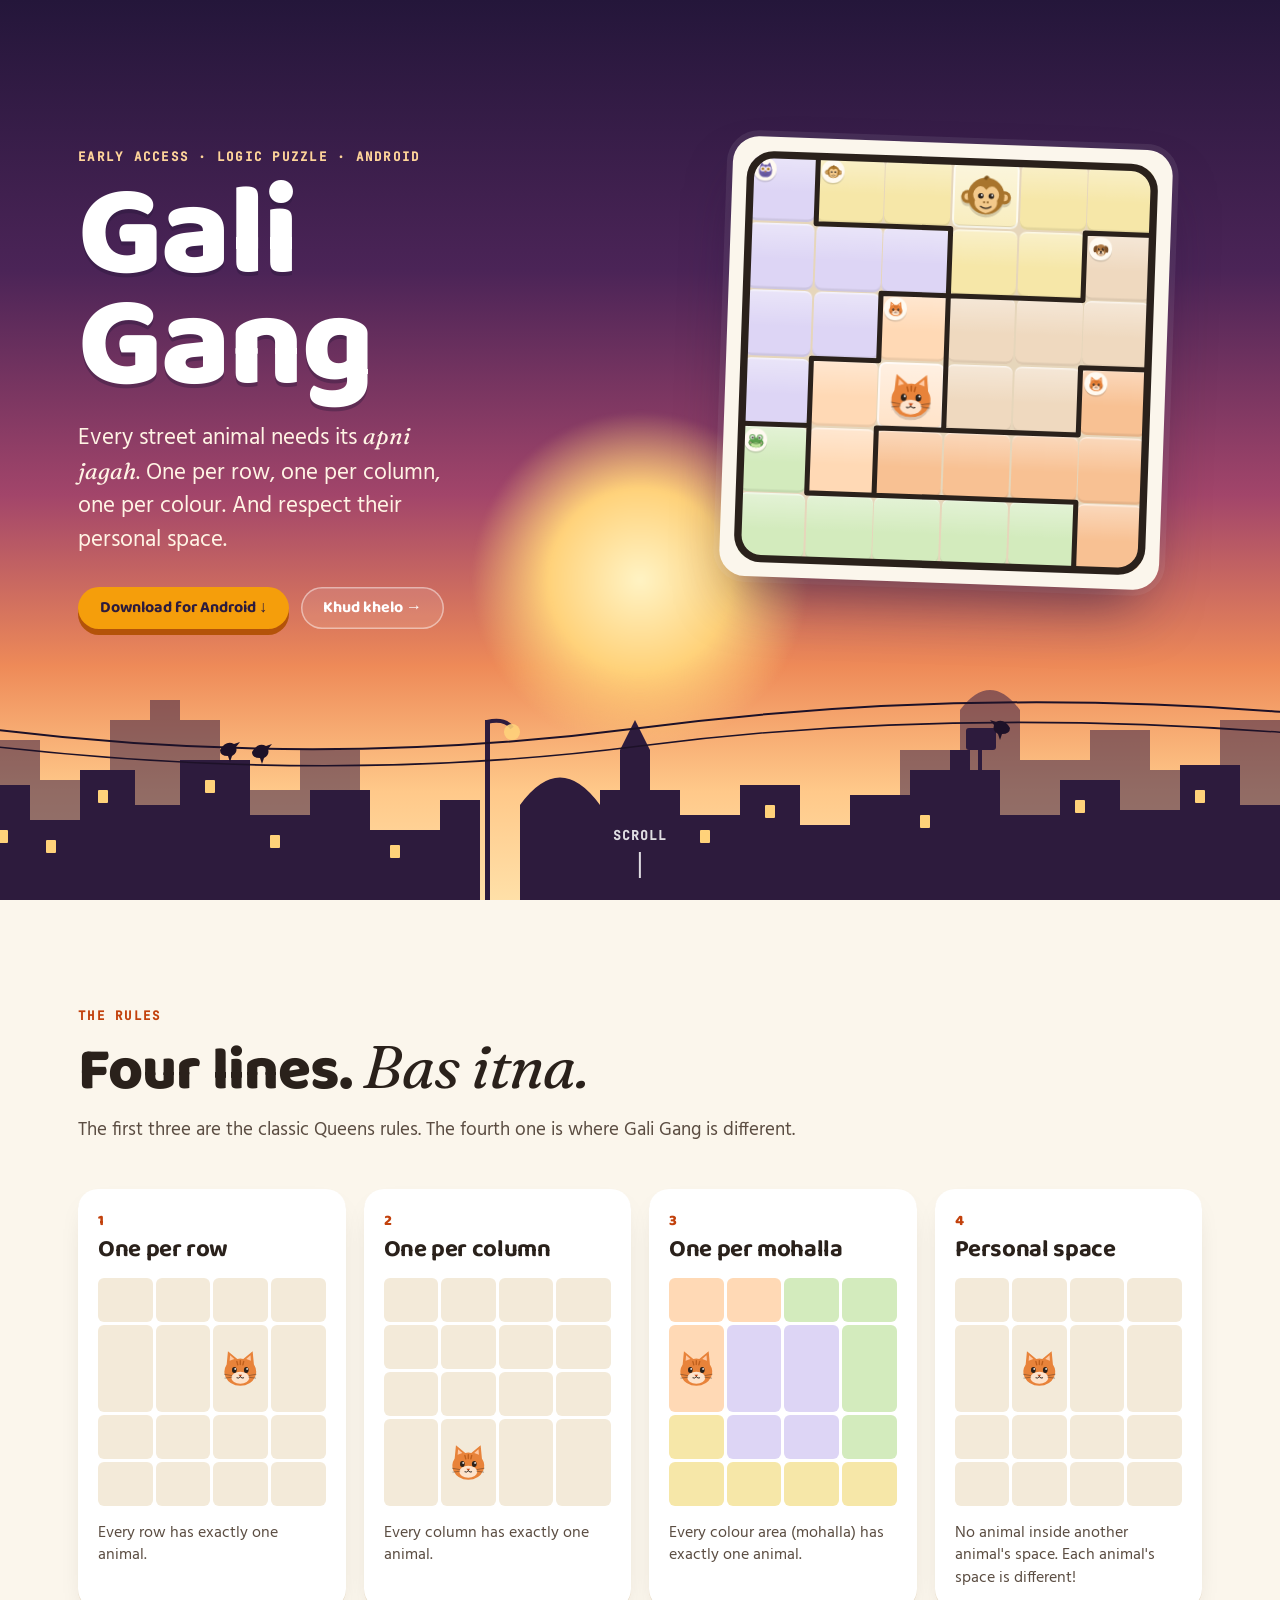
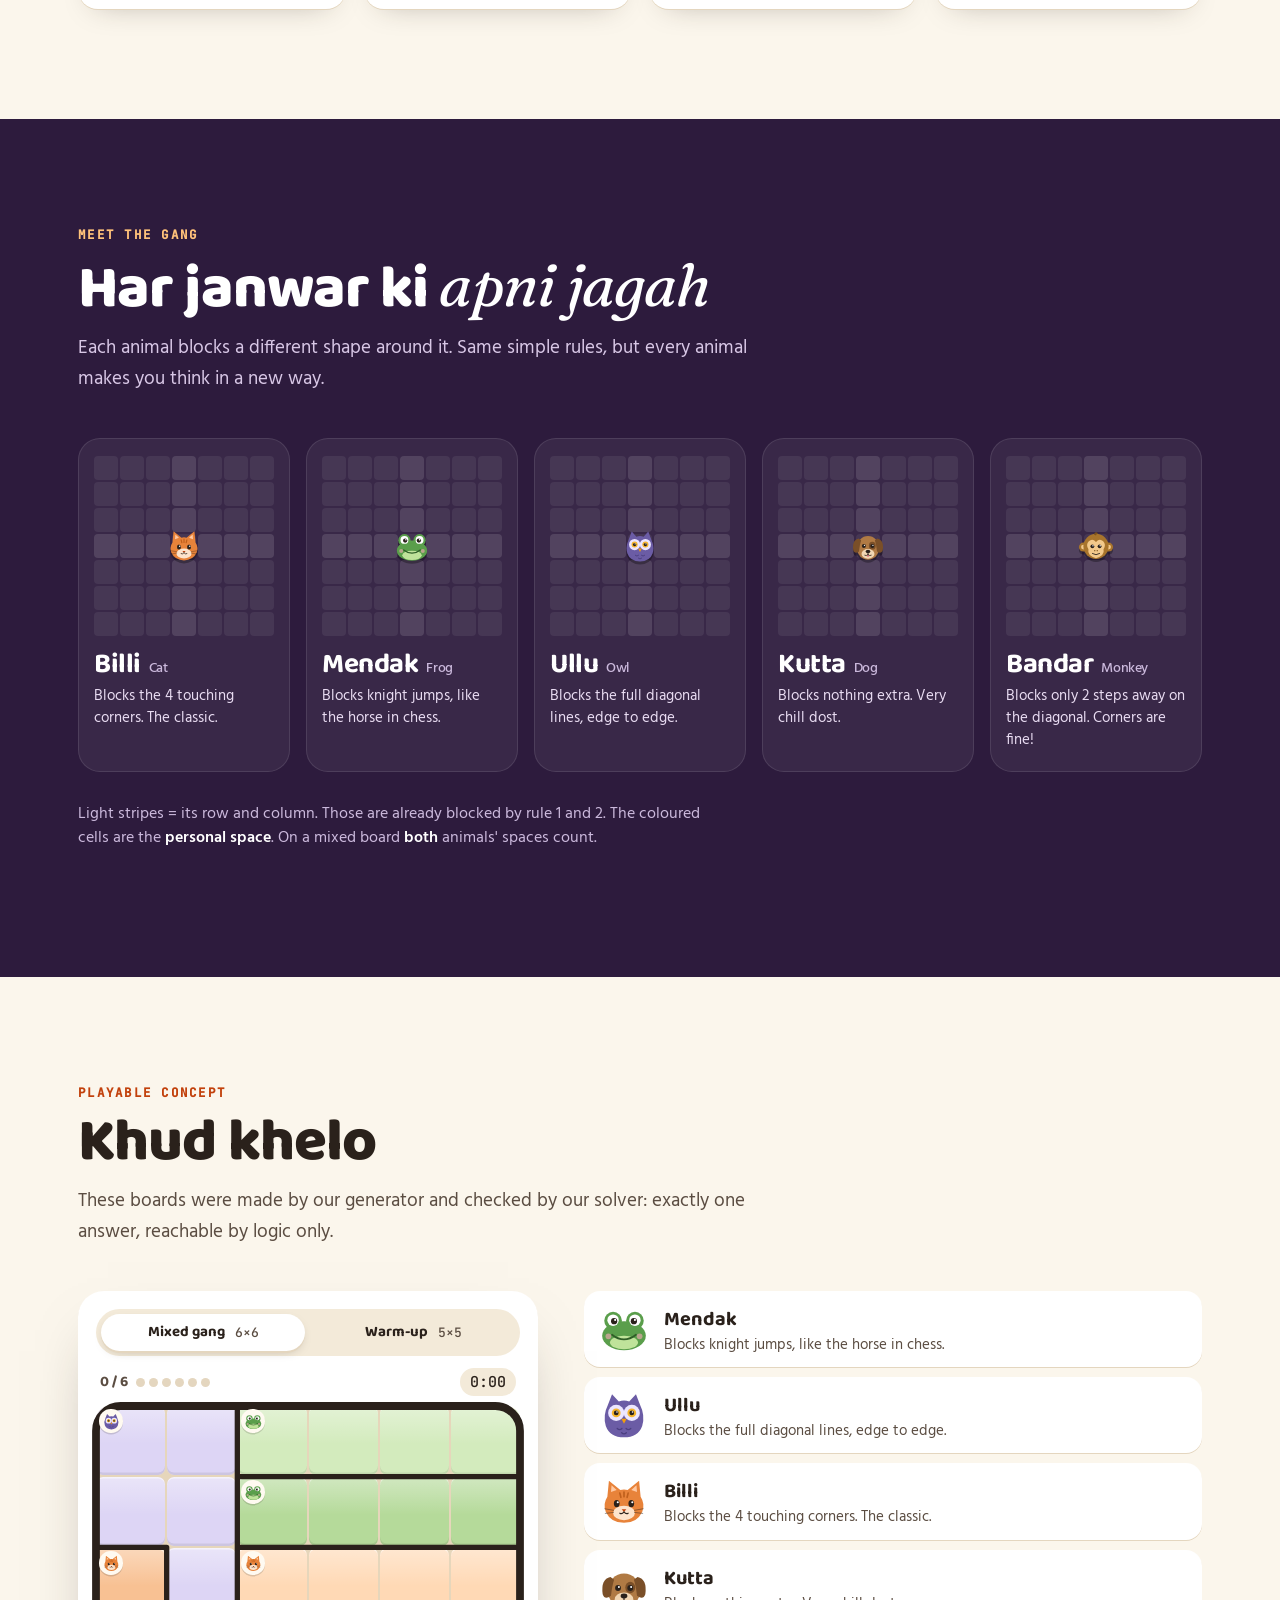
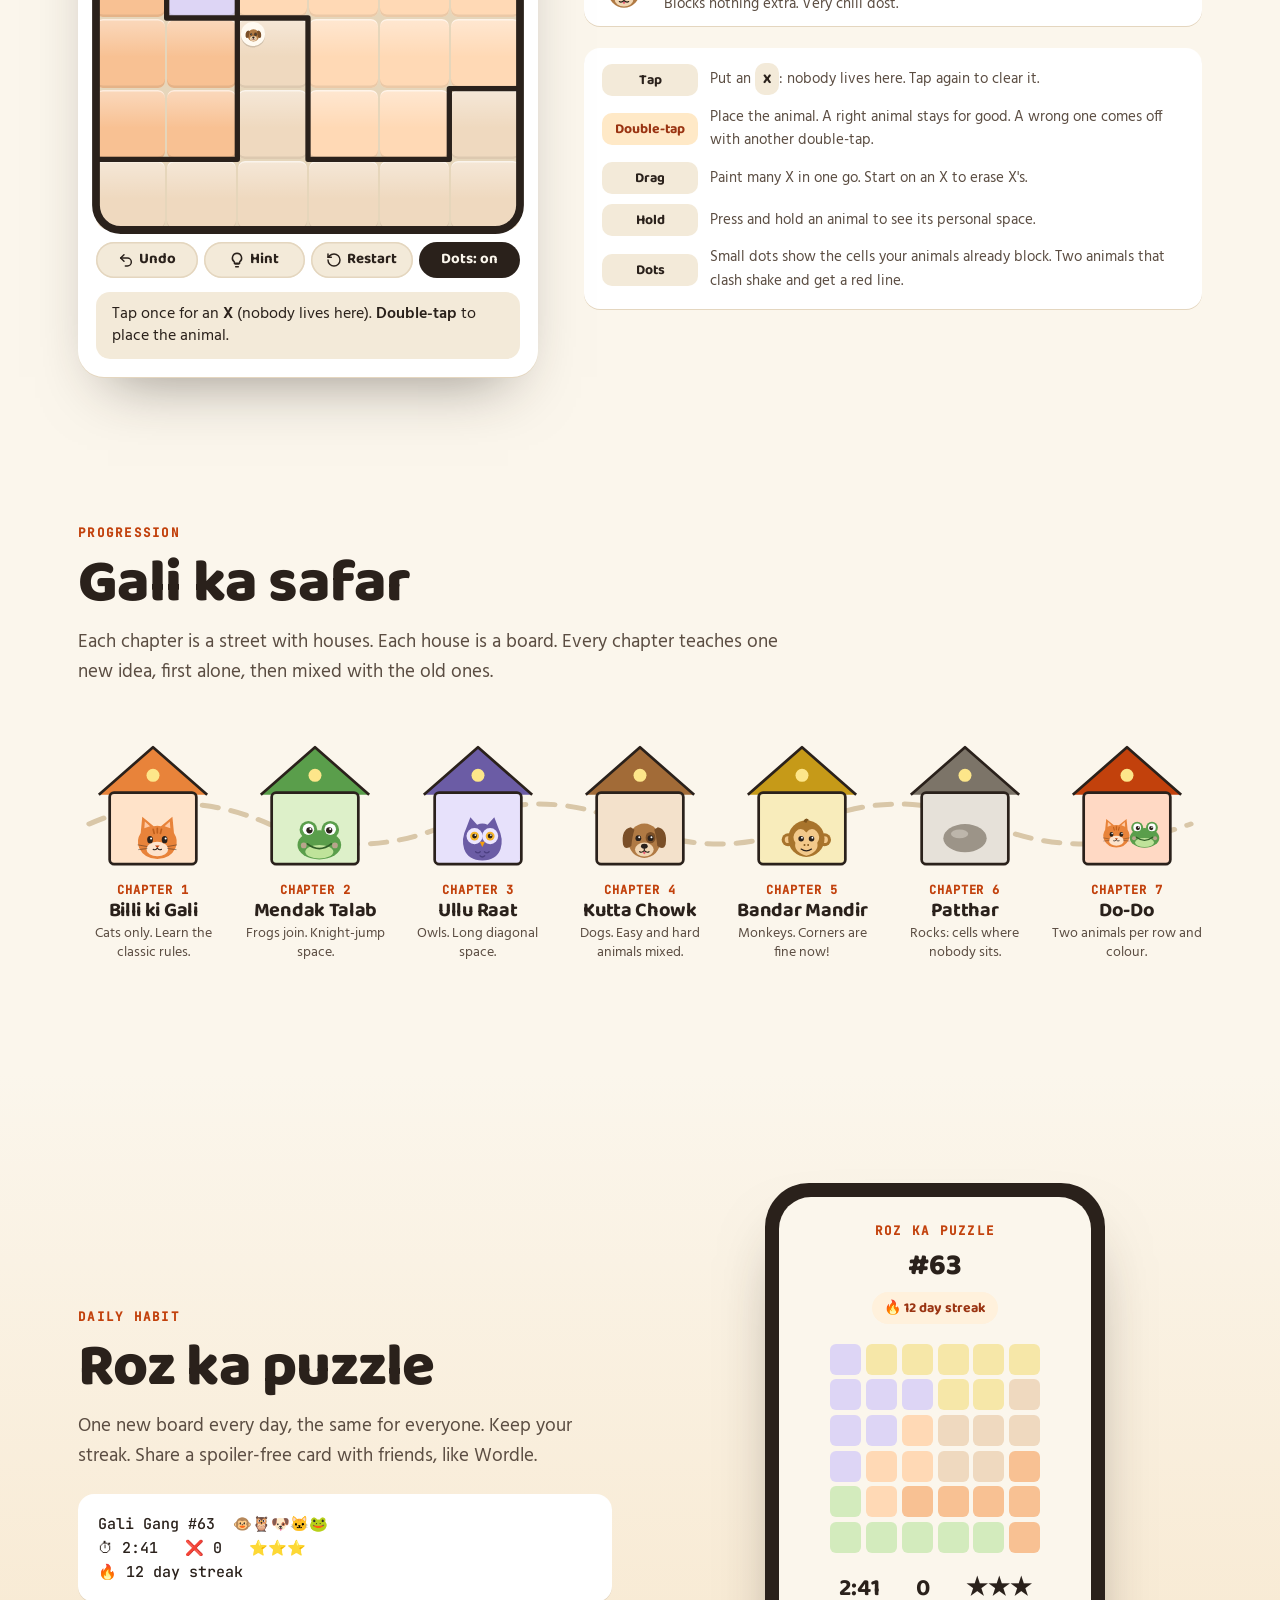
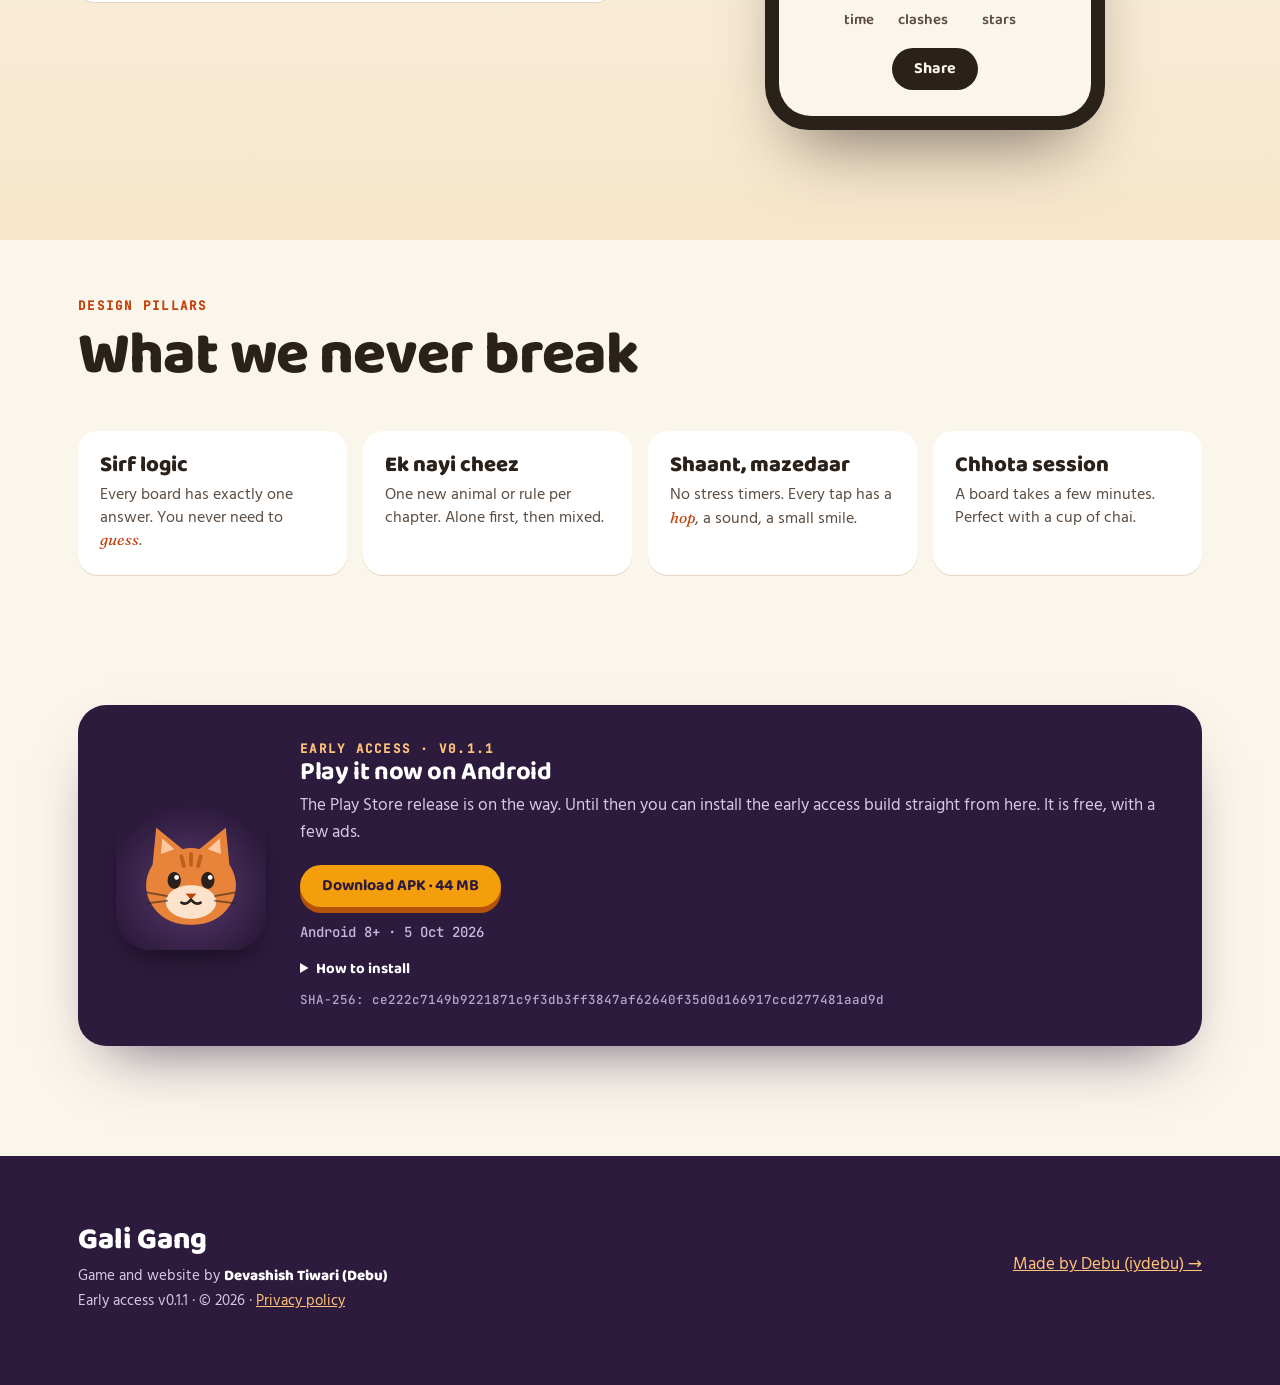
==== index.html @ e857f0fd "Early access 0.1.1: right animals stay, new win card (VT line hidden until scanned)" ====
<!doctype html>
<!-- (c) 2026 Devashish Tiwari (iydebu). All rights reserved. https://iydebu.com -->
<html lang="en">
<head>
<meta charset="utf-8">
<meta name="viewport" content="width=device-width,initial-scale=1,viewport-fit=cover">
<title>Gali Gang - a street animal logic puzzle (early access, Android)</title>
<link rel="canonical" href="https://galigang.iydebu.com/">
<link rel="icon" href="favicon.svg" type="image/svg+xml">
<meta name="theme-color" content="#2d1b3d">
<meta name="author" content="Devashish Tiwari (iydebu)">
<meta property="og:type" content="website">
<meta property="og:site_name" content="Gali Gang">
<meta property="og:title" content="Gali Gang - a street animal logic puzzle">
<meta property="og:description" content="Gali Gang: a calm logic puzzle on an Indian street. One animal per row, column and colour, and every animal needs its personal space. Early access: download it free for Android.">
<meta property="og:url" content="https://galigang.iydebu.com/">
<meta property="og:image" content="https://galigang.iydebu.com/og.png">
<meta property="og:image:width" content="1200"><meta property="og:image:height" content="630">
<meta name="twitter:card" content="summary_large_image">
<meta name="twitter:image" content="https://galigang.iydebu.com/og.png">
<meta name="description" content="Gali Gang: a calm logic puzzle on an Indian street. One animal per row, column and colour, and every animal needs its personal space. Early access: download it free for Android.">
<link rel="stylesheet" href="fonts/fonts.css">
<style>
:root{
  --paper:#fbf6ec; --paper-2:#f3ead9; --ink:#2a211b; --ink-2:#5b4d42; --line:#e4d6bf;
  --sindoor:#c2410c; --genda:#f59e0b; --dusk:#2d1b3d; --plum:#5b2a5e;
  --ease-out:cubic-bezier(.22,1,.36,1); --ease-spring:cubic-bezier(.34,1.56,.64,1);
}
*{box-sizing:border-box}
html{scroll-behavior:smooth}
body{margin:0;background:var(--paper);color:var(--ink);font:17px/1.6 "Hind",system-ui,sans-serif;-webkit-font-smoothing:antialiased;overflow-x:hidden}
h1,h2,h3{font-family:"Baloo 2",sans-serif;margin:0;line-height:1.05;letter-spacing:-.015em}
.wrap{max-width:1180px;margin:0 auto;padding:0 28px}
.kicker{font:600 12.5px/1 "JetBrains Mono",monospace;letter-spacing:.1em;text-transform:uppercase;color:var(--sindoor)}
.hi{font-family:"Fraunces",serif;font-style:italic;font-weight:400}
.btn{display:inline-flex;align-items:center;gap:8px;padding:13px 22px;border-radius:999px;font:700 16px/1 "Baloo 2",sans-serif;
  text-decoration:none;border:0;cursor:pointer;transition:transform .25s var(--ease-spring),background .2s,box-shadow .2s}
.btn:active{transform:scale(.96)}
.btn-main{background:var(--genda);color:var(--dusk);box-shadow:0 6px 0 #b45309}
.btn-main:hover{transform:translateY(-2px)}
.btn-ghost{background:rgba(255,255,255,.1);color:#fff;box-shadow:inset 0 0 0 1.5px rgba(255,255,255,.45)}
.btn-ghost:hover{background:rgba(255,255,255,.18)}
.btn-ink{background:var(--ink);color:var(--paper)}
.btn-soft{background:var(--paper-2);color:var(--ink);box-shadow:inset 0 0 0 1.5px var(--line)}
.btn-soft:hover{background:#ece0c9}
.btn-soft[aria-pressed="true"]{background:var(--ink);color:var(--paper);box-shadow:none}

/* ---------------- hero ---------------- */
.hero{position:relative;min-height:100svh;color:#fff;overflow:hidden;
  background:linear-gradient(180deg,#24163a 0%,#4b2457 30%,#a2456a 55%,#ee8a58 74%,#ffc98a 88%,#ffe0a8 100%)}
.sun{position:absolute;left:50%;bottom:150px;width:340px;height:340px;margin-left:-170px;border-radius:50%;
  background:radial-gradient(circle,#fff3c4 0%,#ffd27a 38%,rgba(255,170,90,.0) 70%);filter:blur(2px);animation:sunpulse 6s ease-in-out infinite}
@keyframes sunpulse{50%{transform:scale(1.06);opacity:.9}}
.stars i{position:absolute;width:2px;height:2px;border-radius:50%;background:#fff;opacity:.0;animation:twinkle 4s ease-in-out infinite}
@keyframes twinkle{50%{opacity:.8}}
.skyline{position:absolute;left:0;right:0;bottom:0;width:100%;height:300px;display:block}
.skyline .win{animation:flick 7s steps(1) infinite}
@keyframes flick{0%,100%{opacity:1}37%{opacity:.35}41%{opacity:1}}
.crow{transform-box:fill-box;transform-origin:50% 100%;animation:bob 2.6s ease-in-out infinite}
@keyframes bob{50%{transform:translateY(-2px) rotate(-4deg)}}
.hero-in{position:relative;z-index:2;display:grid;grid-template-columns:1.05fr .95fr;gap:48px;align-items:center;min-height:100svh;padding-top:40px;padding-bottom:160px}
.hero h1{font-weight:800;font-size:clamp(64px,10vw,132px);line-height:.86;margin:18px 0 18px;text-shadow:0 4px 0 rgba(36,22,58,.35)}
.hero h1 span{display:inline-block;opacity:0;transform:translateY(40px) rotate(-6deg);animation:letter .9s var(--ease-spring) forwards}
@keyframes letter{to{opacity:1;transform:none}}
.hero .kicker{color:#ffd59a}
.hero p.lead{font-size:clamp(19px,2vw,23px);line-height:1.45;max-width:30ch;color:#fff3e4;margin:0 0 30px;opacity:0;animation:fadeup .9s .9s var(--ease-out) forwards}
.hero .ctas{display:flex;gap:12px;flex-wrap:wrap;opacity:0;animation:fadeup .9s 1.1s var(--ease-out) forwards}
@keyframes fadeup{from{opacity:0;transform:translateY(16px)}to{opacity:1;transform:none}}
.hero-board-wrap{position:relative;justify-self:center;width:min(440px,86vw)}
.hero-board-wrap .card{background:var(--paper);border-radius:26px;padding:18px;box-shadow:0 30px 60px -20px rgba(36,22,58,.65),0 0 0 6px rgba(255,255,255,.08);
  transform:rotate(2deg);animation:float 7s ease-in-out infinite}
@keyframes float{50%{transform:rotate(1deg) translateY(-8px)}}
.hero-caption{margin-top:16px;text-align:center;font:600 15px/1.3 "Baloo 2",sans-serif;color:var(--dusk);min-height:1.3em;transition:opacity .3s}
.scroll-hint{position:absolute;left:50%;bottom:22px;z-index:3;transform:translateX(-50%);color:#fff;font:600 13px "JetBrains Mono",monospace;letter-spacing:.08em;opacity:.85;text-decoration:none}
.scroll-hint::after{content:"";display:block;width:2px;height:26px;margin:8px auto 0;background:#fff;animation:drip 1.8s ease-in-out infinite;transform-origin:top}
@keyframes drip{0%{transform:scaleY(0)}50%{transform:scaleY(1)}100%{transform:scaleY(1);opacity:0}}

/* ---------------- board ---------------- */
.board{position:relative;width:100%;aspect-ratio:1;touch-action:none;user-select:none;-webkit-user-select:none}
.grid{position:absolute;inset:0;display:grid;grid-template-columns:repeat(var(--n),1fr);grid-template-rows:repeat(var(--n),1fr);gap:2px;
  border-radius:14px;overflow:hidden;background:#e6d6bb}
.cell{position:relative;border-radius:7px;display:grid;place-items:center;cursor:pointer;transition:filter .2s,background .25s;
  background:linear-gradient(180deg,rgba(255,255,255,.38),rgba(255,255,255,0) 55%),var(--tint);
  box-shadow:inset 0 1.5px 0 rgba(255,255,255,.55),inset 0 -2.5px 0 rgba(42,33,27,.09)}
.board.play .cell:hover{filter:brightness(1.05) saturate(1.1)}
.cell .badge{position:absolute;left:5%;top:5%;width:34%;aspect-ratio:1;border-radius:50%;background:#fffaf1;display:grid;place-items:center;
  box-shadow:0 1.5px 0 rgba(42,33,27,.16);pointer-events:none;transition:opacity .4s,transform .4s var(--ease-spring);z-index:1}
.cell .badge svg{width:80%;height:80%}
.cell.has .badge{opacity:0}
.cell.x .badge{opacity:.55}
.cell.areadone .badge{opacity:.38}
.cell .pc{width:80%;height:80%;pointer-events:none;filter:drop-shadow(0 3px 0 rgba(42,33,27,.18));will-change:transform;position:relative;z-index:2}
.cell.has{background:linear-gradient(180deg,rgba(255,255,255,.62),rgba(255,255,255,.25)),var(--tint);box-shadow:inset 0 0 0 2px rgba(255,255,255,.7),inset 0 -3px 0 rgba(42,33,27,.12)}
.cell.x{background:linear-gradient(180deg,rgba(42,33,27,.0),rgba(42,33,27,.05)),var(--tint)}
.cell.clash,.cell.has.clash{background:color-mix(in srgb,var(--tint) 62%,#fb7185)}
.cell .xm{width:38%;height:38%;pointer-events:none;stroke:#7a6a5c;stroke-width:3;stroke-linecap:round;fill:none;opacity:.8}
.cell .xm path{stroke-dasharray:15;stroke-dashoffset:15;animation:drawx .25s var(--ease-out) forwards}
.cell .xm path+path{animation-delay:.08s}
@keyframes drawx{to{stroke-dashoffset:0}}
.cell.auto::after{content:"";position:absolute;width:12%;height:12%;border-radius:50%;background:rgba(42,33,27,.22);pointer-events:none}
.cell.has::after,.cell.x::after{display:none}
.pc.hop{animation:hop .55s var(--ease-spring)}
@keyframes hop{0%{transform:translateY(-55%) scale(.6,1.2);opacity:0}45%{transform:translateY(4%) scale(1.18,.82);opacity:1}70%{transform:translateY(-6%) scale(.95,1.06)}100%{transform:none}}
.cell.clash .pc{animation:shake .5s ease-in-out infinite;filter:drop-shadow(0 0 0 #fff) drop-shadow(0 0 6px #e11d48)}
@keyframes shake{0%,100%{transform:rotate(0)}25%{transform:rotate(-9deg) translateX(-3%)}75%{transform:rotate(9deg) translateX(3%)}}
.cell.clash{background:color-mix(in srgb,var(--tint) 70%,#fb7185)}
.cell .rip{position:absolute;inset:8%;border-radius:22%;pointer-events:none;background:var(--ac);opacity:0;animation:rip .9s var(--ease-out) forwards;animation-delay:var(--d,0ms)}
.cell .rip.soft{animation-name:ripsoft}
.cell .rip::after{content:"";position:absolute;inset:30%;border-radius:50%;border:2px solid #fff;opacity:.9}
.cell .rip.soft::after{display:none}
@keyframes rip{0%{transform:scale(.3);opacity:0}30%{transform:scale(1.05);opacity:.55}100%{transform:scale(1);opacity:0}}
@keyframes ripsoft{0%{opacity:0}30%{opacity:.18}100%{opacity:0}}
.cell .rip.hold{animation:riphold 1.6s var(--ease-out) forwards;animation-delay:var(--d,0ms)}
@keyframes riphold{0%{transform:scale(.3);opacity:0}18%{transform:scale(1.05);opacity:.5}80%{opacity:.42}100%{opacity:0}}
.cell.glow::before{content:"";position:absolute;inset:0;background:linear-gradient(135deg,rgba(255,255,255,.0),rgba(255,255,255,.85),rgba(255,255,255,0));
  opacity:0;animation:glow .7s ease-out forwards;animation-delay:var(--gd,0ms);pointer-events:none}
@keyframes glow{0%{opacity:0}40%{opacity:1}100%{opacity:0}}
.cell.bloom{animation:bloom .8s var(--ease-spring) both;animation-delay:var(--bd,0ms)}
@keyframes bloom{0%{transform:scale(1)}40%{transform:scale(.86);filter:saturate(1.6) brightness(1.08)}100%{transform:scale(1);filter:saturate(1.25)}}
.cell.bloom .pc{animation:dance 1.2s ease-in-out infinite;animation-delay:var(--bd,0ms)}
@keyframes dance{0%,100%{transform:translateY(0) rotate(0)}25%{transform:translateY(-12%) rotate(-8deg)}50%{transform:translateY(0)}75%{transform:translateY(-12%) rotate(8deg)}}
.cell.hint{outline:4px solid var(--sindoor);outline-offset:-4px;animation:hintp 1s ease-in-out infinite;z-index:2}
@keyframes hintp{50%{outline-color:var(--genda)}}
.cell.pre{opacity:0;transform:scale(.6)}
.cell.in{animation:cellin .55s var(--ease-spring) forwards;animation-delay:var(--id,0ms)}
@keyframes cellin{from{opacity:0;transform:scale(.6) rotate(-6deg)}to{opacity:1;transform:none}}
svg.walls{position:absolute;inset:0;width:100%;height:100%;pointer-events:none;overflow:visible}
svg.walls path{fill:none;stroke:var(--ink);stroke-width:.075;stroke-linecap:round;stroke-linejoin:round}
svg.walls .frame{fill:none;stroke:var(--ink);stroke-width:.11}
svg.walls.draw path,svg.walls.draw .frame{stroke-dasharray:var(--len);stroke-dashoffset:var(--len);animation:wall 1.1s var(--ease-out) forwards}
@keyframes wall{to{stroke-dashoffset:0}}
svg.clashes{position:absolute;inset:0;width:100%;height:100%;pointer-events:none}
svg.clashes line{stroke:#e11d48;stroke-width:.085;stroke-linecap:round;stroke-dasharray:.2 .13;animation:march .6s linear infinite;
  filter:drop-shadow(0 0 .04px #fff)}
.praise{position:absolute;z-index:6;pointer-events:none;transform:translate(-50%,-50%);font:800 clamp(18px,4.6vw,26px)/1 "Baloo 2",sans-serif;
  color:var(--ac);white-space:nowrap;-webkit-text-stroke:5px #fffaf1;paint-order:stroke fill;animation:praise 1.15s var(--ease-out) forwards}
@keyframes praise{0%{opacity:0;transform:translate(-50%,-10%) scale(.5) rotate(-6deg)}22%{opacity:1;transform:translate(-50%,-90%) scale(1.12) rotate(3deg)}
  70%{opacity:1;transform:translate(-50%,-125%) scale(1)}100%{opacity:0;transform:translate(-50%,-160%) scale(.95)}}
.spark{position:absolute;z-index:5;width:9px;height:9px;pointer-events:none;background:var(--ac);clip-path:polygon(50% 0,62% 38%,100% 50%,62% 62%,50% 100%,38% 62%,0 50%,38% 38%);
  animation:spark .7s var(--ease-out) forwards}
@keyframes spark{0%{opacity:1;transform:translate(-50%,-50%) scale(.4)}100%{opacity:0;transform:translate(calc(-50% + var(--dx)),calc(-50% + var(--dy))) scale(1.1) rotate(90deg)}}
@keyframes march{to{stroke-dashoffset:-.6}}

/* ---------------- sections ---------------- */
section{padding:110px 0}
.sec-head{max-width:720px;margin-bottom:44px}
.sec-head h2{font-size:clamp(38px,5vw,60px);font-weight:800;margin:12px 0 12px}
.sec-head p{font-size:19px;color:var(--ink-2);margin:0}
.reveal{opacity:0;transform:translateY(28px);transition:opacity .8s var(--ease-out),transform .8s var(--ease-out);transition-delay:var(--rd,0ms)}
.reveal.on{opacity:1;transform:none}

/* rules */
.rules{display:grid;grid-template-columns:repeat(4,1fr);gap:18px}
.rule{background:#fff;border-radius:20px;padding:20px;box-shadow:0 1px 0 var(--line),0 12px 30px -18px rgba(42,33,27,.35)}
.rule .num{font:800 15px "Baloo 2";color:var(--sindoor)}
.rule h3{font-size:24px;margin:4px 0 6px}
.rule p{margin:0;color:var(--ink-2);font-size:15.5px;line-height:1.45}
.mini{display:grid;grid-template-columns:repeat(4,1fr);gap:3px;width:100%;aspect-ratio:1;margin:16px 0 16px}
.mini i{border-radius:6px;background:var(--paper-2);position:relative;display:grid;place-items:center}
.mini i.u{animation:sweep 2.8s ease-in-out infinite;animation-delay:var(--sd)}
@keyframes sweep{0%,100%{background:var(--paper-2)}20%,60%{background:#ffd9a8}}
.mini i.blk{animation:blk 2.8s ease-in-out infinite;animation-delay:var(--sd)}
@keyframes blk{0%,100%{background:var(--paper-2)}20%,60%{background:#fbc6b6}}
.mini svg{width:78%;height:78%}
.mini i.g0{background:#ffd9b5}.mini i.g1{background:#d3ebbd}.mini i.g2{background:#ddd5f5}.mini i.g3{background:#f6e7a8}
.mini i.g0.u{animation-name:sweep0}@keyframes sweep0{0%,100%{background:#ffd9b5}20%,60%{background:#ffb070}}

/* gang */
.gang{background:var(--dusk);color:#fff;position:relative;overflow:hidden}
.gang .sec-head p{color:#d8c7e6}
.gang .kicker{color:#ffc27a}
.gang-row{display:grid;grid-template-columns:repeat(5,1fr);gap:16px}
.pal{background:rgba(255,255,255,.06);border-radius:22px;padding:18px 16px 20px;box-shadow:inset 0 0 0 1px rgba(255,255,255,.1);
  transition:transform .35s var(--ease-spring),background .3s}
.pal:hover{transform:translateY(-6px);background:rgba(255,255,255,.1)}
.pal .ps{display:grid;grid-template-columns:repeat(7,1fr);grid-template-rows:repeat(7,1fr);gap:2px;aspect-ratio:1;margin-bottom:14px}
.pal .ps i{border-radius:4px;background:rgba(255,255,255,.07);position:relative;display:grid;place-items:center}
.pal .ps i.line{background:rgba(255,255,255,.13)}
.pal .ps i.b{animation:psb 3.4s infinite;animation-delay:var(--d)}
@keyframes psb{0%,6%{background:rgba(255,255,255,.07);transform:scale(1)}14%{background:var(--ac);transform:scale(1.18)}22%,70%{background:var(--ac);transform:scale(1)}85%,100%{background:rgba(255,255,255,.07)}}
.pal .ps i.b::after{content:"";width:40%;height:40%;border-radius:50%;background:#fff;opacity:0;animation:psdot 3.4s infinite;animation-delay:var(--d)}
@keyframes psdot{0%,12%{opacity:0}22%,70%{opacity:.55}85%{opacity:0}}
.pal .ps i.me svg{width:150%;height:150%;position:absolute;left:-25%;top:-25%;z-index:2;animation:me 3.4s var(--ease-spring) infinite;filter:drop-shadow(0 3px 0 rgba(0,0,0,.3))}
@keyframes me{0%{transform:translateY(0)}6%{transform:translateY(-30%) scale(1.1,.9)}12%{transform:translateY(0) scale(.9,1.1)}18%,100%{transform:none}}
.pal h3{font-size:28px;display:flex;align-items:baseline;gap:8px}
.pal h3 small{font:500 14px "Hind";color:#cbb9dc}
.pal p{margin:6px 0 0;color:#e9dcf2;font-size:15px;line-height:1.45}
.gang-note{margin-top:30px;color:#cbb9dc;font-size:15.5px;max-width:70ch}
.gang-note b{color:#fff}

/* play */
.play-grid{display:grid;grid-template-columns:minmax(0,460px) minmax(0,1fr);gap:46px;align-items:start}
.playcard{background:#fff;border-radius:26px;padding:18px;box-shadow:0 1px 0 var(--line),0 30px 60px -30px rgba(42,33,27,.5);position:relative}
.tabs{display:grid;grid-template-columns:1fr 1fr;gap:6px;margin-bottom:12px;padding:5px;border-radius:999px;background:var(--paper-2)}
.tabs .btn{justify-content:center;padding:10px 8px;font-size:15px;white-space:nowrap;background:transparent;box-shadow:none}
.tabs .btn[aria-pressed="true"]{background:#fff;color:var(--ink);box-shadow:0 2px 0 var(--line),0 4px 12px -6px rgba(42,33,27,.4)}
.tabs .btn small{font:500 13px "JetBrains Mono",monospace;color:var(--ink-2);margin-left:2px}
.hud{display:flex;justify-content:space-between;align-items:center;margin:0 4px 10px;font:700 15px "Baloo 2";color:var(--ink-2)}
.hud .dots{display:inline-flex;gap:4px;margin-left:8px;vertical-align:middle}
.hud .dots i{width:9px;height:9px;border-radius:50%;background:var(--line);transition:background .3s,transform .3s var(--ease-spring)}
.hud .dots i.on{background:var(--genda);transform:scale(1.15)}
.hud .t{font:500 15px "JetBrains Mono",monospace;color:var(--ink);background:var(--paper-2);padding:4px 10px;border-radius:999px}
.tools{display:grid;grid-template-columns:repeat(4,1fr);gap:6px;margin-top:12px}
.tools .btn{justify-content:center;padding:10px 4px;font-size:15px;white-space:nowrap;gap:5px}
.tools .btn svg{width:16px;height:16px;flex:none;stroke:currentColor;fill:none;stroke-width:2.2;stroke-linecap:round;stroke-linejoin:round}
.msg{margin-top:14px;min-height:56px;padding:12px 16px;border-radius:14px;background:var(--paper-2);font-size:15.5px;line-height:1.4;color:var(--ink);
  transition:background .3s}
.msg.bad{background:#ffe4e6}.msg.good{background:#dcfce7}
.legend{display:grid;gap:10px}
.leg{display:grid;grid-template-columns:52px 1fr;gap:14px;align-items:center;padding:12px 14px;border-radius:16px;background:#fff;
  box-shadow:0 1px 0 var(--line);cursor:default;transition:transform .25s var(--ease-spring)}
.leg:hover{transform:translateX(4px)}
.leg svg{width:52px;height:52px}
.leg b{font:700 20px "Baloo 2"}
.leg span{display:block;color:var(--ink-2);font-size:15px;line-height:1.35}
.how{margin-top:22px;padding:16px 18px;border-radius:16px;background:#fff;box-shadow:0 1px 0 var(--line);color:var(--ink-2);font-size:15px;line-height:1.55;
  display:grid;gap:10px}
.how .k{display:grid;grid-template-columns:96px 1fr;gap:12px;align-items:center}
.how .k b{color:var(--ink);font:700 14px "Baloo 2";background:var(--paper-2);border-radius:10px;padding:5px 8px;text-align:center}
.how .k b.x2{background:#ffe9c7;color:#9a3412}
.wincard{position:absolute;inset:0;border-radius:26px;background:rgba(251,246,236,.94);display:grid;place-items:center;text-align:center;
  opacity:0;pointer-events:none;transition:opacity .5s;z-index:10;backdrop-filter:blur(2px)}
.wincard.show{opacity:1;pointer-events:auto}
.wincard h3{font-size:56px;font-weight:800;color:var(--sindoor);transform:scale(.6);transition:transform .7s var(--ease-spring)}
.wincard.show h3{transform:none}
.wincard p{margin:6px 0 18px;color:var(--ink-2)}
.wincard .row{display:flex;gap:10px;justify-content:center;flex-wrap:wrap}
.wincard .gangline{display:flex;gap:6px;justify-content:center;margin:12px 0 4px}
.wincard .gangline svg{width:44px;height:44px;animation:dance 1.2s ease-in-out infinite}

/* chapters */
.road{position:relative}
.road svg.path{position:absolute;left:0;right:0;top:62px;width:100%;height:60px;overflow:visible}
.road svg.path path{fill:none;stroke:#d9c7a8;stroke-width:5;stroke-dasharray:14 12;stroke-linecap:round}
.houses{position:relative;display:grid;grid-template-columns:repeat(7,1fr);gap:12px}
.house{text-align:center}
.house .hs{width:100%;max-width:130px;margin:0 auto;display:block;transition:transform .4s var(--ease-spring)}
.house:hover .hs{transform:translateY(-8px) rotate(-2deg)}
.house .ch{font:600 12px "JetBrains Mono",monospace;color:var(--sindoor);letter-spacing:.08em;margin-top:10px}
.house h3{font-size:20px;margin:2px 0 4px}
.house p{margin:0;font-size:14px;color:var(--ink-2);line-height:1.35}
.house.reveal{transform:translateY(40px) scale(.9)}
.house.reveal.on{transform:none}
.house .lamp{animation:lamp 3s ease-in-out infinite}
@keyframes lamp{50%{opacity:.55}}

/* daily */
.daily{background:linear-gradient(180deg,var(--paper) 0%,#f7e6cb 100%)}
.daily-grid{display:grid;grid-template-columns:1fr 1fr;gap:56px;align-items:center}
.phone{width:min(340px,86vw);margin:0 auto;background:var(--ink);border-radius:44px;padding:14px;box-shadow:0 40px 70px -30px rgba(42,33,27,.6)}
.screen{background:var(--paper);border-radius:32px;padding:28px 22px 26px;text-align:center;position:relative;overflow:hidden}
.screen .dno{font:800 30px "Baloo 2";margin:4px 0 2px}
.screen .streak{display:inline-flex;gap:6px;align-items:center;background:#fff1dc;color:#9a3412;font:700 14px "Baloo 2";padding:5px 12px;border-radius:999px}
.share-grid{display:grid;grid-template-columns:repeat(6,1fr);gap:5px;margin:20px auto 16px;width:78%}
.share-grid i{aspect-ratio:1;border-radius:6px;background:#e9dfcd;transform:rotateX(90deg);opacity:0}
.share-grid.go i{animation:flip .5s var(--ease-spring) forwards;animation-delay:var(--fd)}
@keyframes flip{to{transform:none;opacity:1}}
.share-grid i.a{position:relative}
.share-grid i.a::after{content:"";position:absolute;inset:28%;border-radius:50%;background:var(--ink);opacity:.75}
.screen .stats{display:flex;justify-content:center;gap:18px;font:600 15px "Baloo 2";color:var(--ink-2);margin-bottom:16px}
.screen .stats b{display:block;font-size:24px;color:var(--ink)}
.toast{position:absolute;left:50%;bottom:18px;transform:translate(-50%,30px);opacity:0;background:var(--ink);color:#fff;padding:8px 14px;border-radius:999px;font:600 14px "Baloo 2";transition:all .4s var(--ease-spring)}
.toast.show{transform:translate(-50%,0);opacity:1}
.sharetext{font:500 15px/1.6 "JetBrains Mono",monospace;background:#fff;border-radius:16px;padding:18px 20px;box-shadow:0 1px 0 var(--line);white-space:pre-wrap;margin:22px 0 0}

/* pillars + footer */
.pillars{display:grid;grid-template-columns:repeat(4,1fr);gap:16px}
.pill{padding:22px;border-radius:20px;background:#fff;box-shadow:0 1px 0 var(--line)}
.pill b{display:block;font:800 22px/1.15 "Baloo 2";margin-bottom:6px}
.pill span{color:var(--ink-2);font-size:15.5px;line-height:1.45;display:block}
.pill em{font-family:"Fraunces",serif;color:var(--sindoor)}
footer{background:var(--dusk);color:#d8c7e6;padding:60px 0 70px}
footer .wrap{display:flex;justify-content:space-between;gap:24px;flex-wrap:wrap;align-items:center}
footer b{font:800 30px "Baloo 2";color:#fff}
footer a{color:#ffc27a}
footer .credit{font-size:15px;line-height:1.7}
/* download (early access APK) */
.get{background:var(--dusk);color:#efe4f7;border-radius:28px;padding:38px;display:grid;grid-template-columns:auto 1fr;gap:34px;align-items:center;
  box-shadow:0 30px 60px -30px rgba(45,27,61,.7)}
.get .appicon{width:150px;height:150px;border-radius:34px;box-shadow:0 14px 30px -12px rgba(0,0,0,.6)}
.get h2{color:#fff;margin:4px 0 6px}
.get .kicker{color:#ffc27a}
.get p{margin:0 0 18px;color:#d8c7e6}
.get .meta{display:flex;flex-wrap:wrap;gap:8px 18px;margin:16px 0 0;font:500 14px "JetBrains Mono",monospace;color:#cbb7dd}
.get .meta a{color:#ffc27a}
.get .safe{display:inline-flex;align-items:center;gap:8px;background:rgba(74,222,128,.14);color:#86efac;border-radius:999px;padding:6px 12px;font:700 14px "Baloo 2"}
.get details{margin-top:16px;color:#d8c7e6;font-size:15px}
.get summary{cursor:pointer;color:#fff;font:700 15px "Baloo 2"}
.get ol{margin:8px 0 0;padding-left:20px;line-height:1.6}
.get .sha{word-break:break-all;font:500 12.5px "JetBrains Mono",monospace;color:#b9a5cc;margin-top:10px}
@media (max-width:700px){.get{grid-template-columns:1fr;text-align:center;padding:28px 22px}.get .appicon{margin:0 auto;width:120px;height:120px}.get .meta{justify-content:center}.get ol{text-align:left}}

canvas#petals{position:fixed;inset:0;width:100vw;height:100vh;pointer-events:none;z-index:50}

@media (max-width:980px){
  .hero-in{grid-template-columns:1fr;text-align:center;gap:34px;padding-top:70px;padding-bottom:230px}
  .scroll-hint{display:none}
  .hero-caption{color:#fff;text-shadow:0 1px 3px rgba(36,22,58,.7)}
  .hero p.lead{margin-left:auto;margin-right:auto}.hero .ctas{justify-content:center}
  .rules{grid-template-columns:repeat(2,1fr)}
  .gang-row{grid-template-columns:repeat(2,1fr)}.gang-row .pal:last-child{grid-column:span 2;max-width:50%;justify-self:center;width:100%}
  .play-grid,.daily-grid{grid-template-columns:1fr}
  .houses{grid-template-columns:repeat(4,1fr);row-gap:28px}.road svg.path{display:none}
  .pillars{grid-template-columns:repeat(2,1fr)}
  section{padding:80px 0}
}
@media (max-width:560px){
  .wrap{padding:0 18px}
  .rules{grid-template-columns:1fr 1fr;gap:12px}.rule{padding:14px}.rule h3{font-size:20px}.rule p{font-size:14px}
  .gang-row{gap:10px}.pal{padding:12px}.pal h3{font-size:22px}.pal p{font-size:13.5px}
  .gang-row .pal:last-child{max-width:none}
  .houses{grid-template-columns:repeat(2,1fr)}
  .pillars{grid-template-columns:1fr}
  .hero h1{font-size:72px}
  .playcard{padding:10px;border-radius:22px}
  .tabs .btn{font-size:14px}
  .tools .btn{font-size:14px}.tools .btn svg{display:none}
  .how .k{grid-template-columns:84px 1fr}
}
@media (prefers-reduced-motion:reduce){
  *,*::before,*::after{animation-duration:1ms!important;animation-iteration-count:1!important;transition-duration:1ms!important;scroll-behavior:auto!important}
  .hero h1 span,.hero p.lead,.hero .ctas{opacity:1;transform:none}
}
</style>
</head>
<body>

<!-- ============ animal art (original, drawn for this page) ============ -->
<svg width="0" height="0" style="position:absolute" aria-hidden="true">
 <defs>
  <symbol id="a-billi" viewBox="0 0 100 100">
   <path d="M18 40 L21 9 L43 27 Q50 25 57 27 L79 9 L82 40 Q91 54 85 69 Q75 90 50 90 Q25 90 15 69 Q9 54 18 40Z" fill="#e8833a"/>
   <path d="M25 31 L26 18 L36 27Z M75 31 L74 18 L64 27Z" fill="#ffc9a3"/>
   <path d="M50 31 V40 M42 33 L44 41 M58 33 L56 41" stroke="#bf5f1c" stroke-width="3.2" stroke-linecap="round"/>
   <ellipse cx="50" cy="71" rx="21" ry="14" fill="#fde3cc"/>
   <ellipse cx="36" cy="53" rx="5.5" ry="7" fill="#2a211b"/><ellipse cx="64" cy="53" rx="5.5" ry="7" fill="#2a211b"/>
   <circle cx="38" cy="50.5" r="2" fill="#fff"/><circle cx="66" cy="50.5" r="2" fill="#fff"/>
   <path d="M45.5 64 H54.5 L50 69Z" fill="#c2410c"/>
   <path d="M50 69 Q46 74 42 71.5 M50 69 Q54 74 58 71.5" stroke="#2a211b" stroke-width="2.2" fill="none" stroke-linecap="round"/>
   <path d="M30 66 L13 63 M30 70 L14 72 M70 66 L87 63 M70 70 L86 72" stroke="#2a211b" stroke-width="1.6" stroke-linecap="round" opacity=".55"/>
  </symbol>
  <symbol id="a-mendak" viewBox="0 0 100 100">
   <circle cx="29" cy="34" r="17" fill="#5a9e4b"/><circle cx="71" cy="34" r="17" fill="#5a9e4b"/>
   <ellipse cx="50" cy="63" rx="42" ry="28" fill="#5a9e4b"/>
   <ellipse cx="50" cy="76" rx="27" ry="13" fill="#bfe39a"/>
   <circle cx="29" cy="33" r="11" fill="#fff"/><circle cx="71" cy="33" r="11" fill="#fff"/>
   <circle cx="31" cy="35" r="6" fill="#2a211b"/><circle cx="69" cy="35" r="6" fill="#2a211b"/>
   <circle cx="33" cy="32.5" r="2" fill="#fff"/><circle cx="71" cy="32.5" r="2" fill="#fff"/>
   <path d="M27 61 Q50 79 73 61" stroke="#2f5e27" stroke-width="3.4" fill="none" stroke-linecap="round"/>
   <circle cx="20" cy="64" r="5.5" fill="#f9a8b8" opacity=".6"/><circle cx="80" cy="64" r="5.5" fill="#f9a8b8" opacity=".6"/>
  </symbol>
  <symbol id="a-ullu" viewBox="0 0 100 100">
   <path d="M19 31 L27 10 L40 24 Q50 20 60 24 L73 10 L81 31 Q91 51 85 71 Q77 93 50 93 Q23 93 15 71 Q9 51 19 31Z" fill="#6b5ca5"/>
   <circle cx="35" cy="46" r="15.5" fill="#ece6ff"/><circle cx="65" cy="46" r="15.5" fill="#ece6ff"/>
   <circle cx="35" cy="46" r="8.5" fill="#f5b52e"/><circle cx="65" cy="46" r="8.5" fill="#f5b52e"/>
   <circle cx="35" cy="46" r="4.6" fill="#2a211b"/><circle cx="65" cy="46" r="4.6" fill="#2a211b"/>
   <circle cx="36.5" cy="44.3" r="1.6" fill="#fff"/><circle cx="66.5" cy="44.3" r="1.6" fill="#fff"/>
   <path d="M45 57 H55 L50 67Z" fill="#f59e0b"/>
   <path d="M37 76 q4.5 4.5 9 0 M54 76 q4.5 4.5 9 0 M45.5 84 q4.5 4.5 9 0" stroke="#4b3f80" stroke-width="2.6" fill="none" stroke-linecap="round"/>
  </symbol>
  <symbol id="a-kutta" viewBox="0 0 100 100">
   <ellipse cx="50" cy="55" rx="31" ry="33" fill="#b07a44"/>
   <path d="M24 29 Q5 33 9 62 Q13 74 25 65 Q27 46 31 34Z M76 29 Q95 33 91 62 Q87 74 75 65 Q73 46 69 34Z" fill="#7a4f28"/>
   <ellipse cx="62" cy="49" rx="9.5" ry="11" fill="#7a4f28"/>
   <ellipse cx="50" cy="72" rx="18" ry="13.5" fill="#f1d6b3"/>
   <circle cx="38.5" cy="50" r="5.6" fill="#2a211b"/><circle cx="62" cy="50" r="5.6" fill="#2a211b"/>
   <circle cx="40.2" cy="48.2" r="1.9" fill="#fff"/><circle cx="63.7" cy="48.2" r="1.9" fill="#fff"/>
   <ellipse cx="50" cy="65.5" rx="6.5" ry="4.8" fill="#2a211b"/>
   <path d="M47 76 Q50 86 53 76Z" fill="#e85d75"/>
   <path d="M50 70 V74 M50 74 Q45 79 41 76 M50 74 Q55 79 59 76" stroke="#2a211b" stroke-width="2.2" fill="none" stroke-linecap="round"/>
  </symbol>
  <symbol id="a-bandar" viewBox="0 0 100 100">
   <circle cx="15" cy="53" r="12.5" fill="#a8742c"/><circle cx="85" cy="53" r="12.5" fill="#a8742c"/>
   <circle cx="15" cy="53" r="6.5" fill="#f3c98b"/><circle cx="85" cy="53" r="6.5" fill="#f3c98b"/>
   <circle cx="50" cy="51" r="35" fill="#a8742c"/>
   <path d="M44 18 Q50 6 57 18 Q52 13 50 21Z" fill="#7d531b"/>
   <path d="M50 39 Q40 27 30 37 Q21 47 29 59 Q25 76 50 84 Q75 76 71 59 Q79 47 70 37 Q60 27 50 39Z" fill="#f3c98b"/>
   <circle cx="40" cy="51" r="5.3" fill="#2a211b"/><circle cx="60" cy="51" r="5.3" fill="#2a211b"/>
   <circle cx="41.6" cy="49.3" r="1.8" fill="#fff"/><circle cx="61.6" cy="49.3" r="1.8" fill="#fff"/>
   <circle cx="46.5" cy="63" r="1.9" fill="#7d531b"/><circle cx="53.5" cy="63" r="1.9" fill="#7d531b"/>
   <path d="M40 71 Q50 78 60 71" stroke="#2a211b" stroke-width="2.4" fill="none" stroke-linecap="round"/>
  </symbol>
 </defs>
</svg>

<canvas id="petals"></canvas>

<!-- ================= HERO ================= -->
<header class="hero" id="top">
 <div class="stars" id="stars"></div>
 <div class="sun"></div>
 <svg class="skyline" viewBox="0 0 1440 300" preserveAspectRatio="xMidYMax slice" aria-hidden="true">
  <g fill="#3a1f45" opacity=".55">
   <path d="M0 300 V170 H70 V140 H120 V180 H190 V120 H230 V100 H260 V120 H300 V190 H380 V150 H440 V300Z"/>
   <path d="M980 300 V150 H1040 V110 Q1070 70 1100 110 V160 H1170 V130 H1230 V170 H1300 V120 H1360 V160 H1440 V300Z"/>
  </g>
  <g fill="#2d1b3d">
   <path d="M0 300 V210 H60 V185 H110 V220 H160 V170 H215 V205 H260 V160 H330 V215 H390 V190 H450 V230 H520 V200 H560 V300Z"/>
   <path d="M600 300 V205 Q640 150 680 205 V190 H700 V150 L715 120 L730 150 V190 H760 V215 H820 V185 H880 V225 H930 V300Z"/>
   <path d="M930 300 V195 H990 V170 H1030 V150 H1050 V170 H1080 V215 H1140 V180 H1200 V210 H1260 V165 H1320 V205 H1380 V185 H1440 V300Z"/>
   <rect x="1046" y="128" width="30" height="22" rx="3"/><rect x="1058" y="150" width="4" height="22"/>
   <rect x="565" y="120" width="5" height="180"/><path d="M567 122 Q585 118 592 128" stroke="#2d1b3d" stroke-width="4" fill="none"/>
  </g>
  <circle cx="592" cy="132" r="8" fill="#ffd27a"><animate attributeName="opacity" values="1;.6;1" dur="3s" repeatCount="indefinite"/></circle>
  <g fill="#ffd27a">
   <rect class="win" x="78" y="230" width="10" height="13" rx="1"/><rect x="126" y="240" width="10" height="13" rx="1"/>
   <rect x="178" y="190" width="10" height="13" rx="1"/><rect class="win" x="285" y="180" width="10" height="13" rx="1" style="animation-delay:2s"/>
   <rect x="350" y="235" width="10" height="13" rx="1"/><rect x="470" y="245" width="10" height="13" rx="1"/>
   <rect x="780" y="230" width="10" height="13" rx="1"/><rect class="win" x="845" y="205" width="10" height="13" rx="1" style="animation-delay:3.5s"/>
   <rect x="1000" y="215" width="10" height="13" rx="1"/><rect x="1155" y="200" width="10" height="13" rx="1"/>
   <rect class="win" x="1275" y="190" width="10" height="13" rx="1" style="animation-delay:1s"/><rect x="1400" y="205" width="10" height="13" rx="1"/>
  </g>
  <path d="M-10 118 Q360 175 720 128 T1450 120" stroke="#1d1128" stroke-width="2" fill="none"/>
  <path d="M-10 136 Q380 190 720 146 T1450 140" stroke="#1d1128" stroke-width="1.6" fill="none"/>
  <g fill="#1d1128">
   <path class="crow" d="M300 150 q6 -10 14 -6 l6 -2 -4 5 q2 6 -4 9 l-2 6 -2 -6 q-8 0 -8 -6z"/>
   <path class="crow" style="animation-delay:.7s" d="M332 152 q6 -10 14 -6 l6 -2 -4 5 q2 6 -4 9 l-2 6 -2 -6 q-8 0 -8 -6z"/>
   <path class="crow" style="animation-delay:1.3s" d="M1090 128 q-6 -10 -14 -6 l-6 -2 4 5 q-2 6 4 9 l2 6 2 -6 q8 0 8 -6z"/>
  </g>
 </svg>

 <div class="wrap hero-in">
  <div>
   <div class="kicker">Early access &middot; logic puzzle &middot; Android</div>
   <h1 id="title" aria-label="Gali Gang"></h1>
   <p class="lead">Every street animal needs its <span class="hi">apni jagah</span>. One per row, one per column, one per colour. And respect their personal space.</p>
   <div class="ctas">
    <a class="btn btn-main" href="#download">Download for Android &darr;</a>
    <a class="btn btn-ghost" href="#play">Khud khelo &rarr;</a>
   </div>
  </div>
  <div class="hero-board-wrap">
   <div class="card"><div class="board" id="heroBoard"></div></div>
   <div class="hero-caption" id="heroCap">&nbsp;</div>
  </div>
 </div>
 <a class="scroll-hint" href="#rules">SCROLL</a>
</header>

<!-- ================= RULES ================= -->
<section id="rules">
 <div class="wrap">
  <div class="sec-head reveal">
   <div class="kicker">The rules</div>
   <h2>Four lines. <span class="hi">Bas itna.</span></h2>
   <p>The first three are the classic Queens rules. The fourth one is where Gali Gang is different.</p>
  </div>
  <div class="rules" id="rulesRow"></div>
 </div>
</section>

<!-- ================= GANG ================= -->
<section class="gang" id="gang">
 <div class="wrap">
  <div class="sec-head reveal">
   <div class="kicker">Meet the gang</div>
   <h2>Har janwar ki <span class="hi">apni jagah</span></h2>
   <p>Each animal blocks a different shape around it. Same simple rules, but every animal makes you think in a new way.</p>
  </div>
  <div class="gang-row" id="gangRow"></div>
  <p class="gang-note reveal">Light stripes = its row and column. Those are already blocked by rule 1 and 2. The coloured cells are the <b>personal space</b>. On a mixed board <b>both</b> animals' spaces count.</p>
 </div>
</section>

<!-- ================= PLAY ================= -->
<section id="play">
 <div class="wrap">
  <div class="sec-head reveal">
   <div class="kicker">Playable concept</div>
   <h2>Khud khelo</h2>
   <p>These boards were made by our generator and checked by our solver: exactly one answer, reachable by logic only.</p>
  </div>
  <div class="play-grid">
   <div class="playcard reveal">
    <div class="tabs" role="tablist">
     <button class="btn btn-soft" data-board="mixed" aria-pressed="true">Mixed gang <small>6&times;6</small></button>
     <button class="btn btn-soft" data-board="warmup" aria-pressed="false">Warm-up <small>5&times;5</small></button>
    </div>
    <div class="hud"><span><span id="placedTxt">0 / 6</span><span class="dots" id="placedDots"></span></span><span class="t" id="timer">0:00</span></div>
    <div class="board play" id="playBoard"></div>
    <div class="tools">
     <button class="btn btn-soft" id="undoBtn"><svg viewBox="0 0 24 24"><path d="M9 14L4 9l5-5"/><path d="M4 9h10a6 6 0 010 12h-3"/></svg>Undo</button>
     <button class="btn btn-soft" id="hintBtn"><svg viewBox="0 0 24 24"><path d="M9 18h6M10 22h4"/><path d="M12 2a7 7 0 00-4 12.7V17h8v-2.3A7 7 0 0012 2z"/></svg>Hint</button>
     <button class="btn btn-soft" id="resetBtn"><svg viewBox="0 0 24 24"><path d="M3 12a9 9 0 109-9 9.7 9.7 0 00-6.7 2.8L3 8"/><path d="M3 3v5h5"/></svg>Restart</button>
     <button class="btn btn-soft" id="autoBtn" aria-pressed="true" title="Show the cells your animals already block">Dots: on</button>
    </div>
    <div class="msg" id="msg">Tap once for an <b>X</b> (nobody lives here). <b>Double-tap</b> to place the animal.</div>
    <div class="wincard" id="win">
     <div>
      <h3>Shabaash!</h3>
      <div class="gangline" id="winGang"></div>
      <p id="winTxt">Solved.</p>
      <div class="row"><button class="btn btn-main" id="shareBtn">Copy share text</button><button class="btn btn-soft" id="againBtn">Play again</button></div>
     </div>
    </div>
   </div>
   <div>
    <div class="legend reveal" id="legend"></div>
    <div class="how reveal">
     <div class="k"><b>Tap</b><span>Put an <b>X</b>: nobody lives here. Tap again to clear it.</span></div>
     <div class="k"><b class="x2">Double-tap</b><span>Place the animal. A right animal stays for good. A wrong one comes off with another double-tap.</span></div>
     <div class="k"><b>Drag</b><span>Paint many X in one go. Start on an X to erase X's.</span></div>
     <div class="k"><b>Hold</b><span>Press and hold an animal to see its personal space.</span></div>
     <div class="k"><b>Dots</b><span>Small dots show the cells your animals already block. Two animals that clash shake and get a red line.</span></div>
    </div>
   </div>
  </div>
 </div>
</section>

<!-- ================= CHAPTERS ================= -->
<section id="chapters" style="padding-top:40px">
 <div class="wrap">
  <div class="sec-head reveal">
   <div class="kicker">Progression</div>
   <h2>Gali ka safar</h2>
   <p>Each chapter is a street with houses. Each house is a board. Every chapter teaches one new idea, first alone, then mixed with the old ones.</p>
  </div>
  <div class="road">
   <svg class="path" viewBox="0 0 1000 60" preserveAspectRatio="none"><path id="roadPath" d="M10 30 Q 90 -10 170 30 T 330 30 T 490 30 T 650 30 T 810 30 T 990 30"/></svg>
   <div class="houses" id="houses"></div>
  </div>
 </div>
</section>

<!-- ================= DAILY ================= -->
<section class="daily" id="daily">
 <div class="wrap daily-grid">
  <div class="reveal">
   <div class="kicker">Daily habit</div>
   <div class="sec-head" style="margin:0">
    <h2>Roz ka puzzle</h2>
    <p>One new board every day, the same for everyone. Keep your streak. Share a spoiler-free card with friends, like Wordle.</p>
   </div>
   <div class="sharetext" id="shareText"></div>
  </div>
  <div class="phone reveal" style="--rd:150ms">
   <div class="screen">
    <div class="kicker">Roz ka puzzle</div>
    <div class="dno" id="dailyNo">#1</div>
    <span class="streak">&#128293; 12 day streak</span>
    <div class="share-grid" id="shareGrid"></div>
    <div class="stats"><div><b>2:41</b>time</div><div><b>0</b>clashes</div><div><b>&#9733;&#9733;&#9733;</b>stars</div></div>
    <button class="btn btn-ink" id="dailyShare">Share</button>
    <div class="toast" id="toast">Copied!</div>
   </div>
  </div>
 </div>
</section>

<!-- ================= PILLARS ================= -->
<section id="pillars" style="padding-top:60px">
 <div class="wrap">
  <div class="sec-head reveal"><div class="kicker">Design pillars</div><h2>What we never break</h2></div>
  <div class="pillars">
   <div class="pill reveal"><b>Sirf logic</b><span>Every board has exactly one answer. You never need to <em>guess</em>.</span></div>
   <div class="pill reveal" style="--rd:80ms"><b>Ek nayi cheez</b><span>One new animal or rule per chapter. Alone first, then mixed.</span></div>
   <div class="pill reveal" style="--rd:160ms"><b>Shaant, mazedaar</b><span>No stress timers. Every tap has a <em>hop</em>, a sound, a small smile.</span></div>
   <div class="pill reveal" style="--rd:240ms"><b>Chhota session</b><span>A board takes a few minutes. Perfect with a cup of chai.</span></div>
  </div>
 </div>
</section>

<!-- ================= DOWNLOAD ================= -->
<section id="download" style="padding-top:20px">
 <div class="wrap">
  <div class="get reveal">
   <img class="appicon" src="appicon.png" alt="Gali Gang app icon" width="150" height="150">
   <div>
    <div class="kicker">Early access &middot; v0.1.1</div>
    <h2>Play it now on Android</h2>
    <p>The Play Store release is on the way. Until then you can install the early access build straight from here. It is free, with a few ads.</p>
    <a class="btn btn-main" href="https://github.com/iydebu/galigang-site/releases/download/v0.1.1/GaliGang-0.1.1.apk" download>Download APK &middot; 44 MB</a>
    <div class="meta">
     <span>Android 8+ &middot; 5 Oct 2026</span>
    </div>
    <details>
     <summary>How to install</summary>
     <ol>
      <li>Tap <b>Download APK</b> and open the file when it finishes.</li>
      <li>If Android asks, allow <b>Install unknown apps</b> for your browser.</li>
      <li>Tap <b>Install</b>, then open Gali Gang. Later you can switch to the Play Store version.</li>
     </ol>
    </details>
    <div class="sha">SHA-256: ce222c7149b9221871c9f3db3ff3847af62640f35d0d166917ccd277481aad9d</div>
   </div>
  </div>
 </div>
</section>

<footer>
 <div class="wrap">
  <div class="credit"><b>Gali Gang</b><br>Game and website by <b style="font-size:inherit">Devashish Tiwari (Debu)</b><br>Early access v0.1.1 &middot; &copy; 2026 &middot; <a href="privacy.html">Privacy policy</a></div>
  <div><a href="https://iydebu.com" target="_blank" rel="noopener">Made by Debu (iydebu) &rarr;</a></div>
 </div>
</footer>

<script src="boards.js"></script>
<script>
"use strict";
const RM = matchMedia("(prefers-reduced-motion: reduce)").matches;
const sleep = ms => new Promise(r => setTimeout(r, RM ? 0 : ms));
const $ = s => document.querySelector(s);

/* ---------------- rules  ---------------- */
const diag = ks => ks.flatMap(k => [[k,k],[k,-k],[-k,k],[-k,-k]]);
const PAT = {
  billi: diag([1]),
  mendak: [[1,2],[2,1],[-1,2],[-2,1],[1,-2],[2,-1],[-1,-2],[-2,-1]],
  ullu: diag([1,2,3,4,5,6,7,8,9]),
  kutta: [],
  bandar: diag([2]),
};
const PATSET = Object.fromEntries(Object.entries(PAT).map(([k,v]) => [k, new Set(v.map(d => d.join(",")))]));
const ANIM = {
  billi:  {hi:"Billi",  en:"Cat",    emoji:"\u{1F431}", color:"#e8833a", rule:"Blocks the 4 touching corners. The classic."},
  mendak: {hi:"Mendak", en:"Frog",   emoji:"\u{1F438}", color:"#4f9a3f", rule:"Blocks knight jumps, like the horse in chess."},
  ullu:   {hi:"Ullu",   en:"Owl",    emoji:"\u{1F989}", color:"#6b5ca5", rule:"Blocks the full diagonal lines, edge to edge."},
  kutta:  {hi:"Kutta",  en:"Dog",    emoji:"\u{1F436}", color:"#a26b37", rule:"Blocks nothing extra. Very chill dost."},
  bandar: {hi:"Bandar", en:"Monkey", emoji:"\u{1F435}", color:"#c69a18", rule:"Blocks only 2 steps away on the diagonal. Corners are fine!"},
};
const TINTS = {billi:["#ffd9b5","#f8c193"], mendak:["#d3ebbd","#b5da9a"], ullu:["#ddd5f5","#c7bcee"], kutta:["#efd9bf","#e0c3a0"], bandar:["#f6e7a8","#eed780"]};
const icon = (a, cls="") => `<svg class="${cls}" viewBox="0 0 100 100"><use href="#a-${a}"/></svg>`;

function makeModel(data){
  const n = data.size, reg = data.regions, ra = data.animals;
  const animalAt = (r,c) => ra[reg[r][c]];
  const conflict = (a,b) => {
    if (a[0]===b[0] && a[1]===b[1]) return true;
    if (a[0]===b[0] || a[1]===b[1]) return true;
    if (reg[a[0]][a[1]] === reg[b[0]][b[1]]) return true;
    const d = (b[0]-a[0])+","+(b[1]-a[1]);
    return PATSET[animalAt(...a)].has(d) || PATSET[animalAt(...b)].has(d);
  };
  const units = [];
  for (let i=0;i<n;i++){
    units.push({kind:"row", i, cells:[...Array(n)].map((_,c)=>[i,c])});
    units.push({kind:"column", i, cells:[...Array(n)].map((_,r)=>[r,i])});
  }
  for (let g=0; g<n; g++){
    const cells=[]; for (let r=0;r<n;r++) for (let c=0;c<n;c++) if (reg[r][c]===g) cells.push([r,c]);
    units.push({kind:"mohalla", i:g, cells});
  }
  const shade = [], seen = {};
  ra.forEach((a,g) => { seen[a] = (seen[a]||0); shade[g] = seen[a]++ % 2; });
  const tint = (r,c) => { const g = reg[r][c]; return TINTS[ra[g]][shade[g]]; };
  return {n, reg, ra, animalAt, conflict, units, tint, sol:data.solution};
}

/* ---------------- board view ---------------- */
function buildBoard(host, data, {pre=false}={}){
  const M = makeModel(data), n = M.n;
  host.innerHTML = "";
  host.style.setProperty("--n", n);
  const grid = document.createElement("div"); grid.className = "grid";
  const cells = [];
  const firstCell = {};
  for (let r=0;r<n;r++) for (let c=0;c<n;c++){ const g=M.reg[r][c]; if(!(g in firstCell)) firstCell[g]=[r,c]; }
  for (let r=0;r<n;r++){ cells.push([]); for (let c=0;c<n;c++){
    const el = document.createElement("div");
    el.className = "cell" + (pre ? " pre" : "");
    el.dataset.r = r; el.dataset.c = c;
    el.style.setProperty("--tint", M.tint(r,c));
    el.style.setProperty("--id", ((r+c)*55)+"ms");
    const g = M.reg[r][c];
    if (firstCell[g][0]===r && firstCell[g][1]===c){ el.insertAdjacentHTML("beforeend", `<span class="badge">${icon(M.ra[g])}</span>`); el.dataset.g = g; }
    el.insertAdjacentHTML("beforeend", '<span class="slot"></span>');
    grid.appendChild(el); cells[r].push(el);
  }}
  host.appendChild(grid);
  // region walls as one SVG path (edges between different regions)
  let d = "";
  for (let r=0;r<n;r++) for (let c=0;c<n;c++){
    if (c<n-1 && M.reg[r][c]!==M.reg[r][c+1]) d += `M${c+1} ${r}V${r+1}`;
    if (r<n-1 && M.reg[r][c]!==M.reg[r+1][c]) d += `M${c} ${r+1}H${c+1}`;
  }
  const walls = document.createElementNS("http://www.w3.org/2000/svg","svg");
  walls.setAttribute("class","walls"); walls.setAttribute("viewBox",`0 0 ${n} ${n}`);
  walls.innerHTML = `<path d="${d}" style="--len:${n*n*2}"/><rect class="frame" x="0" y="0" width="${n}" height="${n}" rx=".35" style="--len:${n*4+1}"/>`;
  host.appendChild(walls);
  const clash = document.createElementNS("http://www.w3.org/2000/svg","svg");
  clash.setAttribute("class","clashes"); clash.setAttribute("viewBox",`0 0 ${n} ${n}`);
  host.appendChild(clash);
  return {M, cells, walls, clash, host};
}
function setSlot(el, html){ const s = el.querySelector(".slot"); s.outerHTML = `<span class="slot" style="display:contents">${html}</span>`; }
function putAnimal(V, r, c, hop=true){
  const el = V.cells[r][c];
  setSlot(el, icon(V.M.animalAt(r,c), "pc" + (hop && !RM ? " hop" : "")));
  el.classList.add("has"); el.classList.remove("x");
}
function putX(V, r, c){ const el=V.cells[r][c]; setSlot(el, '<svg class="xm" viewBox="0 0 20 20"><path d="M5 5L15 15"/><path d="M15 5L5 15"/></svg>'); el.classList.add("x"); el.classList.remove("has"); }
function clearCell(V, r, c){ const el=V.cells[r][c]; setSlot(el, ""); el.classList.remove("x","has","clash"); }

function ripple(V, r, c, {hold=false}={}){
  const a = V.M.animalAt(r,c), color = ANIM[a].color, n = V.M.n;
  const add = (rr, cc, cls, delay) => {
    if (rr<0||cc<0||rr>=n||cc>=n) return;
    const s = document.createElement("span");
    s.className = "rip " + cls; s.style.setProperty("--ac", color); s.style.setProperty("--d", delay+"ms");
    s.addEventListener("animationend", () => s.remove());
    V.cells[rr][cc].appendChild(s);
  };
  if (hold){ for (let i=0;i<n;i++){ if(i!==c) add(r,i,"soft",Math.abs(i-c)*40); if(i!==r) add(i,c,"soft",Math.abs(i-r)*40);} }
  for (const [dr,dc] of PAT[a]) add(r+dr, c+dc, hold ? "hold" : "", (Math.max(Math.abs(dr),Math.abs(dc)))*90);
}
function glowUnit(V, cells){
  cells.forEach(([r,c],i) => { const el=V.cells[r][c]; el.classList.remove("glow"); void el.offsetWidth; el.style.setProperty("--gd", (i*45)+"ms"); el.classList.add("glow");
    setTimeout(()=>el.classList.remove("glow"), 900+i*45); });
}
function bloom(V){
  const n=V.M.n, m=(n-1)/2;
  V.cells.flat().forEach(el => { const r=+el.dataset.r, c=+el.dataset.c; el.style.setProperty("--bd", (Math.hypot(r-m,c-m)*110)+"ms"); el.classList.add("bloom"); });
}

/* ---------------- petals (genda phool) ---------------- */
const petals = (() => {
  const cv = $("#petals"), ctx = cv.getContext("2d"); let parts = [], raf = 0;
  const fit = () => { cv.width = innerWidth*devicePixelRatio; cv.height = innerHeight*devicePixelRatio; };
  addEventListener("resize", fit); fit();
  const cols = ["#f59e0b","#fb923c","#fbbf24","#ea580c","#fde68a","#e11d48"];
  function tick(){
    ctx.clearRect(0,0,cv.width,cv.height);
    parts = parts.filter(p => p.y < cv.height + 40);
    for (const p of parts){
      p.vy += 0.035*devicePixelRatio; p.vx *= .992; p.x += p.vx + Math.sin(p.t+=.05)*.6*devicePixelRatio; p.y += p.vy; p.rot += p.vr;
      ctx.save(); ctx.translate(p.x,p.y); ctx.rotate(p.rot); ctx.scale(1, Math.abs(Math.sin(p.t*1.7))*.7+.3);
      ctx.fillStyle = p.c; ctx.beginPath(); ctx.ellipse(0,0,p.s,p.s*.55,0,0,Math.PI*2); ctx.fill(); ctx.restore();
    }
    raf = parts.length ? requestAnimationFrame(tick) : 0;
  }
  return (x, y, count=140) => {
    if (RM) return;
    const dpr = devicePixelRatio;
    for (let i=0;i<count;i++){
      const a = -Math.PI/2 + (Math.random()-.5)*2.2, sp = (4+Math.random()*9)*dpr;
      parts.push({x:x*dpr, y:y*dpr, vx:Math.cos(a)*sp, vy:Math.sin(a)*sp, s:(4+Math.random()*6)*dpr, c:cols[i%cols.length], rot:Math.random()*6, vr:(Math.random()-.5)*.3, t:Math.random()*6});
    }
    if (!raf) raf = requestAnimationFrame(tick);
  };
})();

/* ---------------- hero ---------------- */
(function hero(){
  const t = $("#title"); const word = "Gali Gang";
  t.innerHTML = [...word].map((ch,i) => ch===" " ? "<br>" : `<span style="animation-delay:${120+i*70}ms">${ch}</span>`).join("");
  const st = $("#stars");
  for (let i=0;i<40;i++){ const s=document.createElement("i"); s.style.left=Math.random()*100+"%"; s.style.top=Math.random()*45+"%"; s.style.animationDelay=(Math.random()*4)+"s"; st.appendChild(s); }

  const host = $("#heroBoard"), cap = $("#heroCap");
  const say = txt => { cap.style.opacity = 0; setTimeout(()=>{ cap.innerHTML = txt; cap.style.opacity = 1; }, RM?0:200); };
  async function loop(){
    for(;;){
      const V = buildBoard(host, BOARDS.hero, {pre: !RM});
      say("&nbsp;");
      await sleep(100);
      V.cells.flat().forEach(el => el.classList.replace("pre","in"));
      if (!RM) V.walls.classList.add("draw");
      await sleep(1100);
      const order = [...BOARDS.hero.solution].sort(() => Math.random()-.5);
      for (const [r,c] of order){
        const a = V.M.animalAt(r,c);
        say(`<b>${ANIM[a].hi}</b> &middot; ${ANIM[a].rule}`);
        putAnimal(V, r, c); ripple(V, r, c);
        await sleep(1350);
        if (RM) continue;
      }
      say("Sab ko apni jagah mil gayi. <b>Solved!</b>");
      bloom(V);
      const b = host.getBoundingClientRect();
      if (b.bottom > 0 && b.top < innerHeight && !RM) petals(b.left+b.width/2, b.top+b.height/2, 70);
      if (RM) return;
      await sleep(3600);
      host.style.transition = "opacity .5s"; host.style.opacity = 0; await sleep(550); host.style.opacity = 1;
    }
  }
  loop();
})();

/* ---------------- rules cards ---------------- */
(function rules(){
  const B = "billi";
  const mk = (title, text, build) => {
    const cells = [...Array(16)].map((_,i) => build(Math.floor(i/4), i%4)).join("");
    return `<div class="rule reveal"><div class="num">${title[0]}</div><h3>${title[1]}</h3><div class="mini">${cells}</div><p>${text}</p></div>`;
  };
  const cat = icon(B);
  const html = [
    mk(["1","One per row"], "Every row has exactly one animal.", (r,c) => r===1 ? `<i class="u" style="--sd:${c*90}ms">${c===2?cat:""}</i>` : "<i></i>"),
    mk(["2","One per column"], "Every column has exactly one animal.", (r,c) => c===1 ? `<i class="u" style="--sd:${r*90}ms">${r===3?cat:""}</i>` : "<i></i>"),
    mk(["3","One per mohalla"], "Every colour area (mohalla) has exactly one animal.", (r,c) => {
      const g = [[0,0,1,1],[0,2,2,1],[3,2,2,1],[3,3,3,3]][r][c];
      return `<i class="g${g}${g===0?" u":""}" style="--sd:${(r+c)*90}ms">${r===1&&c===0?cat:""}</i>`; }),
    mk(["4","Personal space"], "No animal inside another animal's space. Each animal's space is different!", (r,c) => {
      if (r===1&&c===1) return `<i>${cat}</i>`;
      return Math.abs(r-1)===1 && Math.abs(c-1)===1 ? `<i class="blk" style="--sd:200ms"></i>` : "<i></i>"; }),
  ].join("");
  $("#rulesRow").innerHTML = html;
})();

/* ---------------- gang cards ---------------- */
(function gang(){
  const order = ["billi","mendak","ullu","kutta","bandar"];
  $("#gangRow").innerHTML = order.map((a,i) => {
    let g = "";
    for (let r=0;r<7;r++) for (let c=0;c<7;c++){
      const dr=r-3, dc=c-3;
      if (!dr && !dc){ g += `<i class="me">${icon(a)}</i>`; continue; }
      const blk = PATSET[a].has(dr+","+dc);
      g += blk ? `<i class="b" style="--d:${Math.max(Math.abs(dr),Math.abs(dc))*110+150}ms"></i>` : `<i class="${(!dr||!dc)?"line":""}"></i>`;
    }
    return `<div class="pal reveal" style="--ac:${ANIM[a].color};--rd:${i*90}ms"><div class="ps">${g}</div>
      <h3>${ANIM[a].hi} <small>${ANIM[a].en}</small></h3><p>${ANIM[a].rule}</p></div>`;
  }).join("");
})();

/* ---------------- playable board ---------------- */
const Game = (() => {
  let V, S, clockIv = 0, lastShare = "";
  const host = $("#playBoard"), msg = $("#msg");
  const tell = (html, kind="") => { msg.innerHTML = html; msg.className = "msg " + kind; };
  const key = (r,c) => r+","+c;
  const HELP = "Tap once for an <b>X</b> (nobody lives here). <b>Double-tap</b> to place the animal.";
  const WORDS = ["Badhiya!", "Wah!", "Kamaal!", "Zabardast!", "Ekdum mast!", "Superstar!"];
  let tap = null; // pending first tap: {r, c, t, stamp, S}

  function start(name){
    const data = BOARDS[name];
    V = buildBoard(host, data);
    S = {name, data, n:data.size, st:[...Array(data.size)].map(()=>Array(data.size).fill(0)), hist:[], t0:0, tick:0, done:false, complete:new Set(), kept:new Set(), auto:S?S.auto:true, streak:0};
    tap = null;
    $("#placedDots").innerHTML = "<i></i>".repeat(data.size);
    clearInterval(clockIv); $("#timer").textContent = "0:00";
    $("#win").classList.remove("show");
    legend(V.M);
    tell(HELP);
    refresh([]);
  }
  function legend(M){
    const kinds = [...new Set(M.ra)];
    $("#legend").innerHTML = kinds.map(a => `<div class="leg" data-a="${a}">${icon(a)}<div><b>${ANIM[a].hi}</b> <span>${ANIM[a].rule}</span></div></div>`).join("");
    document.querySelectorAll(".leg").forEach(el => {
      el.addEventListener("mouseenter", () => { const a = el.dataset.a;
        V.cells.flat().forEach(c => { if (V.M.animalAt(+c.dataset.r, +c.dataset.c) === a){ c.style.filter = "brightness(1.08) saturate(1.5)"; } else c.style.filter = "grayscale(.6) opacity(.65)"; }); });
      el.addEventListener("mouseleave", () => V.cells.flat().forEach(c => c.style.filter = ""));
    });
  }
  const placed = () => { const out=[]; S.st.forEach((row,r)=>row.forEach((v,c)=>{ if(v===2) out.push([r,c]); })); return out; };

  function refresh(changed){
    const P = placed(), n = S.n;
    // clashes
    const bad = new Set(); const lines = [];
    for (let i=0;i<P.length;i++) for (let j=i+1;j<P.length;j++) if (V.M.conflict(P[i],P[j])){ bad.add(key(...P[i])); bad.add(key(...P[j])); lines.push([P[i],P[j]]); }
    V.clash.innerHTML = lines.map(([a,b]) => `<line x1="${a[1]+.5}" y1="${a[0]+.5}" x2="${b[1]+.5}" y2="${b[0]+.5}"/>`).join("");
    for (let r=0;r<n;r++) for (let c=0;c<n;c++){
      const el = V.cells[r][c];
      el.classList.toggle("clash", bad.has(key(r,c)));
      const blocked = S.auto && S.st[r][c]===0 && P.some(p => V.M.conflict(p,[r,c]));
      el.classList.toggle("auto", blocked);
    }
    // finished units
    const nowDone = new Set();
    V.M.units.forEach((u,ui) => {
      const inU = P.filter(p => u.cells.some(q => q[0]===p[0] && q[1]===p[1]));
      if (inU.length===1 && !bad.has(key(...inU[0]))) nowDone.add(ui);
    });
    for (const ui of nowDone) if (!S.complete.has(ui)) glowUnit(V, V.M.units[ui].cells);
    S.complete = nowDone;
    V.cells.flat().forEach(el => { if (el.dataset.g !== undefined){
      const ui = V.M.units.findIndex(u => u.kind==="mohalla" && u.i === +el.dataset.g); el.classList.toggle("areadone", nowDone.has(ui)); } });
    $("#placedTxt").textContent = `${P.length} / ${n}`;
    document.querySelectorAll("#placedDots i").forEach((d,i) => d.classList.toggle("on", i < P.length));
    // praise a fresh animal that clashes with nobody (the word climbs with each good one in a row)
    const ch = changed[0];
    if (ch && S.st[ch[0]][ch[1]]===2){
      if (!bad.has(key(...ch)) && P.length < n){ praise(ch, WORDS[Math.min(S.streak, WORDS.length-1)]); S.streak++; }
      else if (bad.has(key(...ch))) S.streak = 0;
    }
    if (lines.length){
      const [a,b] = lines[0];
      tell(`<b>Takraav!</b> ${ANIM[V.M.animalAt(...a)].hi} and ${ANIM[V.M.animalAt(...b)].hi} clash. ${why(a,b)}`, "bad");
    } else if (P.length===n && !S.done) win();
  }
  function why(a,b){
    if (a[0]===b[0]) return "They are in the same row.";
    if (a[1]===b[1]) return "They are in the same column.";
    if (V.M.reg[a[0]][a[1]]===V.M.reg[b[0]][b[1]]) return "They are in the same mohalla.";
    const d=(b[0]-a[0])+","+(b[1]-a[1]);
    const who = PATSET[V.M.animalAt(...a)].has(d) ? V.M.animalAt(...a) : V.M.animalAt(...b);
    return `This is inside the ${ANIM[who].hi}'s personal space.`;
  }
  function praise([r,c], word){
    if (RM) return;
    const hb = host.getBoundingClientRect(), cb = V.cells[r][c].getBoundingClientRect();
    const x = cb.left - hb.left + cb.width/2, y = cb.top - hb.top + cb.height/2, ac = ANIM[V.M.animalAt(r,c)].color;
    const w = document.createElement("div"); w.className = "praise"; w.textContent = word;
    w.style.left = Math.min(Math.max(x, 70), hb.width-70)+"px"; w.style.top = (y - cb.height*.25)+"px"; w.style.setProperty("--ac", ac);
    w.addEventListener("animationend", () => w.remove()); host.appendChild(w);
    for (let i=0;i<7;i++){
      const a = i/7*Math.PI*2 + Math.random()*.5, d = cb.width*(.55+Math.random()*.25), s = document.createElement("i");
      s.className = "spark"; s.style.left = x+"px"; s.style.top = y+"px"; s.style.setProperty("--ac", i%2 ? "#f59e0b" : ac);
      s.style.setProperty("--dx", Math.cos(a)*d+"px"); s.style.setProperty("--dy", Math.sin(a)*d+"px");
      s.addEventListener("animationend", () => s.remove()); host.appendChild(s);
    }
  }
  function startClock(){
    if (S.t0) return; S.t0 = Date.now();
    clearInterval(clockIv);
    clockIv = setInterval(() => { const s = Math.floor((Date.now()-S.t0)/1000); $("#timer").textContent = `${Math.floor(s/60)}:${String(s%60).padStart(2,"0")}`; }, 250);
  }
  // Same rule as the real game: a right animal (in the answer) stays for good once placed.
  // Tap, drag and undo cannot take it off; Restart clears it. A wrong animal still comes off.
  const isKept = (r,c) => S.kept.has(key(r,c));
  function setCell(r,c,v,{record=true, fx=true}={}){
    if (S.done || S.st[r][c]===v) return;
    if (isKept(r,c)) return;
    if (record) S.hist.push(S.st.map(row=>row.slice()));
    S.st[r][c] = v; startClock();
    if (v===2 && S.data.solution.some(([a,b]) => a===r && b===c)) S.kept.add(key(r,c));
    document.querySelectorAll(".cell.hint").forEach(e=>e.classList.remove("hint"));
    if (v===0) clearCell(V,r,c); else if (v===1) putX(V,r,c); else { putAnimal(V,r,c); if (fx) ripple(V,r,c); if (navigator.vibrate && navigator.userActivation && navigator.userActivation.hasBeenActive) navigator.vibrate(8); }
    if (v===2 || S.st[r][c]===0) tell(HELP);
    refresh([[r,c]]);
  }
  // Same input as the real game: one tap toggles the X at once (no waiting).
  // A second tap on the same cell within DOUBLE ms takes that first tap back and toggles the animal
  // instead, as one move / one undo step.
  const DOUBLE = 300;
  function tapCell(r,c){
    if (S.done) return;
    if (isKept(r,c)){ tap = null; ripple(V,r,c); return tell(`This <b>${ANIM[V.M.animalAt(r,c)].hi}</b> is in its right place. It stays.`, "good"); }
    const now = performance.now();
    const dbl = tap && tap.S===S && tap.r===r && tap.c===c && now - tap.t <= DOUBLE && S.hist.length===tap.stamp;
    if (dbl){
      tap = null;
      if (tap0.changed){ const prev = S.hist.pop(); S.st[r][c] = prev[r][c]; paint(r,c); }
      setCell(r, c, S.st[r][c]===2 ? 0 : 2);
    } else {
      const before = S.hist.length;
      setCell(r, c, S.st[r][c]===0 ? 1 : 0);
      tap0 = {changed: S.hist.length > before};
      tap = {r, c, t:now, stamp:S.hist.length, S};
    }
  }
  let tap0 = {changed:false};
  function paint(r,c){ const v = S.st[r][c]; if (v===0) clearCell(V,r,c); else if (v===1) putX(V,r,c); else putAnimal(V,r,c,false); }
  function win(){
    S.done = true; clearInterval(clockIv);
    tell("<b>Shabaash!</b> Every animal found its own place.", "good");
    bloom(V);
    const b = host.getBoundingClientRect(); petals(b.left+b.width/2, b.top+b.height/2);
    const t = $("#timer").textContent;
    $("#winTxt").textContent = `Solved in ${t}. No guessing needed.`;
    $("#winGang").innerHTML = [...new Set(V.M.ra)].map(a => icon(a)).join("");
    setTimeout(() => $("#win").classList.add("show"), RM ? 0 : 1600);
    lastShare = `Gali Gang concept \u2014 ${S.name==="mixed"?"Mixed gang":"Billi warm-up"}\n${[...new Set(V.M.ra)].map(a=>ANIM[a].emoji).join("")}  ${t}  \u2B50\u2B50\u2B50`;
  }

  // input: tap = X, double tap = animal, drag paints X (or erases X's when it starts on an X), long-press shows personal space
  let down = null;
  const cellAt = (x,y) => { const el = document.elementFromPoint(x,y); return el && el.closest && el.closest("#playBoard .cell"); };
  host.addEventListener("pointerdown", e => {
    const el = e.target.closest(".cell"); if (!el || S.done) return;
    host.setPointerCapture(e.pointerId);
    const r=+el.dataset.r, c=+el.dataset.c;
    down = {r, c, v:S.st[r][c], paint:false, long:false, last:key(r,c)};
    down.timer = setTimeout(() => { if (down && S.st[r][c]===2){ down.long = true; ripple(V,r,c,{hold:true});
      tell(`<b>${ANIM[V.M.animalAt(r,c)].hi}</b>'s personal space: ${ANIM[V.M.animalAt(r,c)].rule}`); } }, 420);
  });
  host.addEventListener("pointermove", e => {
    if (!down) return;
    const el = cellAt(e.clientX, e.clientY); if (!el) return;
    const k = key(+el.dataset.r, +el.dataset.c); if (k===down.last) return;
    clearTimeout(down.timer);
    if (down.v===2) return;
    const erase = down.v===1, from = erase ? 1 : 0, to = erase ? 0 : 1;
    if (!down.paint){ down.paint = true; tap = null; S.hist.push(S.st.map(row=>row.slice())); setCell(down.r, down.c, to, {record:false}); }
    down.last = k;
    if (S.st[+el.dataset.r][+el.dataset.c]===from) setCell(+el.dataset.r, +el.dataset.c, to, {record:false});
  });
  const up = () => {
    if (!down) return; clearTimeout(down.timer);
    if (!down.paint && !down.long) tapCell(down.r, down.c);
    down = null;
  };
  host.addEventListener("pointerup", up); host.addEventListener("pointercancel", () => { if(down) clearTimeout(down.timer); down=null; });
  host.addEventListener("contextmenu", e => e.preventDefault());

  function undo(){
    if (S.done || !S.hist.length) return;
    const prev = S.hist.pop();
    tap = null; S.streak = 0;
    for (let r=0;r<S.n;r++) for (let c=0;c<S.n;c++) if (prev[r][c]!==S.st[r][c] && !isKept(r,c)){ S.st[r][c] = prev[r][c]; paint(r,c); }
    tell("Undone."); refresh([]);
  }
  function hint(){
    if (S.done) return;
    document.querySelectorAll(".cell.hint").forEach(e=>e.classList.remove("hint"));
    const P = placed(), sol = new Set(S.data.solution.map(x=>key(...x)));
    const mark = (r,c) => V.cells[r][c].classList.add("hint");
    for (let i=0;i<P.length;i++) for (let j=i+1;j<P.length;j++) if (V.M.conflict(P[i],P[j])){ mark(...P[i]); mark(...P[j]); return tell("First fix the clash. These two cannot both stay.", "bad"); }
    const wrong = P.find(p => !sol.has(key(...p)));
    if (wrong){ mark(...wrong); return tell(`Hmm. This ${ANIM[V.M.animalAt(...wrong)].hi} is not in the right place. Look again.`, "bad"); }
    const wrongX = []; S.st.forEach((row,r)=>row.forEach((v,c)=>{ if (v===1 && sol.has(key(r,c))) wrongX.push([r,c]); }));
    if (wrongX.length){ mark(...wrongX[0]); return tell("Careful: you put an X here, but somebody does live here.", "bad"); }
    const cand = (r,c) => S.st[r][c]!==1 && S.st[r][c]!==2 && !P.some(p => V.M.conflict(p,[r,c]));
    for (const u of V.M.units){
      if (P.some(p => u.cells.some(q=>q[0]===p[0]&&q[1]===p[1]))) continue;
      const left = u.cells.filter(([r,c]) => cand(r,c));
      if (left.length===1){ mark(...left[0]); const nm = u.kind==="mohalla" ? `this ${ANIM[V.M.ra[u.i]].hi} mohalla` : `this ${u.kind}`;
        return tell(`Look here. In ${nm}, this is the <b>only</b> place left.`); }
    }
    const next = S.data.solution.find(([r,c]) => S.st[r][c]!==2);
    mark(...next);
    tell(`Try thinking about this cell. A <b>${ANIM[V.M.animalAt(...next)].hi}</b> lives here.`);
  }
  $("#undoBtn").onclick = undo; $("#hintBtn").onclick = hint; $("#resetBtn").onclick = () => start(S.name);
  $("#againBtn").onclick = () => start(S.name);
  $("#autoBtn").onclick = e => { S.auto = !S.auto; e.currentTarget.setAttribute("aria-pressed", S.auto); e.currentTarget.textContent = "Dots: " + (S.auto?"on":"off"); refresh([]); };
  $("#shareBtn").onclick = async () => { try { await navigator.clipboard.writeText(lastShare); $("#shareBtn").textContent = "Copied!"; } catch { $("#shareBtn").textContent = "Copy blocked"; } };
  document.querySelectorAll(".tabs .btn").forEach(b => b.onclick = () => {
    document.querySelectorAll(".tabs .btn").forEach(x => x.setAttribute("aria-pressed", x===b));
    start(b.dataset.board);
  });
  start("mixed");
  return {get state(){ return S; }, setCell, tap:tapCell, start, hint, undo, get view(){ return V; }};
})();
window.Game = Game;

/* ---------------- chapters ---------------- */
(function chapters(){
  const CH = [
    ["billi","Billi ki Gali","Cats only. Learn the classic rules."],
    ["mendak","Mendak Talab","Frogs join. Knight-jump space."],
    ["ullu","Ullu Raat","Owls. Long diagonal space."],
    ["kutta","Kutta Chowk","Dogs. Easy and hard animals mixed."],
    ["bandar","Bandar Mandir","Monkeys. Corners are fine now!"],
    ["rock","Patthar","Rocks: cells where nobody sits."],
    ["two","Do-Do","Two animals per row and colour."],
  ];
  const roof = ["#e8833a","#5a9e4b","#6b5ca5","#a26b37","#c69a18","#7c7468","#c2410c"];
  const wall = ["#ffe3c9","#ddf0c9","#e7e1fb","#f3e1cb","#f8ecbb","#e6e1d9","#ffd9c4"];
  $("#houses").innerHTML = CH.map(([a,name,txt],i) => {
    const win = (a==="rock") ? `<ellipse cx="60" cy="98" rx="20" ry="13" fill="#9c9488"/><ellipse cx="55" cy="94" rx="8" ry="4" fill="#bdb6ab"/>`
      : (a==="two") ? `<g transform="translate(34 76) scale(.27)"><use href="#a-billi"/></g><g transform="translate(60 76) scale(.27)"><use href="#a-mendak"/></g>`
      : `<g transform="translate(40 72) scale(.4)"><use href="#a-${a}"/></g>`;
    return `<div class="house reveal" style="--rd:${i*110}ms">
      <svg class="hs" viewBox="0 0 120 130"><path d="M10 58 L60 14 L110 58Z" fill="${roof[i]}"/><rect x="20" y="56" width="80" height="66" rx="4" fill="${wall[i]}"/>
      <rect x="20" y="56" width="80" height="66" rx="4" fill="none" stroke="#2a211b" stroke-width="2.5"/><path d="M10 58 L60 14 L110 58" fill="none" stroke="#2a211b" stroke-width="2.5" stroke-linejoin="round"/>
      <circle class="lamp" cx="60" cy="40" r="6" fill="#fde68a" style="animation-delay:${i*.4}s"/>${win}</svg>
      <div class="ch">CHAPTER ${i+1}</div><h3>${name}</h3><p>${txt}</p></div>`;
  }).join("");
})();

/* ---------------- daily ---------------- */
(function daily(){
  const day0 = Date.UTC(2026,9,4), no = Math.max(1, Math.floor((Date.now()-day0)/864e5)+1);
  $("#dailyNo").textContent = "#" + no;
  const B = BOARDS.hero, M = makeModel(B), sol = new Set(B.solution.map(x=>x.join(",")));
  const g = $("#shareGrid");
  g.innerHTML = B.regions.flatMap((row,r)=>row.map((_,c)=>`<i class="${sol.has(r+","+c)?"":""}" style="background:${M.tint(r,c)};--fd:${(r*6+c)*45}ms"></i>`)).join("");
  const kinds = [...new Set(B.animals)].map(a=>ANIM[a].emoji).join("");
  const text = `Gali Gang #${no}  ${kinds}\n\u23F1 2:41   \u274C 0   \u2B50\u2B50\u2B50\n\u{1F525} 12 day streak`;
  $("#shareText").textContent = text;
  $("#dailyShare").onclick = async () => { try { await navigator.clipboard.writeText(text); } catch {} const t=$("#toast"); t.classList.add("show"); setTimeout(()=>t.classList.remove("show"),1600); };
  new IntersectionObserver((es,o) => es.forEach(e => { if (e.isIntersecting){ g.classList.add("go"); o.disconnect(); } }), {threshold:.4}).observe(g);
})();

/* ---------------- scroll reveal ---------------- */
(function(){
  const io = new IntersectionObserver(es => es.forEach(e => { if (e.isIntersecting){ e.target.classList.add("on"); io.unobserve(e.target); } }), {threshold:.12, rootMargin:"0px 0px -6% 0px"});
  document.querySelectorAll(".reveal").forEach(el => io.observe(el));
})();
</script>
</body>
</html>
---- fonts/fonts.css ----
/* Gali Gang shared fonts (all SIL OFL, files in this folder) */
@font-face{font-family:"Baloo 2";font-weight:600;font-display:swap;src:url(baloo-2-latin-600-normal.woff2) format("woff2");unicode-range:U+0000-00FF,U+2000-206F,U+20B9}
@font-face{font-family:"Baloo 2";font-weight:700;font-display:swap;src:url(baloo-2-latin-700-normal.woff2) format("woff2");unicode-range:U+0000-00FF,U+2000-206F,U+20B9}
@font-face{font-family:"Baloo 2";font-weight:800;font-display:swap;src:url(baloo-2-latin-800-normal.woff2) format("woff2");unicode-range:U+0000-00FF,U+2000-206F,U+20B9}
@font-face{font-family:"Baloo 2";font-weight:600;font-display:swap;src:url(baloo-2-devanagari-600-normal.woff2) format("woff2");unicode-range:U+0900-097F,U+1CD0-1CF9,U+200C-200D,U+25CC,U+A830-A839,U+A8E0-A8FF}
@font-face{font-family:"Baloo 2";font-weight:700;font-display:swap;src:url(baloo-2-devanagari-700-normal.woff2) format("woff2");unicode-range:U+0900-097F,U+1CD0-1CF9,U+200C-200D,U+25CC,U+A830-A839,U+A8E0-A8FF}
@font-face{font-family:"Baloo 2";font-weight:800;font-display:swap;src:url(baloo-2-devanagari-800-normal.woff2) format("woff2");unicode-range:U+0900-097F,U+1CD0-1CF9,U+200C-200D,U+25CC,U+A830-A839,U+A8E0-A8FF}
@font-face{font-family:"Hind";font-weight:400;font-display:swap;src:url(hind-latin-400-normal.woff2) format("woff2");unicode-range:U+0000-00FF,U+2000-206F,U+2190-21FF,U+20B9}
@font-face{font-family:"Hind";font-weight:500;font-display:swap;src:url(hind-latin-500-normal.woff2) format("woff2");unicode-range:U+0000-00FF,U+2000-206F,U+2190-21FF,U+20B9}
@font-face{font-family:"Hind";font-weight:600;font-display:swap;src:url(hind-latin-600-normal.woff2) format("woff2");unicode-range:U+0000-00FF,U+2000-206F,U+2190-21FF,U+20B9}
@font-face{font-family:"Hind";font-weight:400;font-display:swap;src:url(hind-devanagari-400-normal.woff2) format("woff2");unicode-range:U+0900-097F,U+1CD0-1CF9,U+200C-200D,U+25CC,U+A830-A839,U+A8E0-A8FF}
@font-face{font-family:"Hind";font-weight:500;font-display:swap;src:url(hind-devanagari-500-normal.woff2) format("woff2");unicode-range:U+0900-097F,U+1CD0-1CF9,U+200C-200D,U+25CC,U+A830-A839,U+A8E0-A8FF}
@font-face{font-family:"Hind";font-weight:600;font-display:swap;src:url(hind-devanagari-600-normal.woff2) format("woff2");unicode-range:U+0900-097F,U+1CD0-1CF9,U+200C-200D,U+25CC,U+A830-A839,U+A8E0-A8FF}
@font-face{font-family:"Fraunces";font-weight:400;font-display:swap;src:url(fraunces-latin-400-normal.woff2) format("woff2")}
@font-face{font-family:"Fraunces";font-weight:400;font-style:italic;font-display:swap;src:url(fraunces-latin-400-italic.woff2) format("woff2")}
@font-face{font-family:"Fraunces";font-weight:600;font-display:swap;src:url(fraunces-latin-600-normal.woff2) format("woff2")}
@font-face{font-family:"Fraunces";font-weight:700;font-display:swap;src:url(fraunces-latin-700-normal.woff2) format("woff2")}
@font-face{font-family:"JetBrains Mono";font-weight:400;font-display:swap;src:url(jetbrains-mono-latin-400-normal.woff2) format("woff2")}
@font-face{font-family:"JetBrains Mono";font-weight:500;font-display:swap;src:url(jetbrains-mono-latin-500-normal.woff2) format("woff2")}
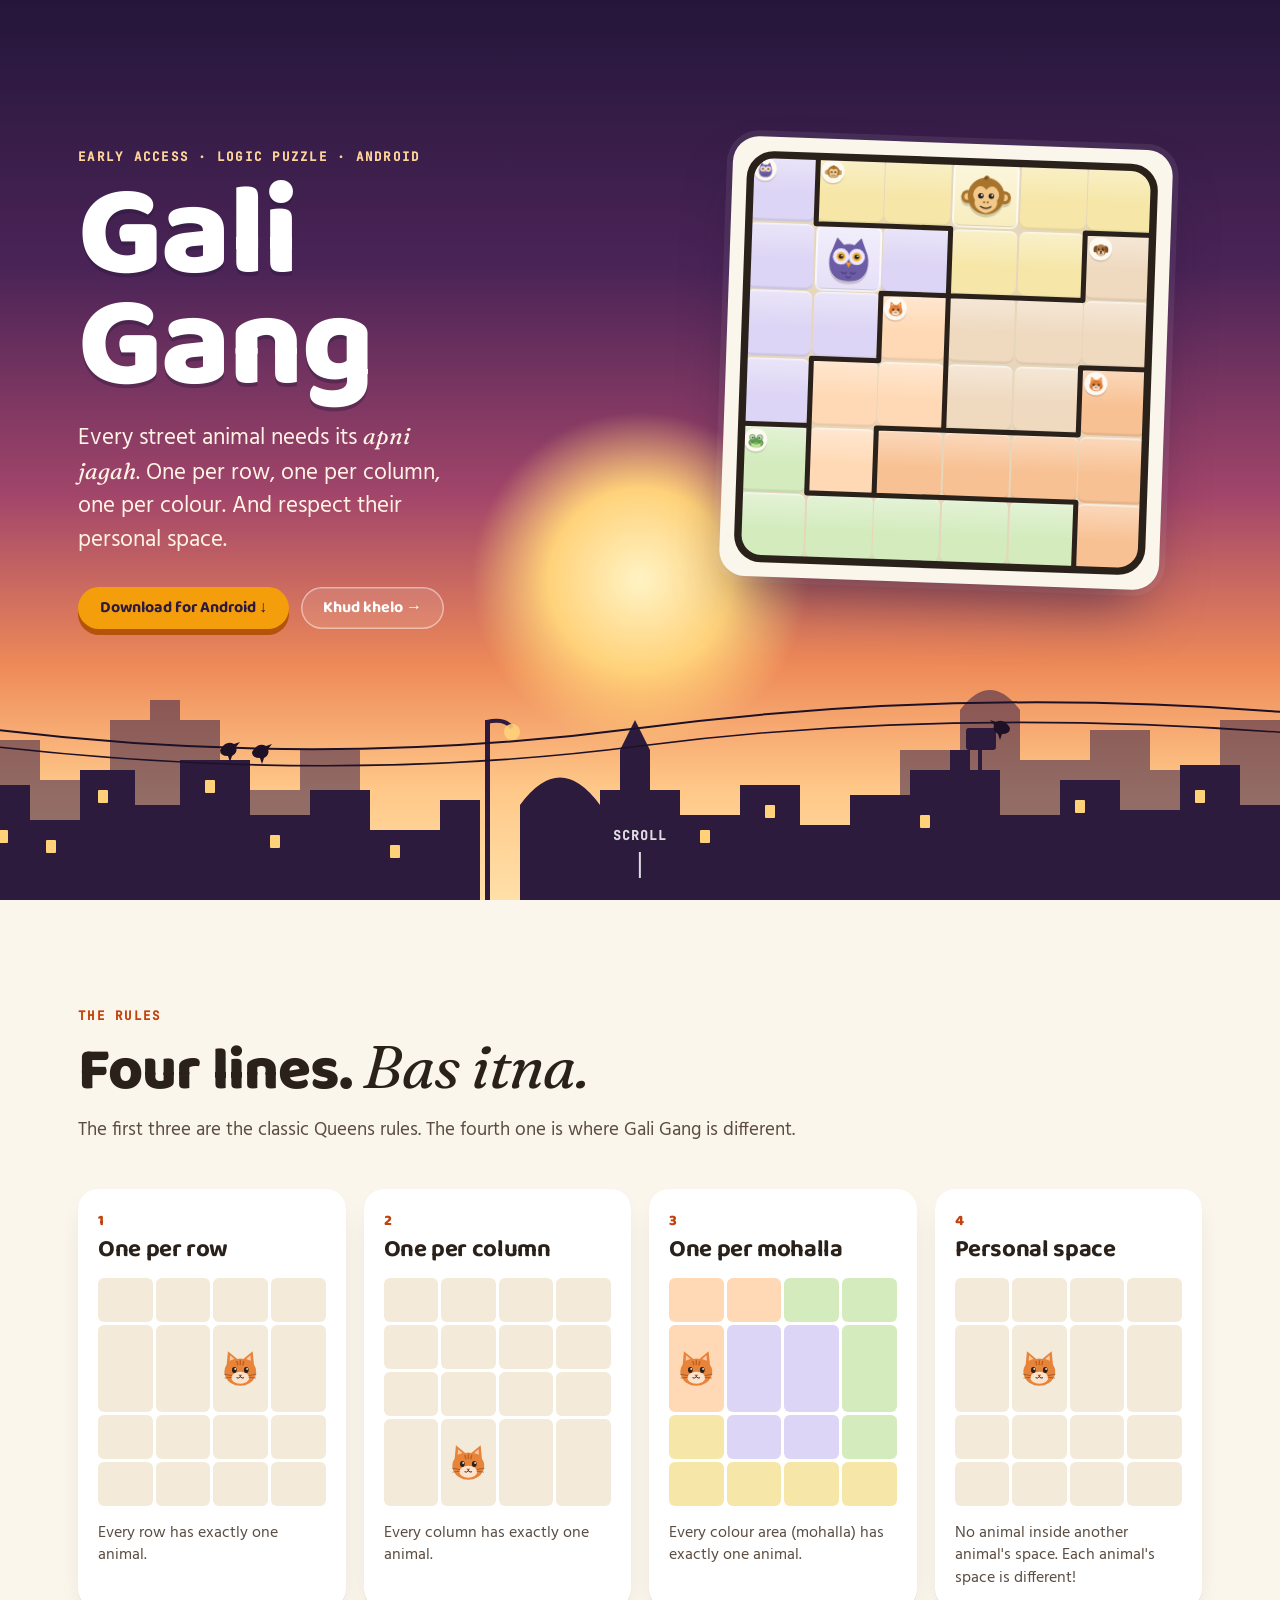
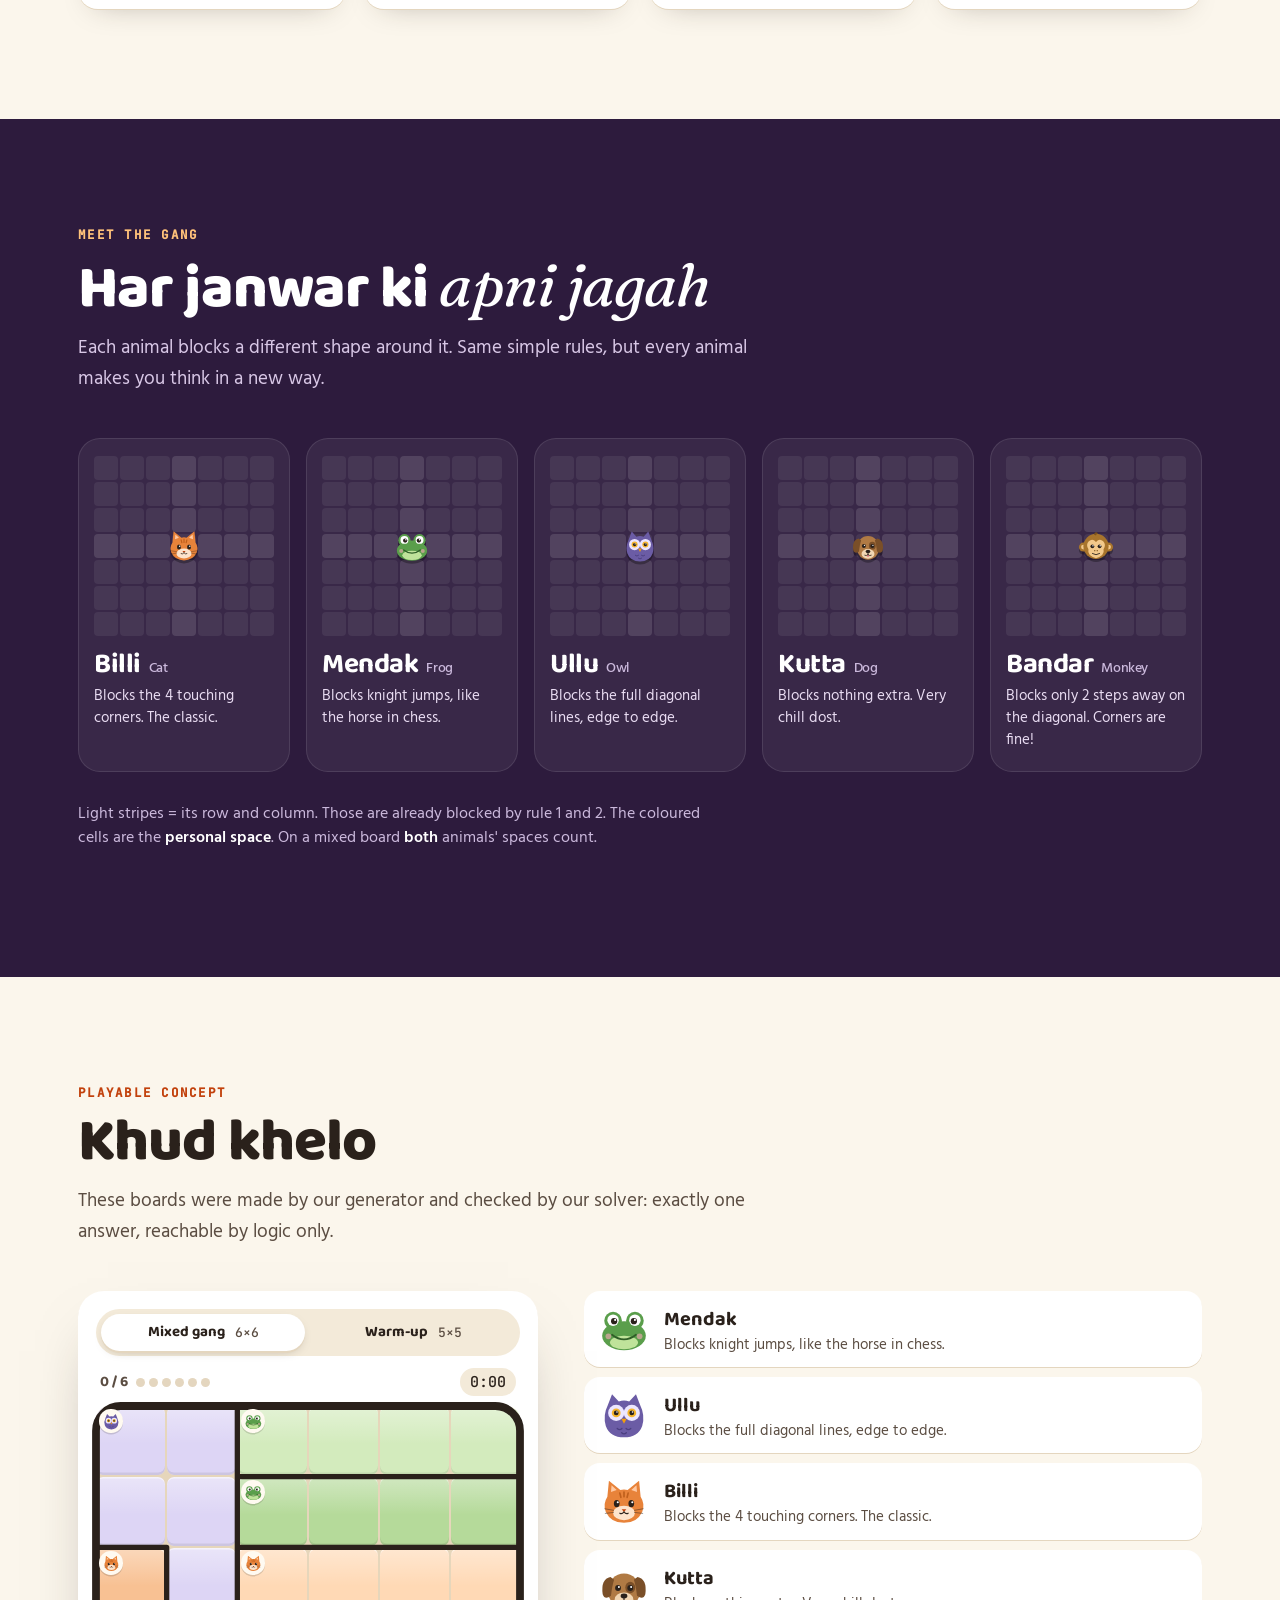
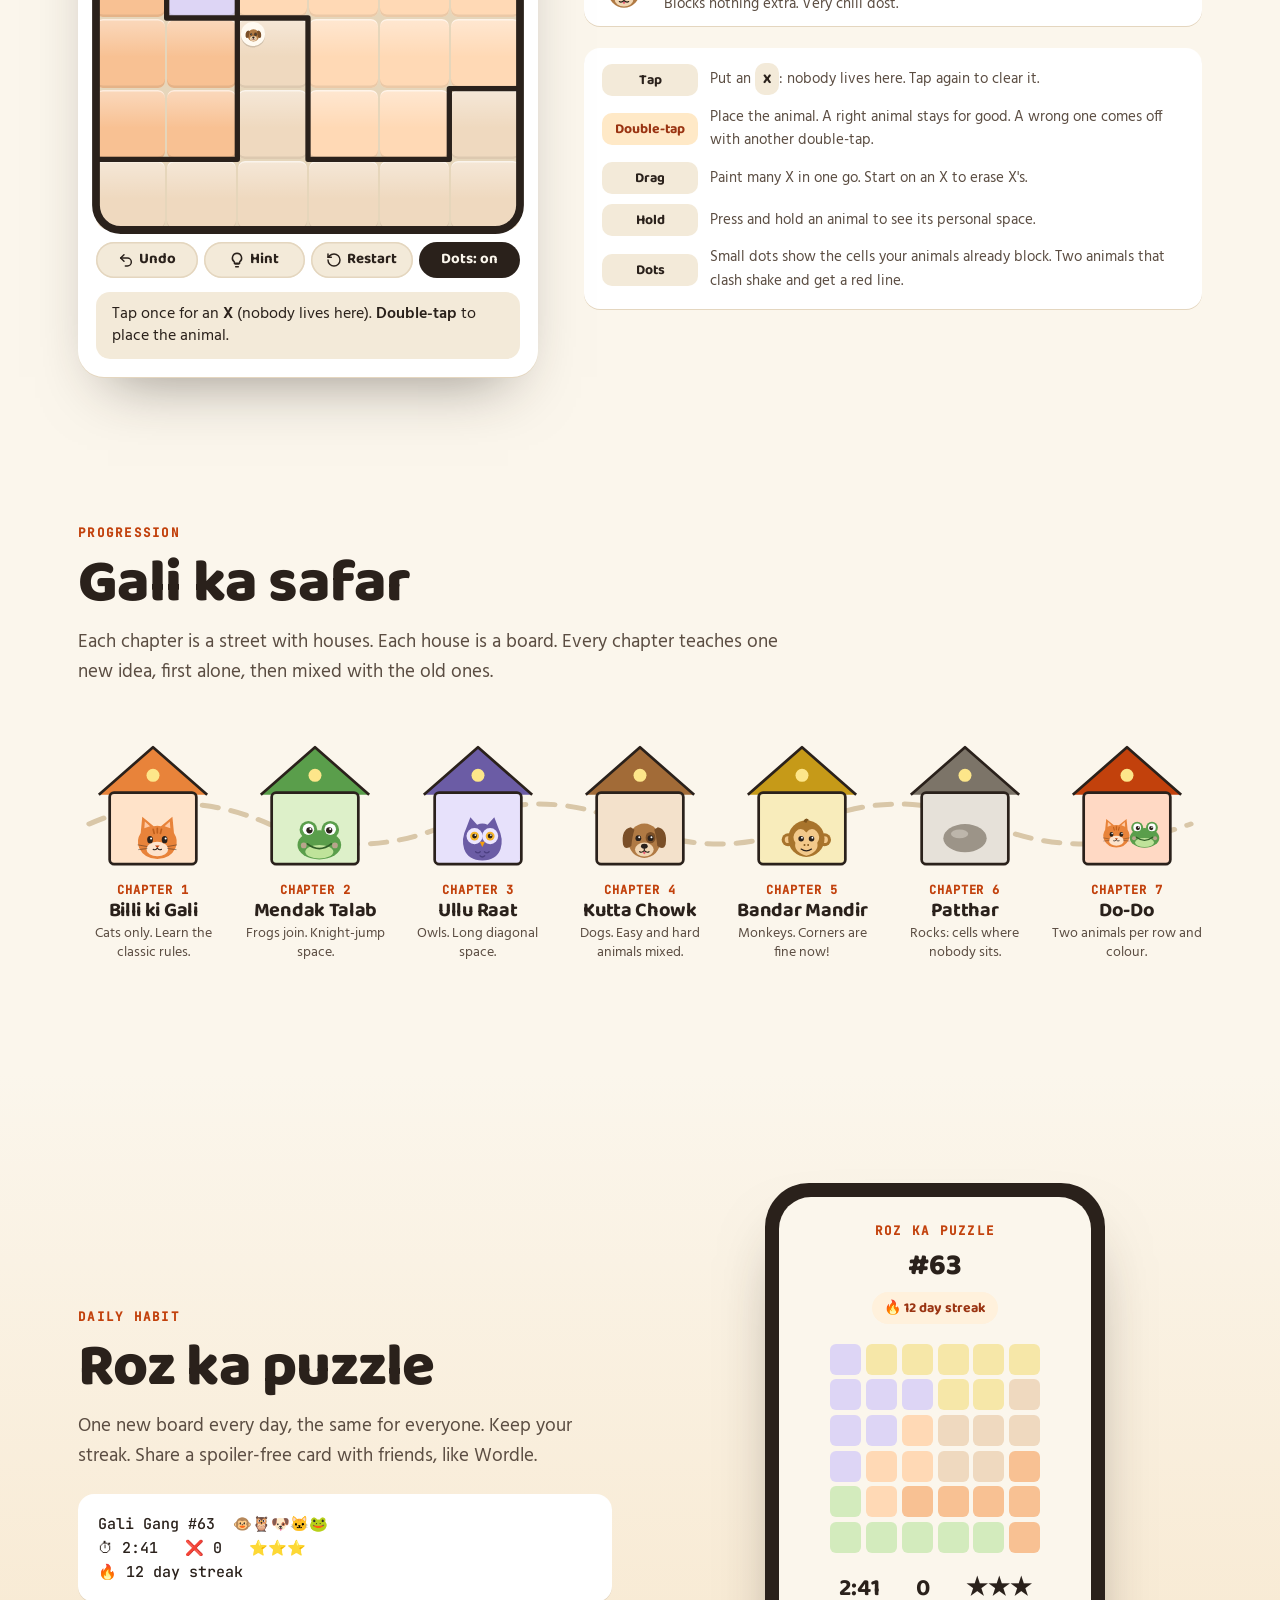
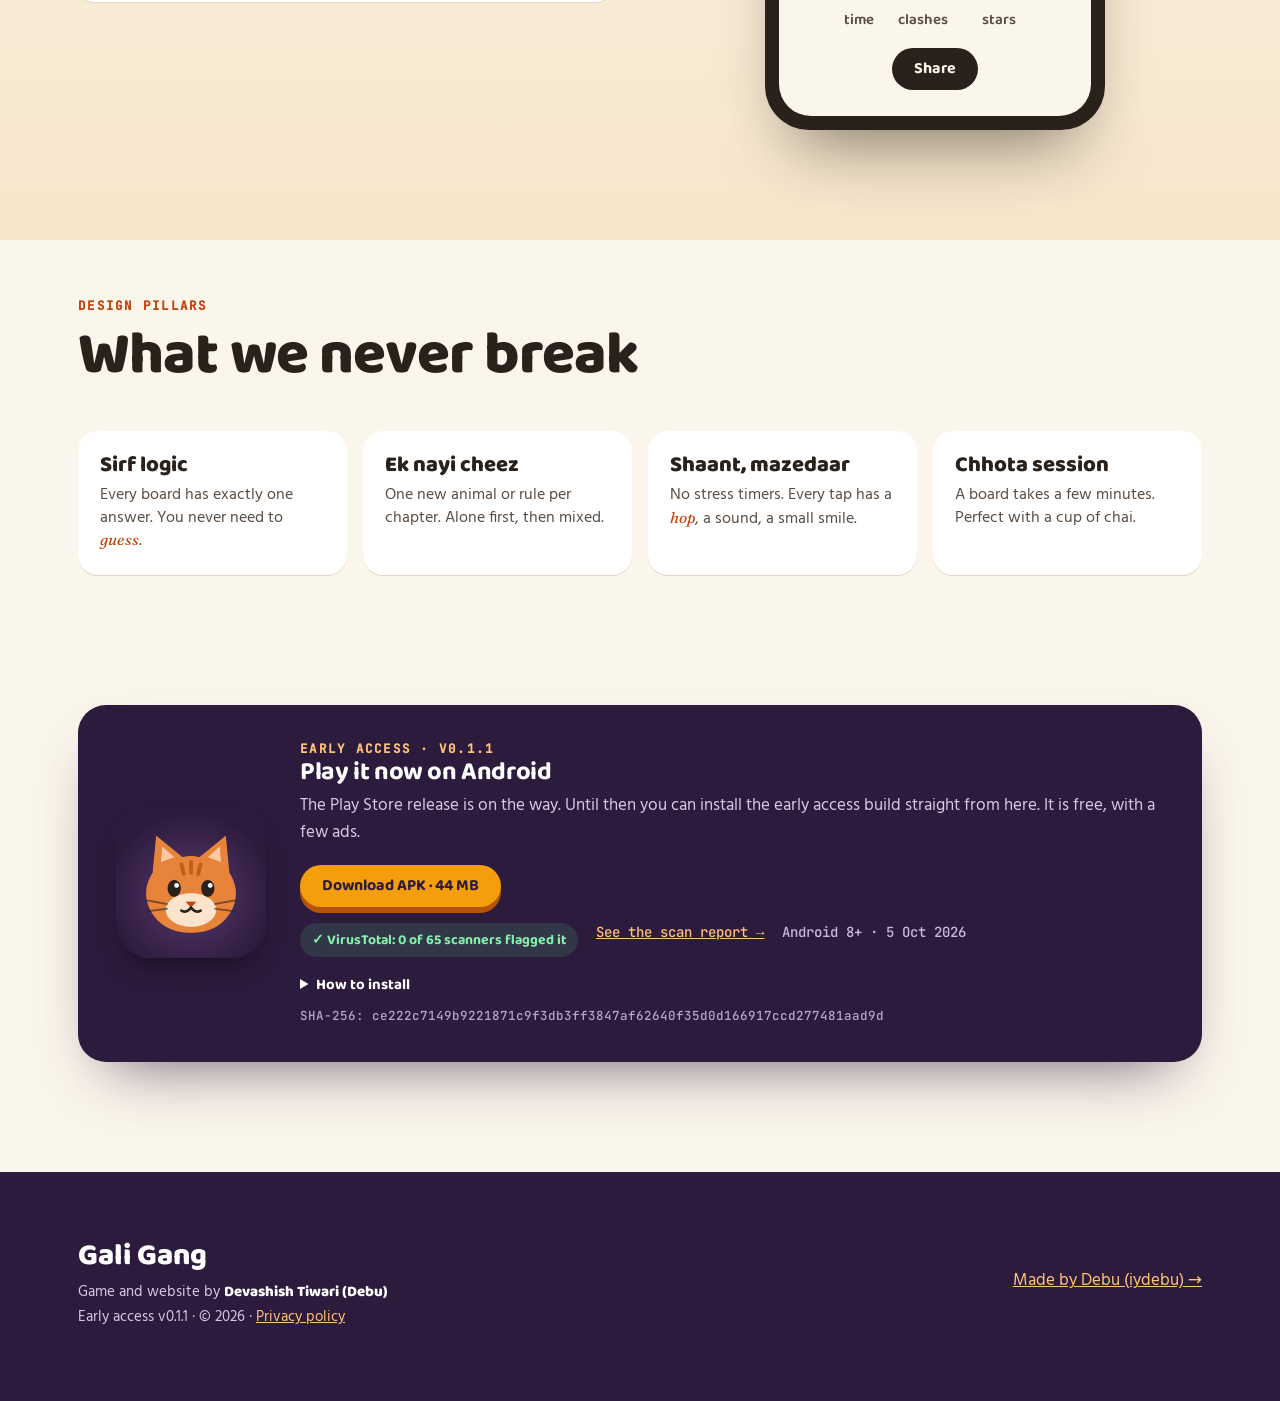
==== commit d01e6db4: "Download box: VirusTotal result for 0.1.1 (0 of 65 scanners)" ====
--- a/index.html
+++ b/index.html
@@ -572,6 +572,10 @@
     <p>The Play Store release is on the way. Until then you can install the early access build straight from here. It is free, with a few ads.</p>
     <a class="btn btn-main" href="https://github.com/iydebu/galigang-site/releases/download/v0.1.1/GaliGang-0.1.1.apk" download>Download APK &middot; 44 MB</a>
     <div class="meta">
+     
+     <span class="safe">&#10003; VirusTotal: 0 of 65 scanners flagged it</span>
+     <a href="https://www.virustotal.com/gui/file/ce222c7149b9221871c9f3db3ff3847af62640f35d0d166917ccd277481aad9d" target="_blank" rel="noopener">See the scan report &rarr;</a>
+     
      <span>Android 8+ &middot; 5 Oct 2026</span>
     </div>
     <details>
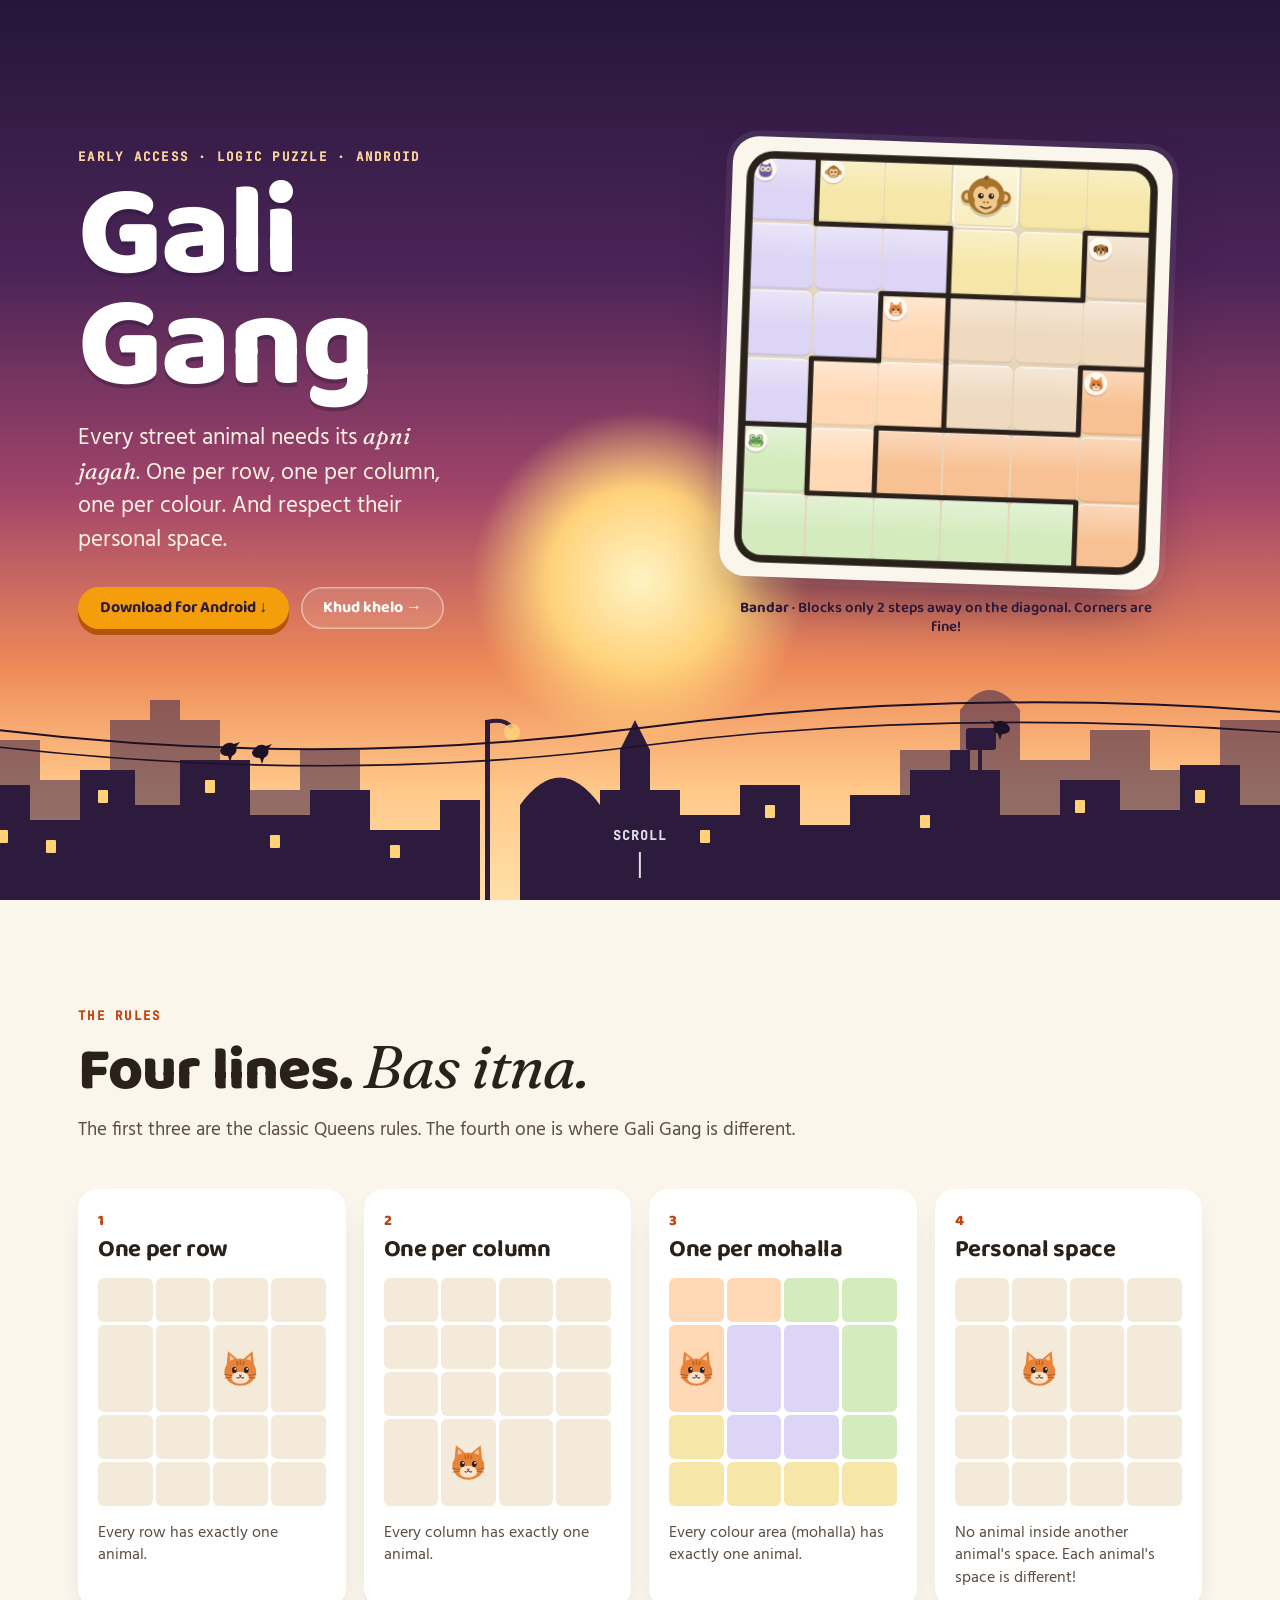
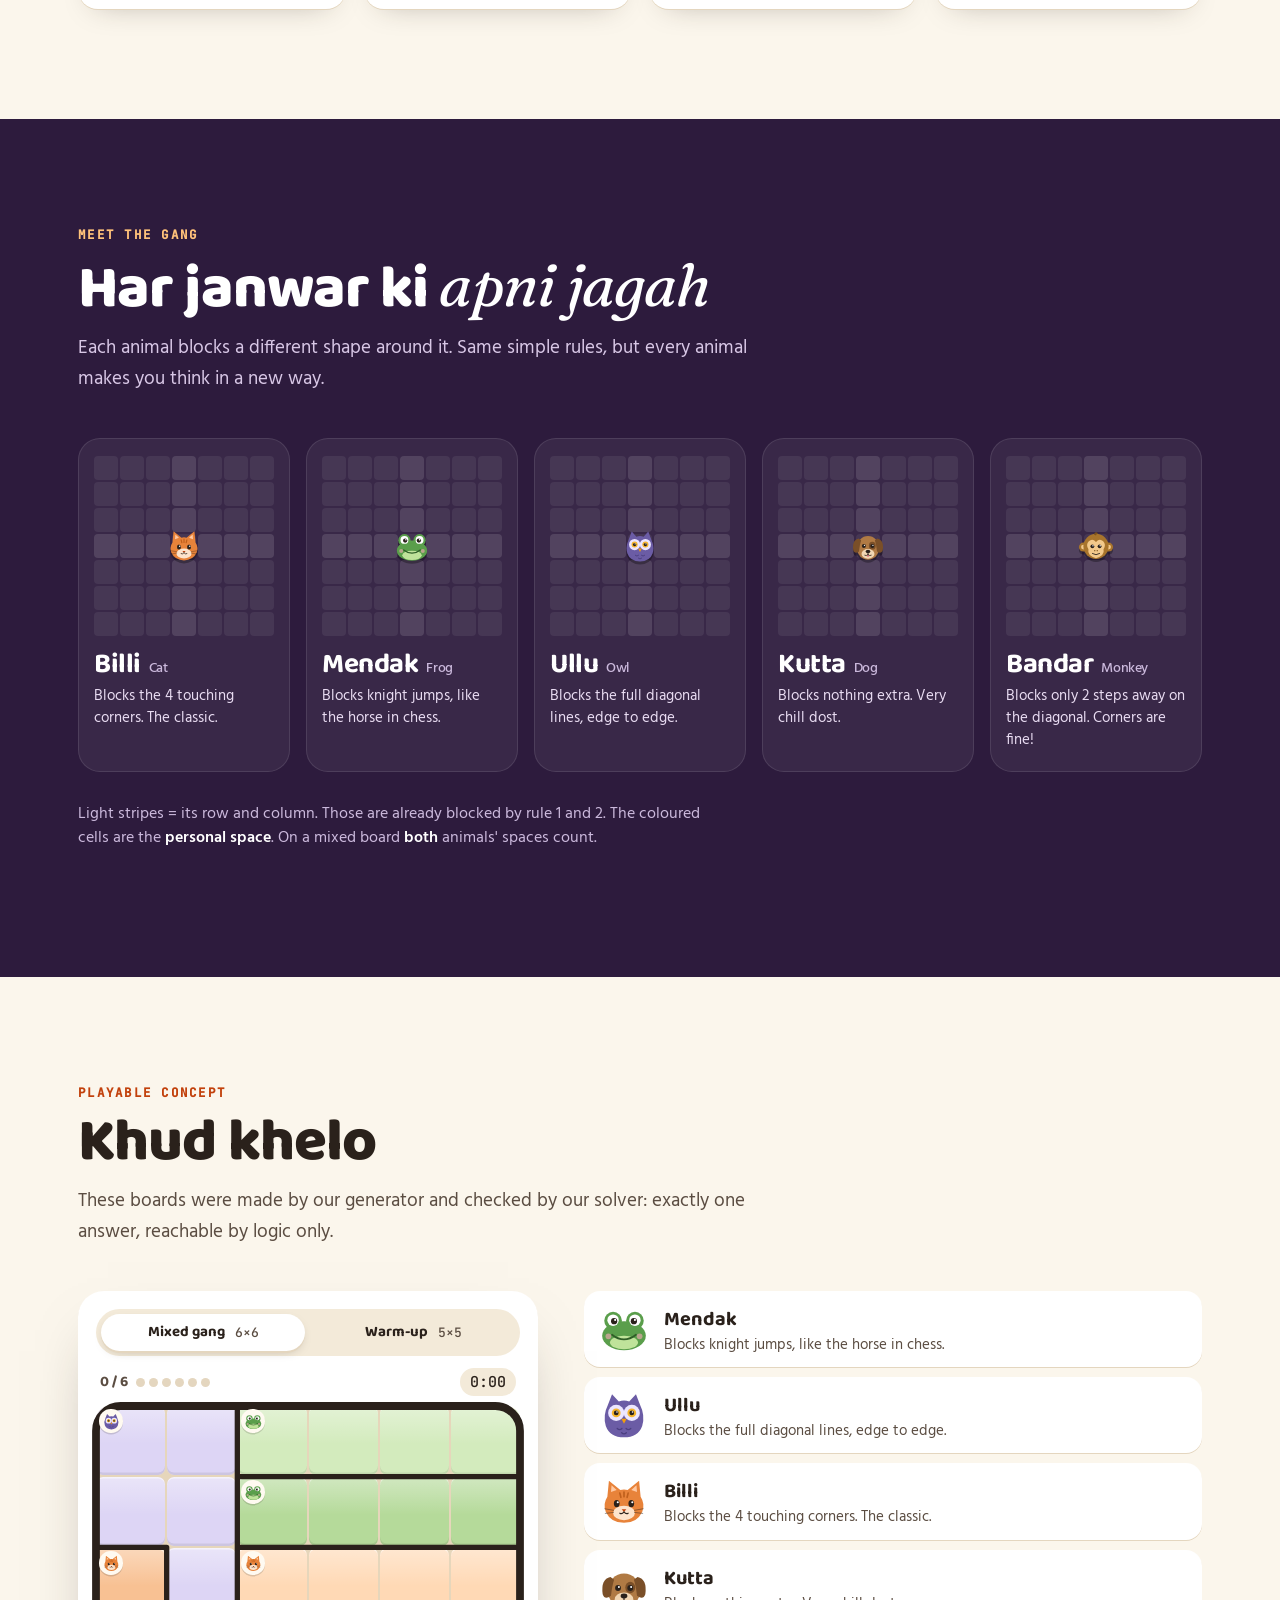
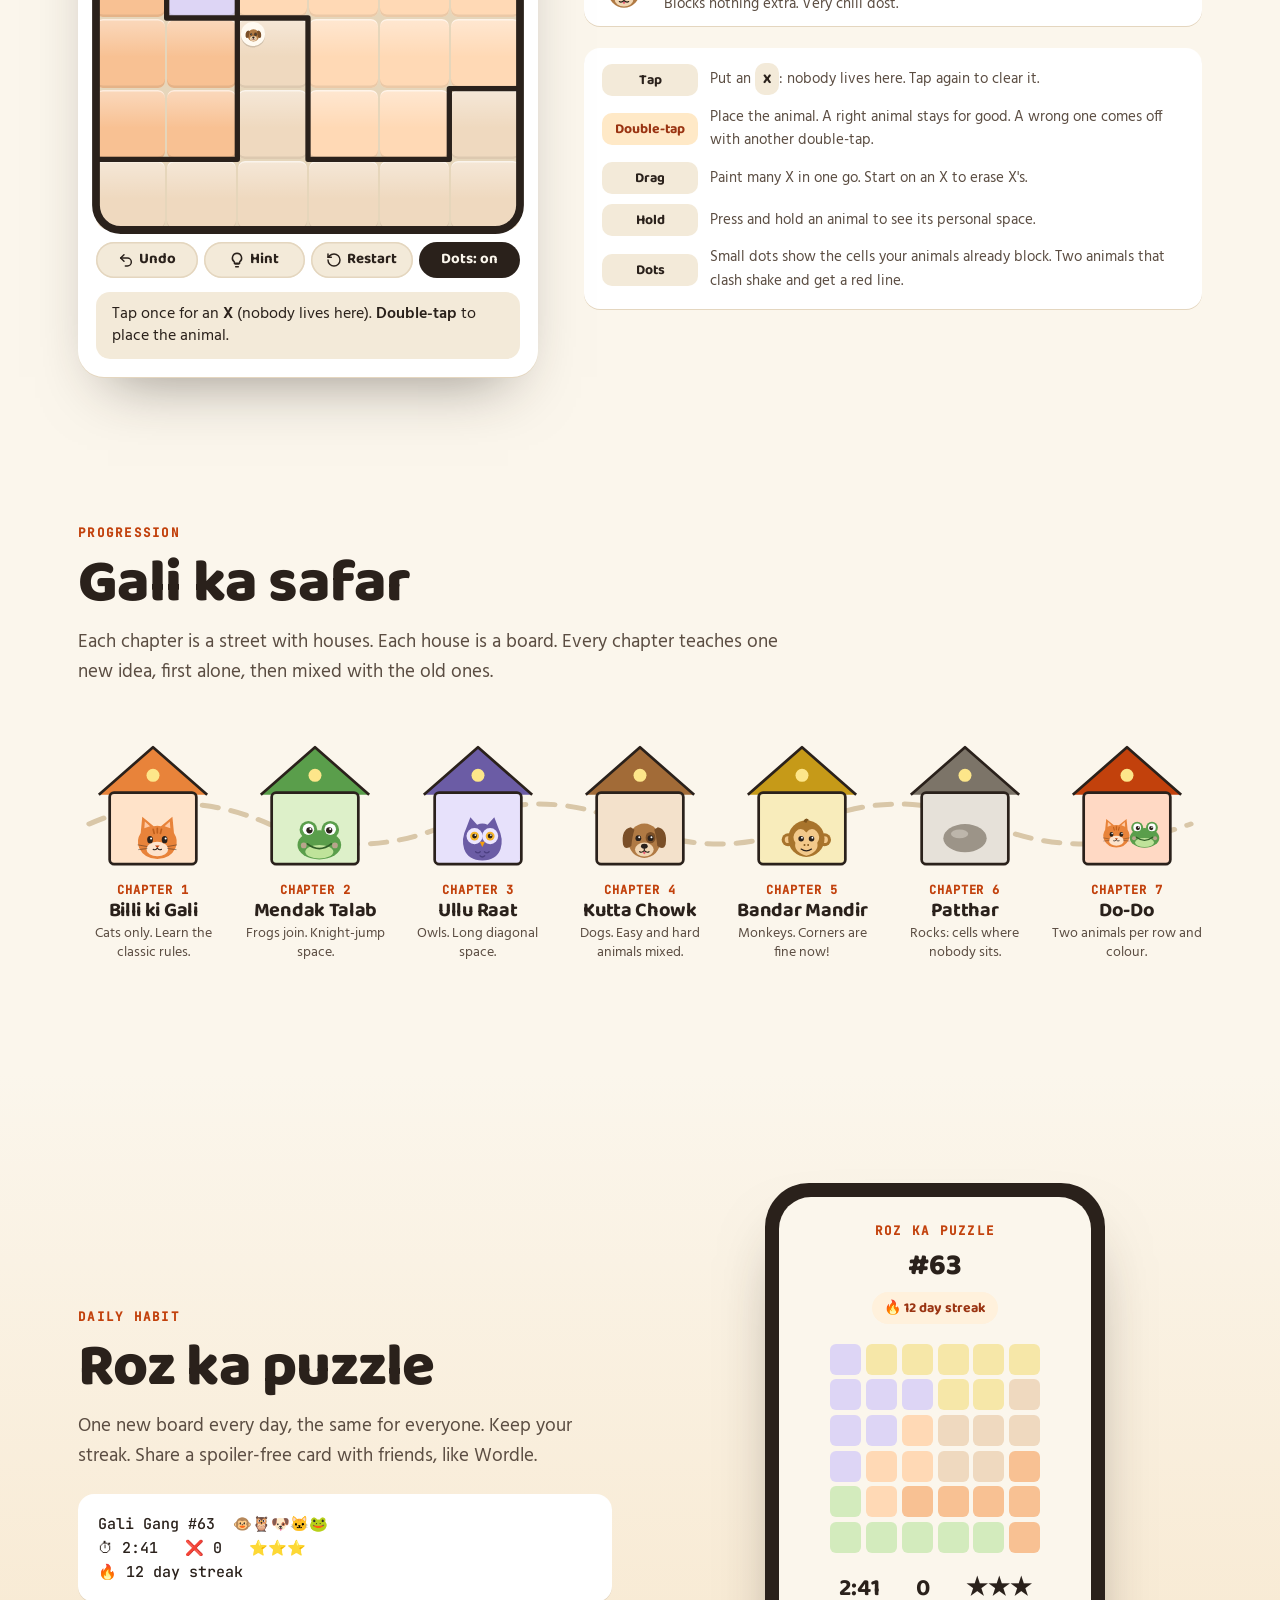
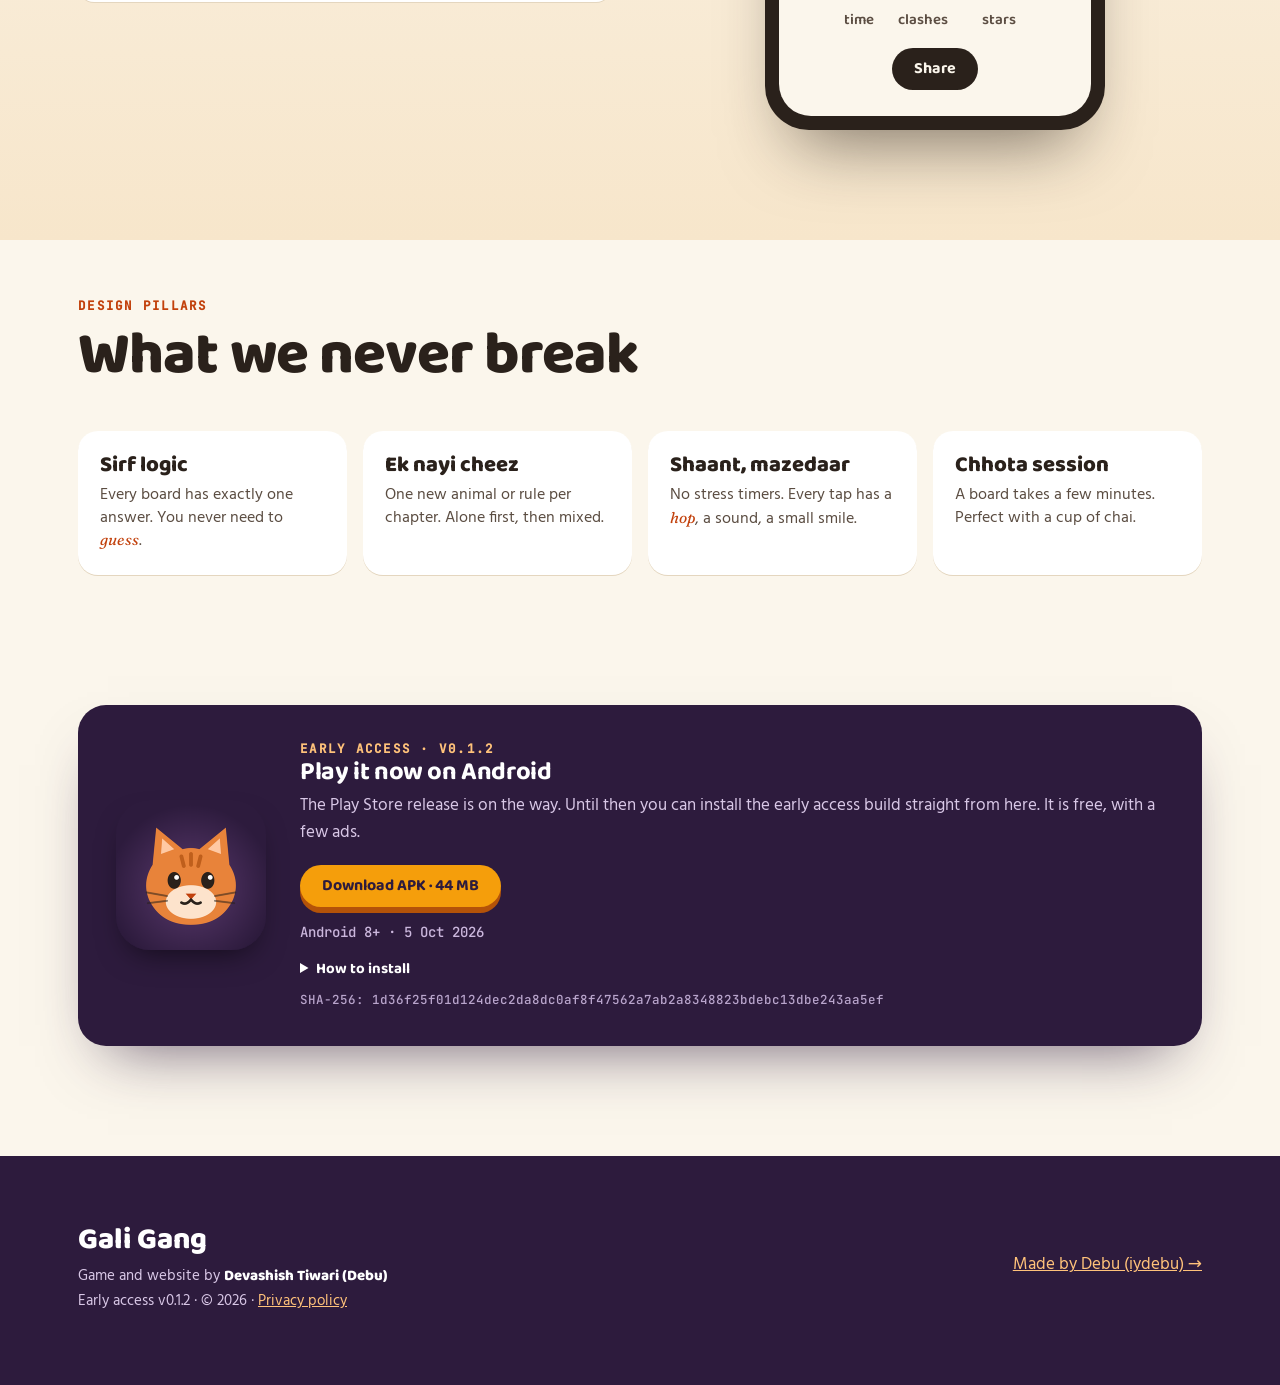
==== commit 89cb2b10: "Early access 0.1.2: report a bug, update notice (version.json); privacy: bug reports" ====
--- a/index.html
+++ b/index.html
@@ -567,15 +567,11 @@
   <div class="get reveal">
    <img class="appicon" src="appicon.png" alt="Gali Gang app icon" width="150" height="150">
    <div>
-    <div class="kicker">Early access &middot; v0.1.1</div>
+    <div class="kicker">Early access &middot; v0.1.2</div>
     <h2>Play it now on Android</h2>
     <p>The Play Store release is on the way. Until then you can install the early access build straight from here. It is free, with a few ads.</p>
-    <a class="btn btn-main" href="https://github.com/iydebu/galigang-site/releases/download/v0.1.1/GaliGang-0.1.1.apk" download>Download APK &middot; 44 MB</a>
+    <a class="btn btn-main" href="https://github.com/iydebu/galigang-site/releases/download/v0.1.2/GaliGang-0.1.2.apk" download>Download APK &middot; 44 MB</a>
     <div class="meta">
-     
-     <span class="safe">&#10003; VirusTotal: 0 of 65 scanners flagged it</span>
-     <a href="https://www.virustotal.com/gui/file/ce222c7149b9221871c9f3db3ff3847af62640f35d0d166917ccd277481aad9d" target="_blank" rel="noopener">See the scan report &rarr;</a>
-     
      <span>Android 8+ &middot; 5 Oct 2026</span>
     </div>
     <details>
@@ -586,7 +582,7 @@
       <li>Tap <b>Install</b>, then open Gali Gang. Later you can switch to the Play Store version.</li>
      </ol>
     </details>
-    <div class="sha">SHA-256: ce222c7149b9221871c9f3db3ff3847af62640f35d0d166917ccd277481aad9d</div>
+    <div class="sha">SHA-256: 1d36f25f01d124dec2da8dc0af8f47562a7ab2a8348823bdebc13dbe243aa5ef</div>
    </div>
   </div>
  </div>
@@ -594,7 +590,7 @@
 
 <footer>
  <div class="wrap">
-  <div class="credit"><b>Gali Gang</b><br>Game and website by <b style="font-size:inherit">Devashish Tiwari (Debu)</b><br>Early access v0.1.1 &middot; &copy; 2026 &middot; <a href="privacy.html">Privacy policy</a></div>
+  <div class="credit"><b>Gali Gang</b><br>Game and website by <b style="font-size:inherit">Devashish Tiwari (Debu)</b><br>Early access v0.1.2 &middot; &copy; 2026 &middot; <a href="privacy.html">Privacy policy</a></div>
   <div><a href="https://iydebu.com" target="_blank" rel="noopener">Made by Debu (iydebu) &rarr;</a></div>
  </div>
 </footer>
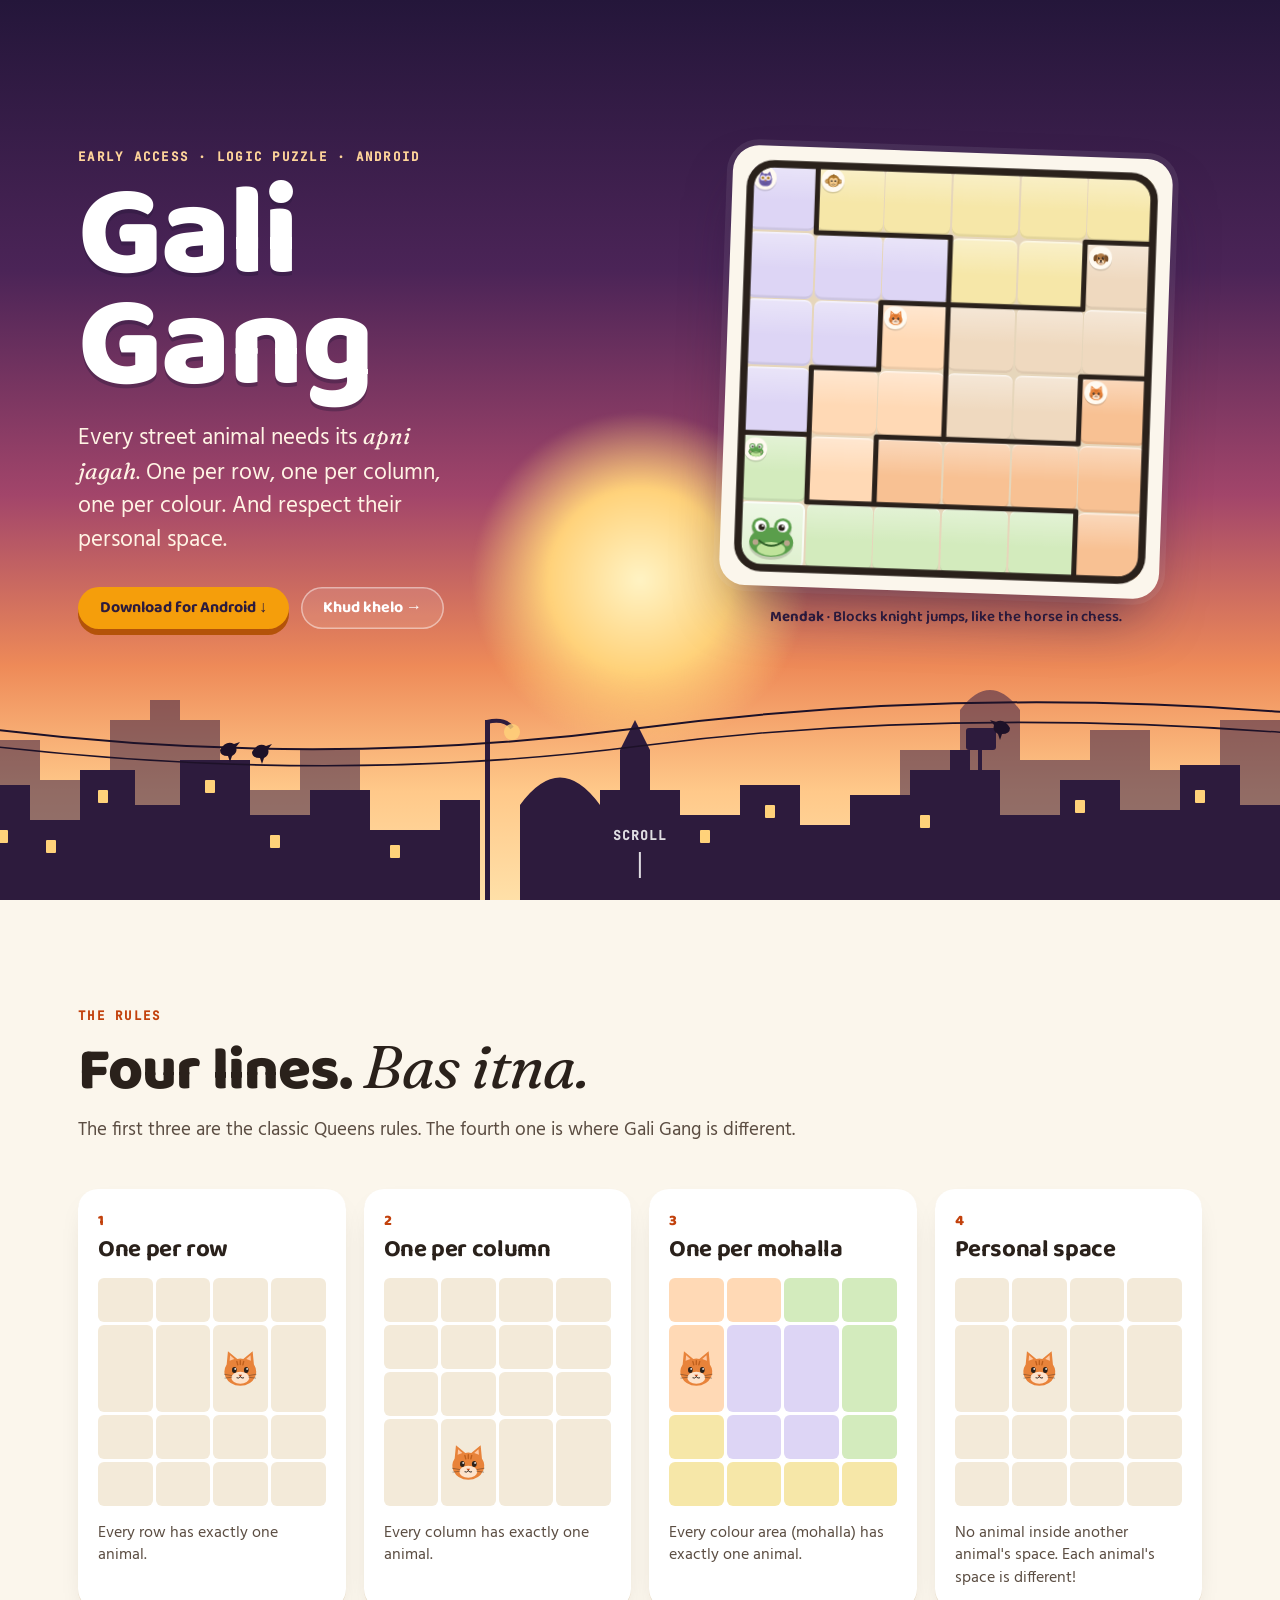
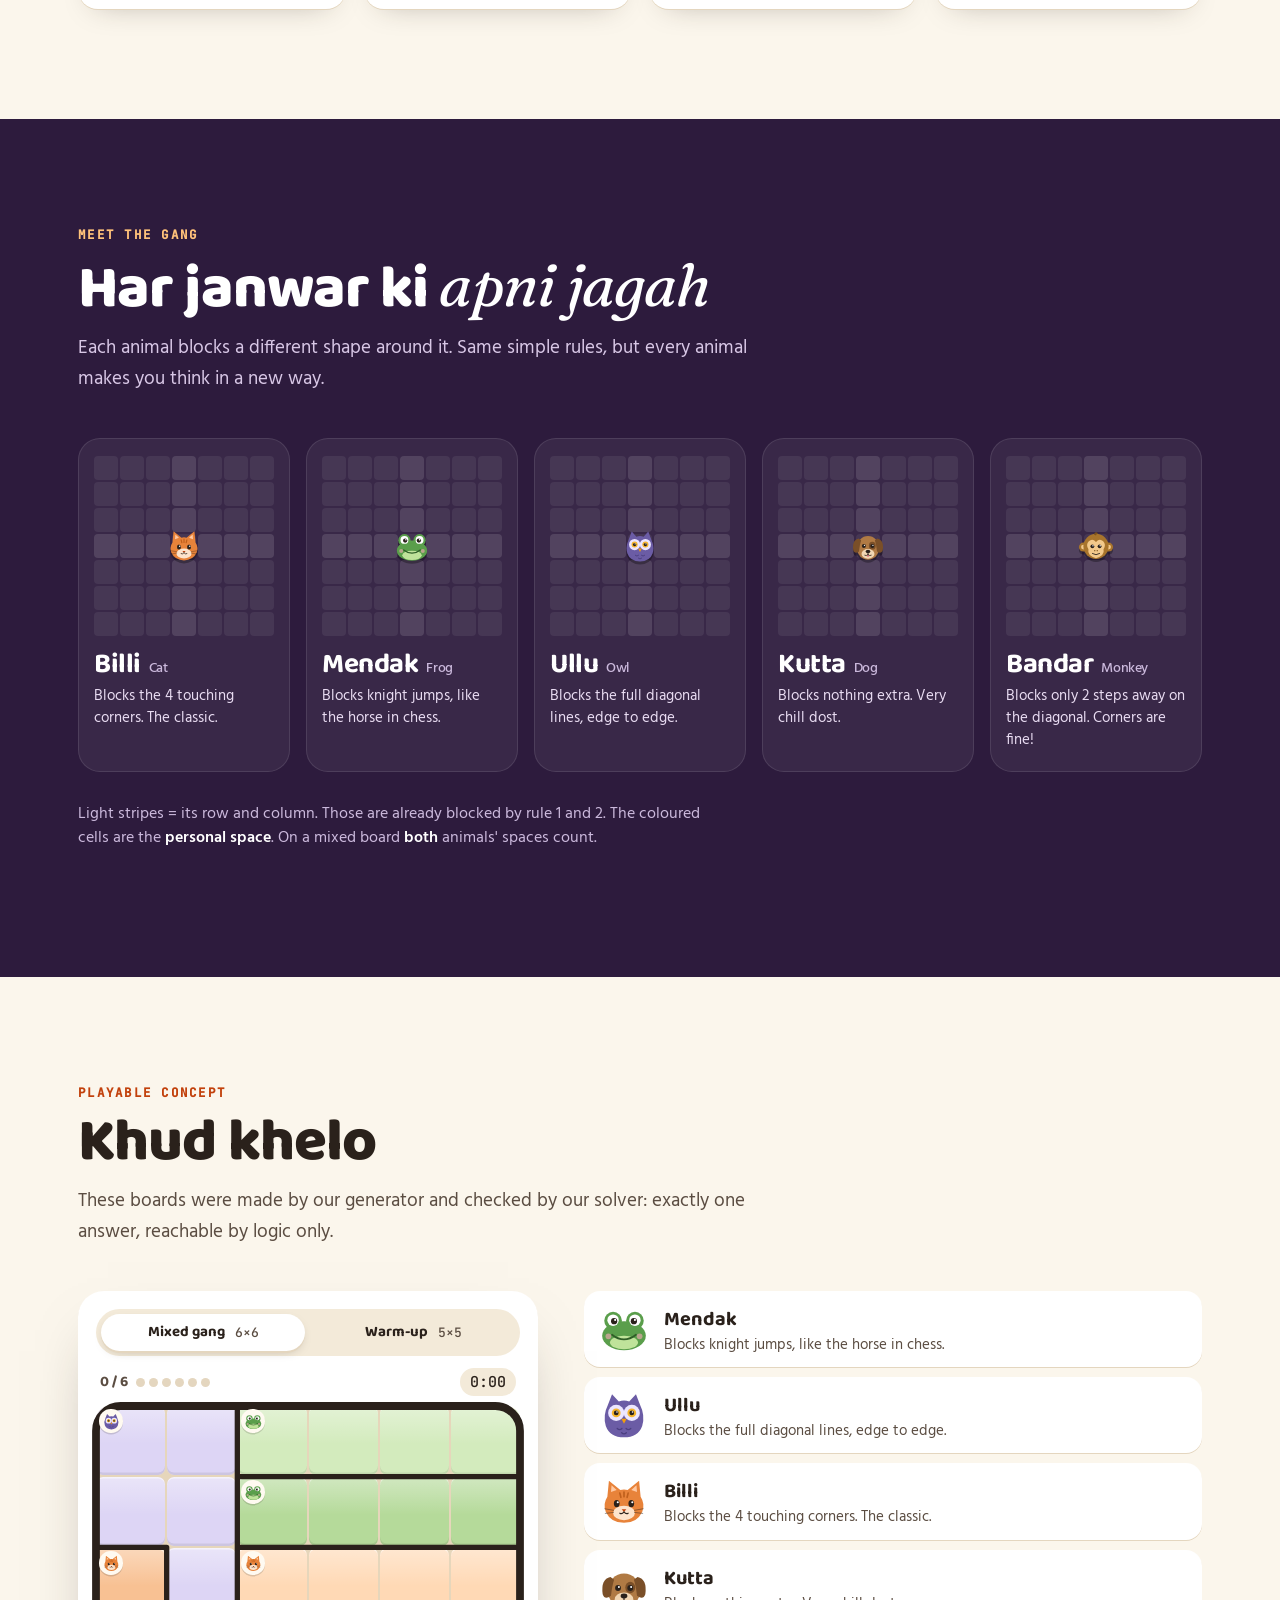
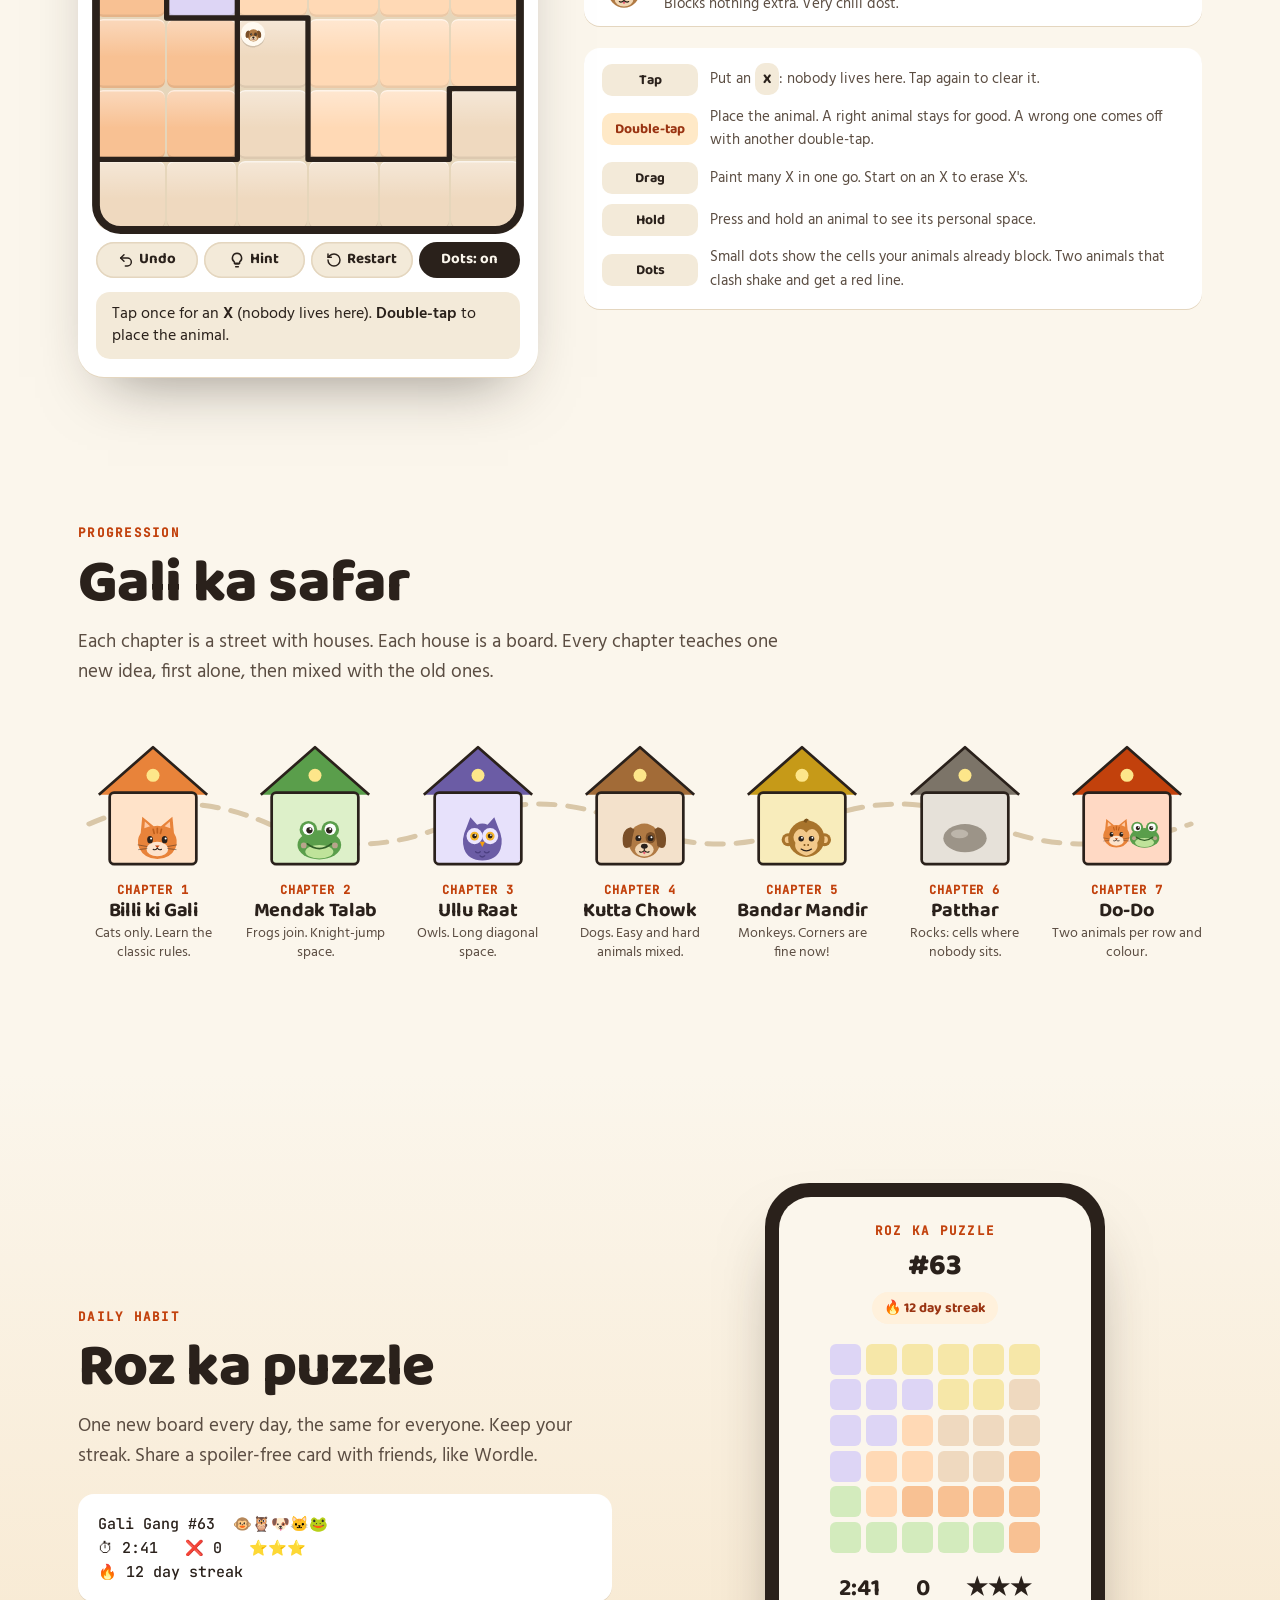
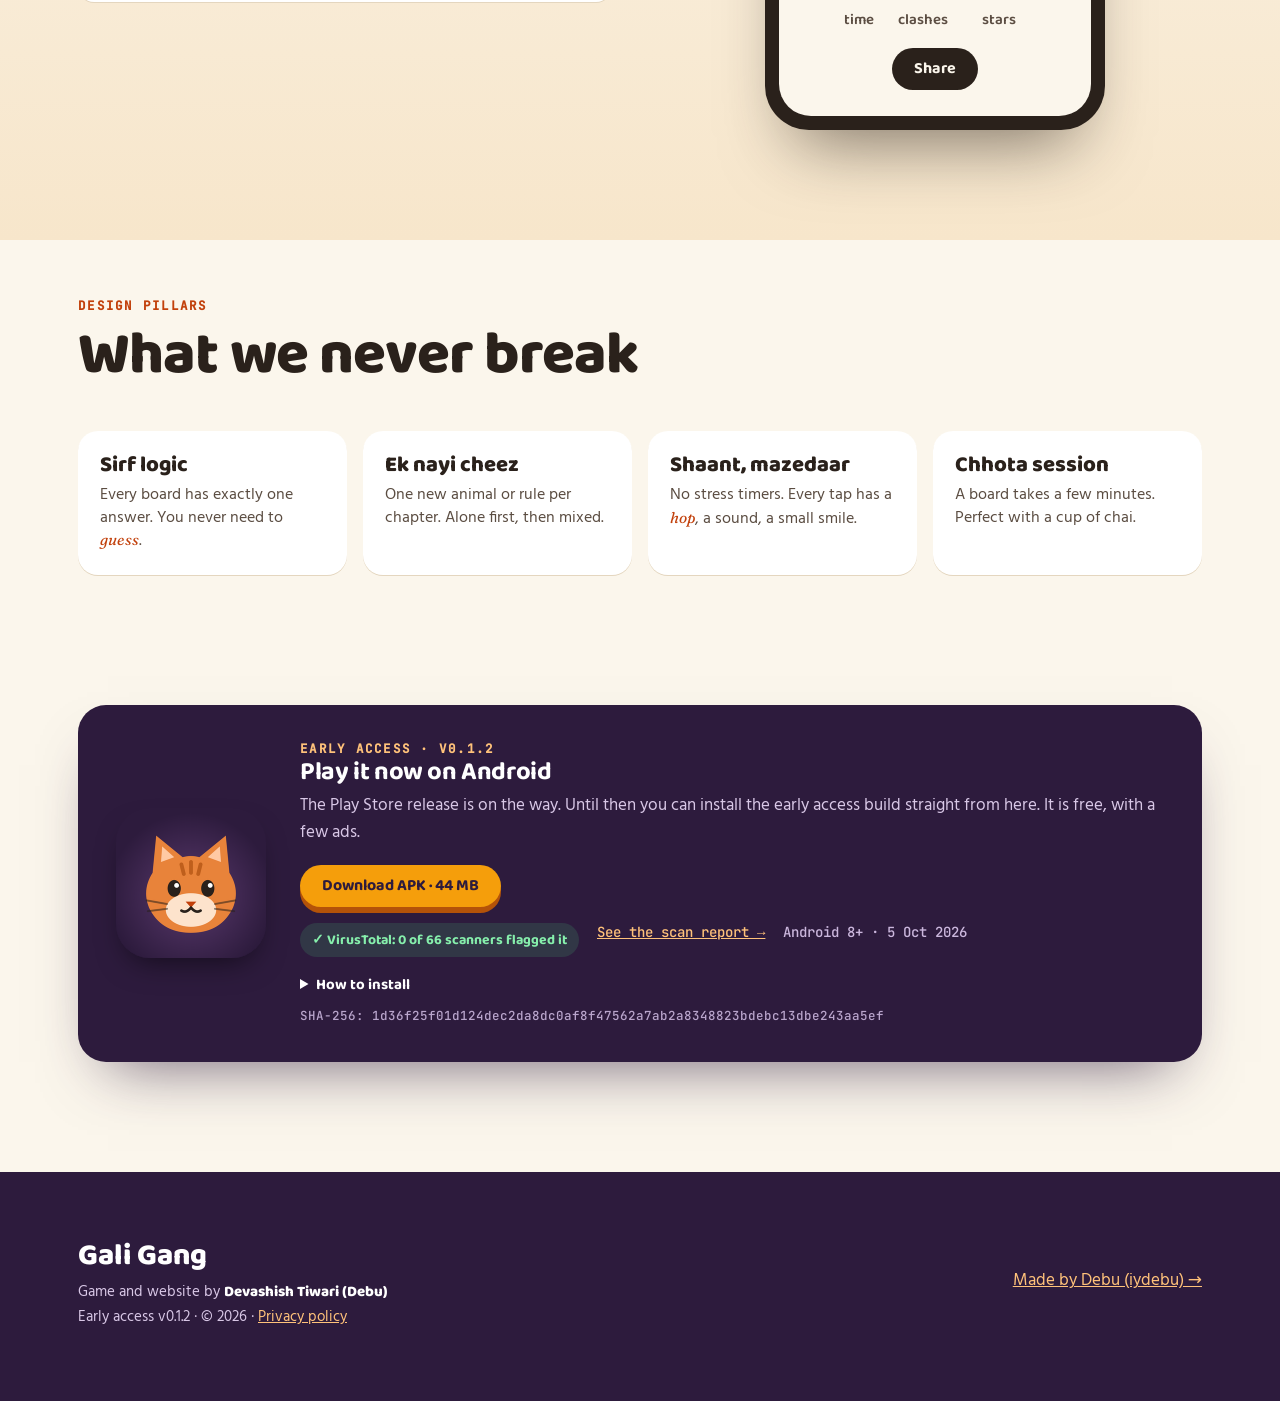
==== commit 8862c709: "Download box: VirusTotal result for 0.1.2 (0 of 66 scanners)" ====
--- a/index.html
+++ b/index.html
@@ -572,6 +572,10 @@
     <p>The Play Store release is on the way. Until then you can install the early access build straight from here. It is free, with a few ads.</p>
     <a class="btn btn-main" href="https://github.com/iydebu/galigang-site/releases/download/v0.1.2/GaliGang-0.1.2.apk" download>Download APK &middot; 44 MB</a>
     <div class="meta">
+     
+     <span class="safe">&#10003; VirusTotal: 0 of 66 scanners flagged it</span>
+     <a href="https://www.virustotal.com/gui/file/1d36f25f01d124dec2da8dc0af8f47562a7ab2a8348823bdebc13dbe243aa5ef" target="_blank" rel="noopener">See the scan report &rarr;</a>
+     
      <span>Android 8+ &middot; 5 Oct 2026</span>
     </div>
     <details>
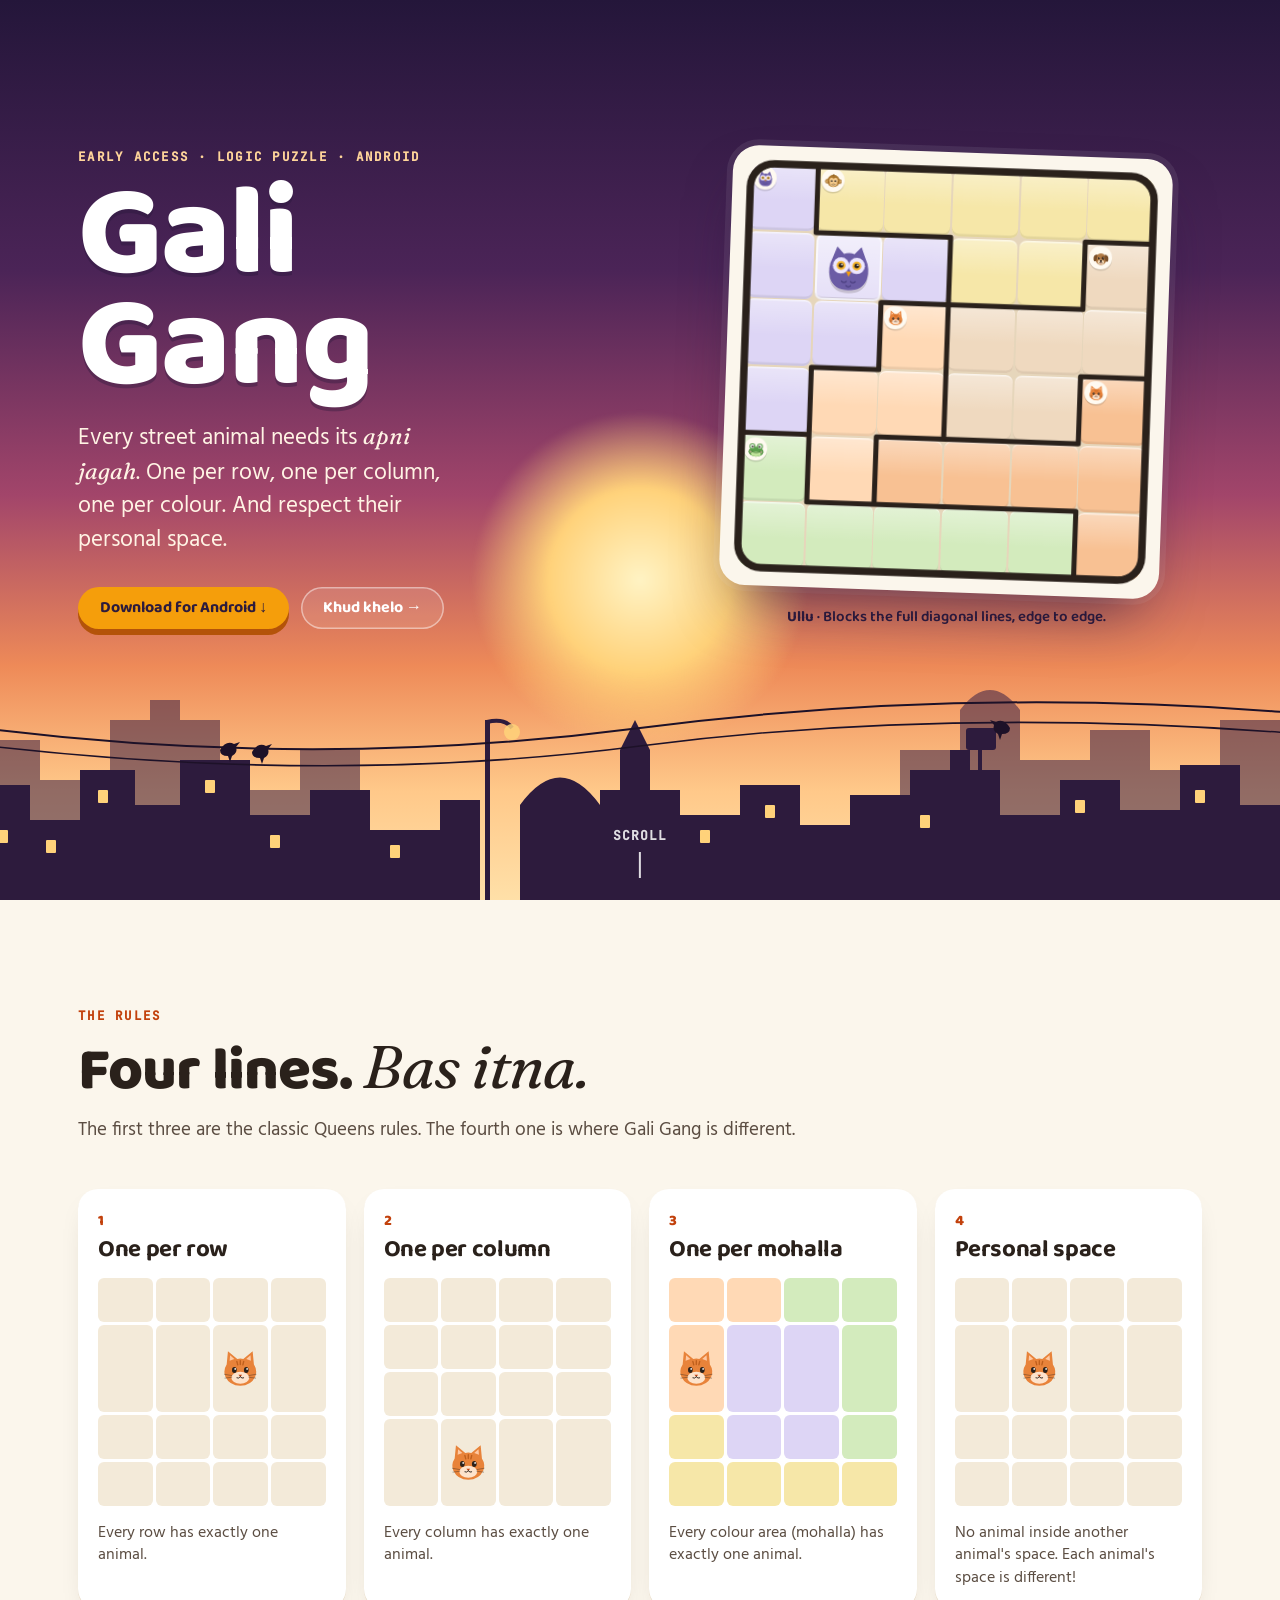
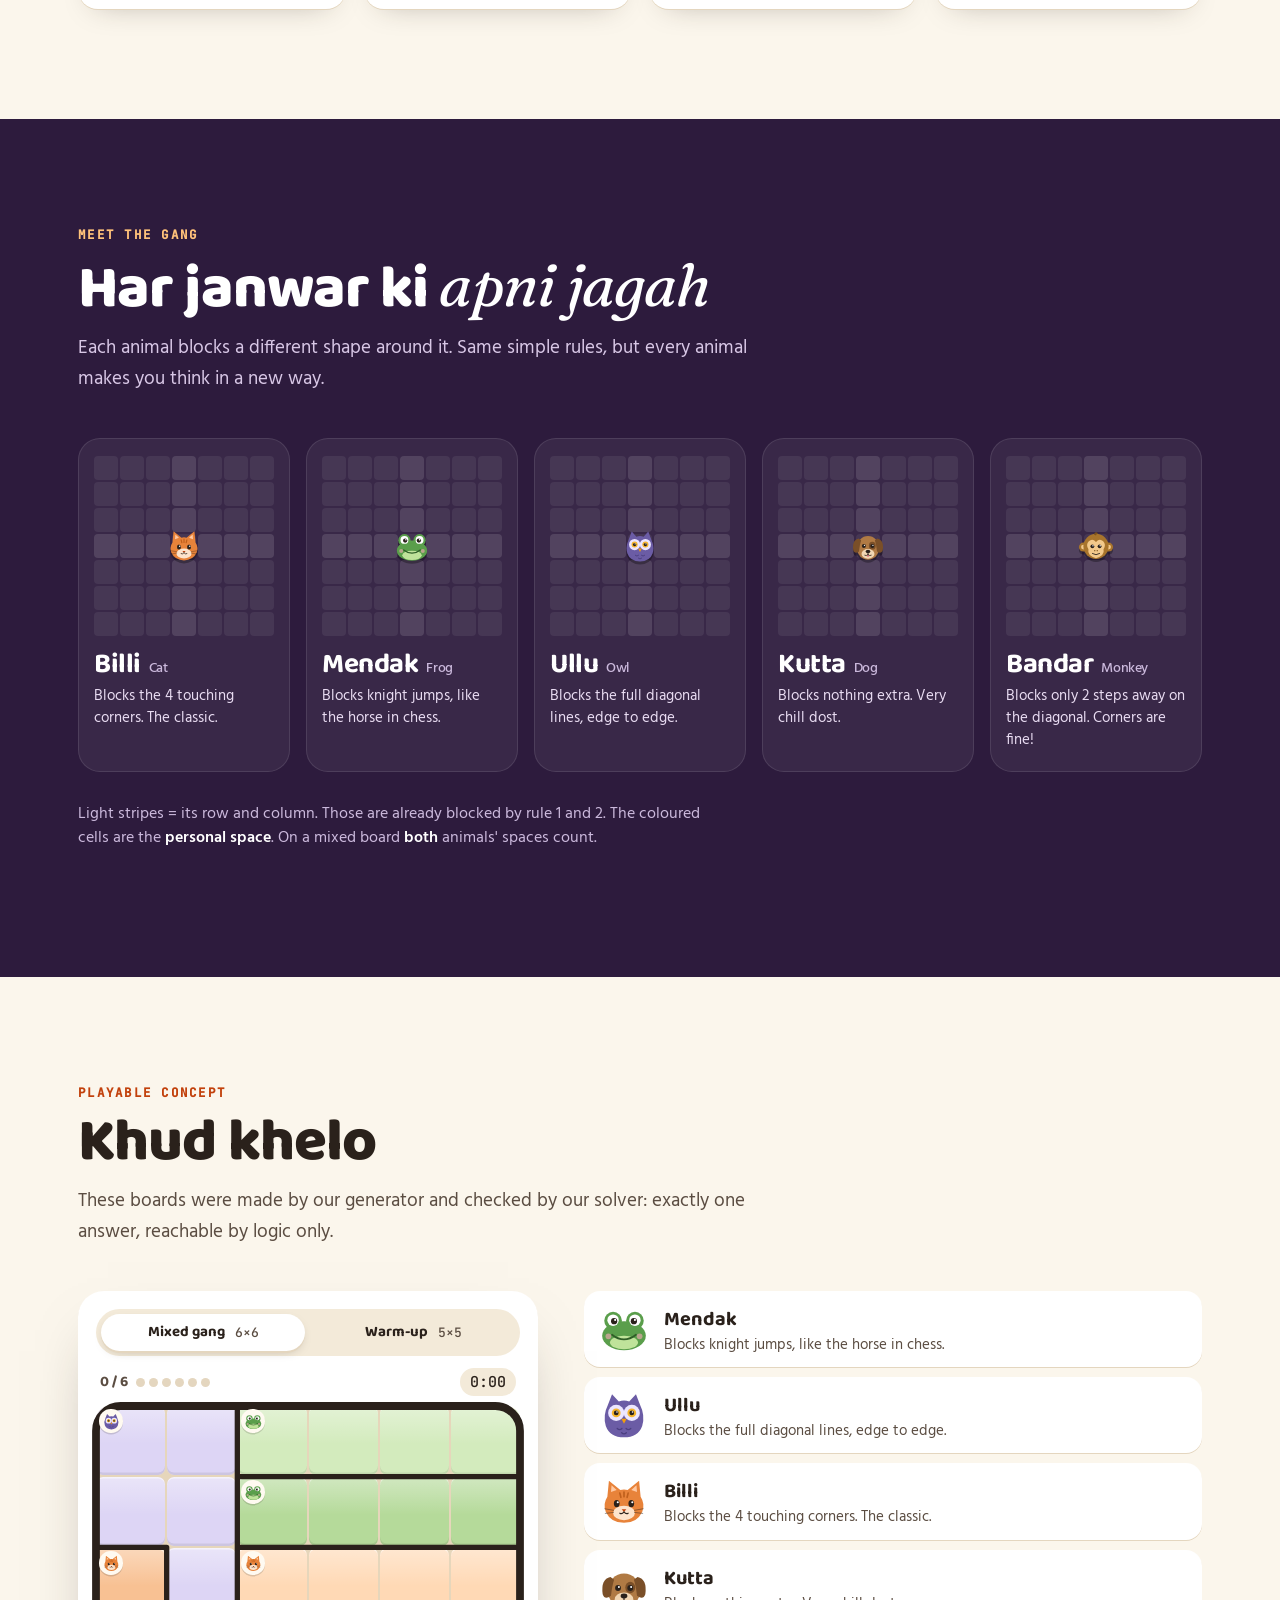
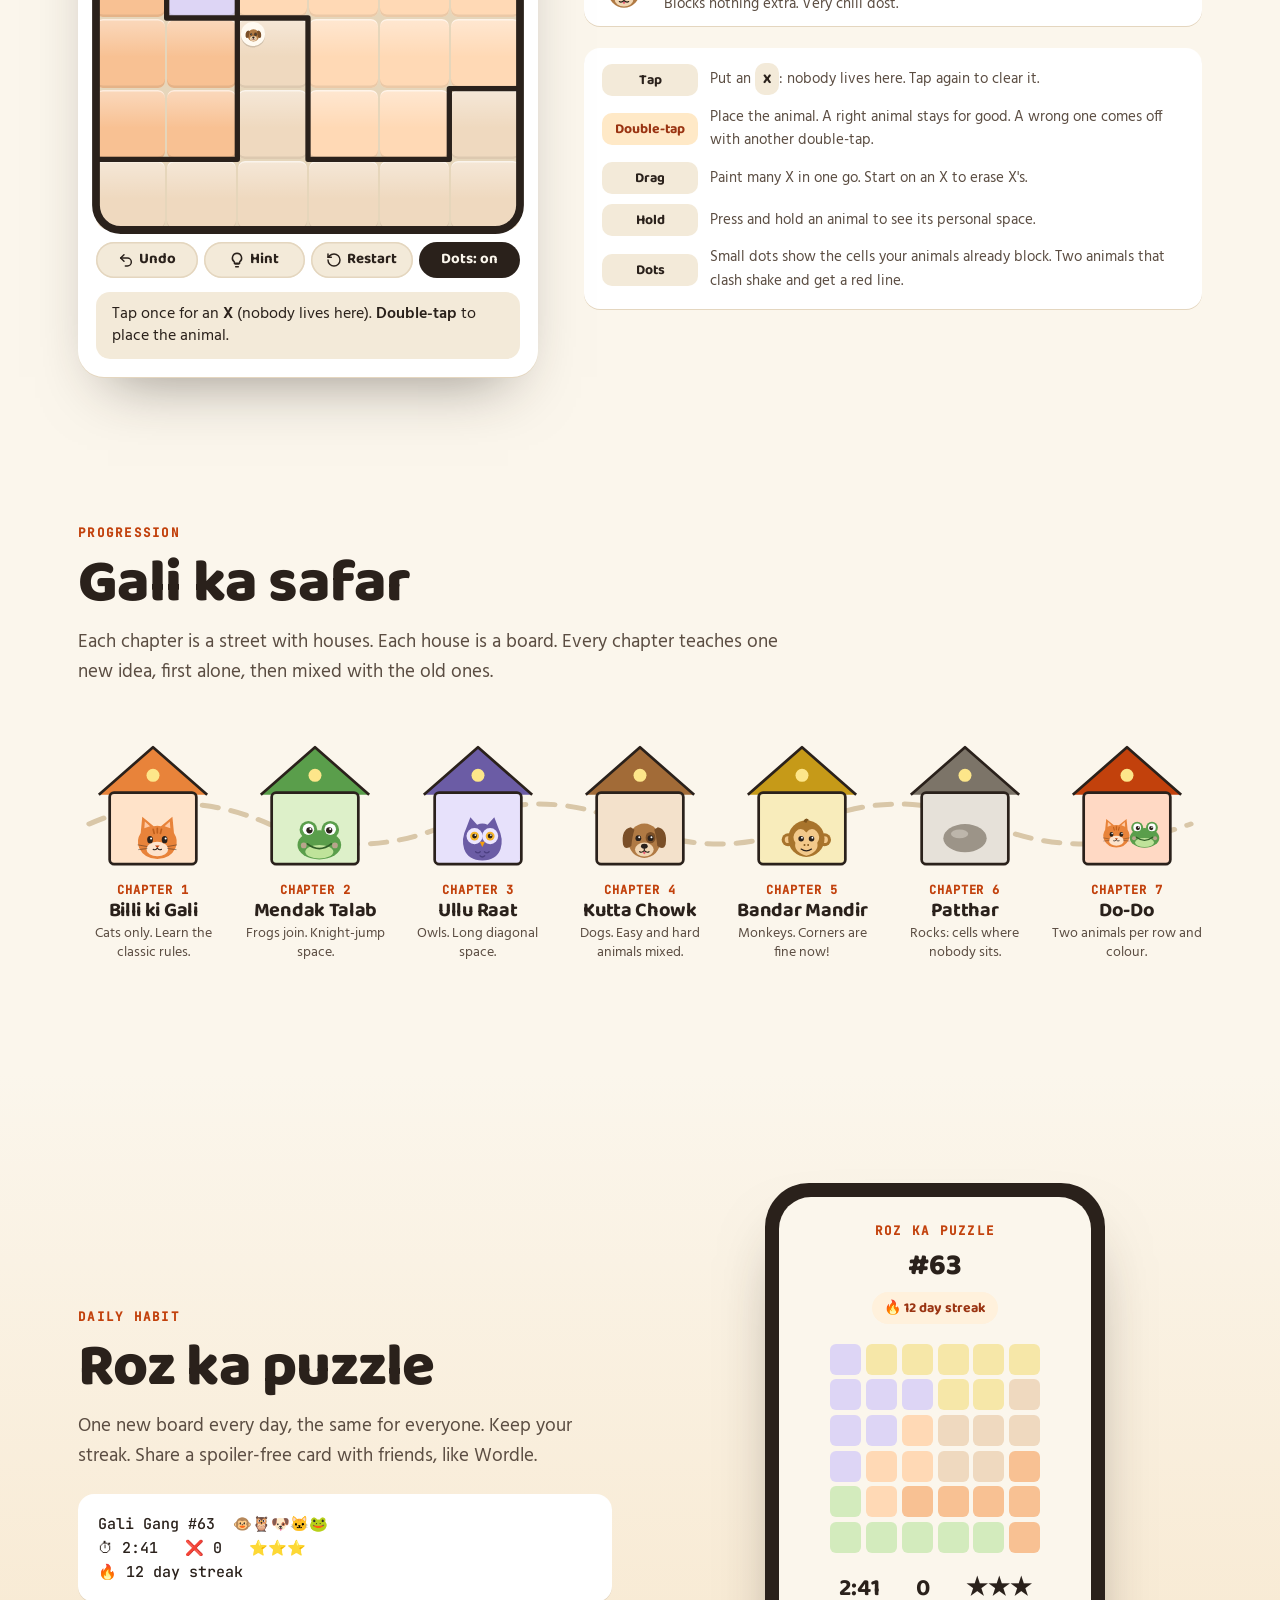
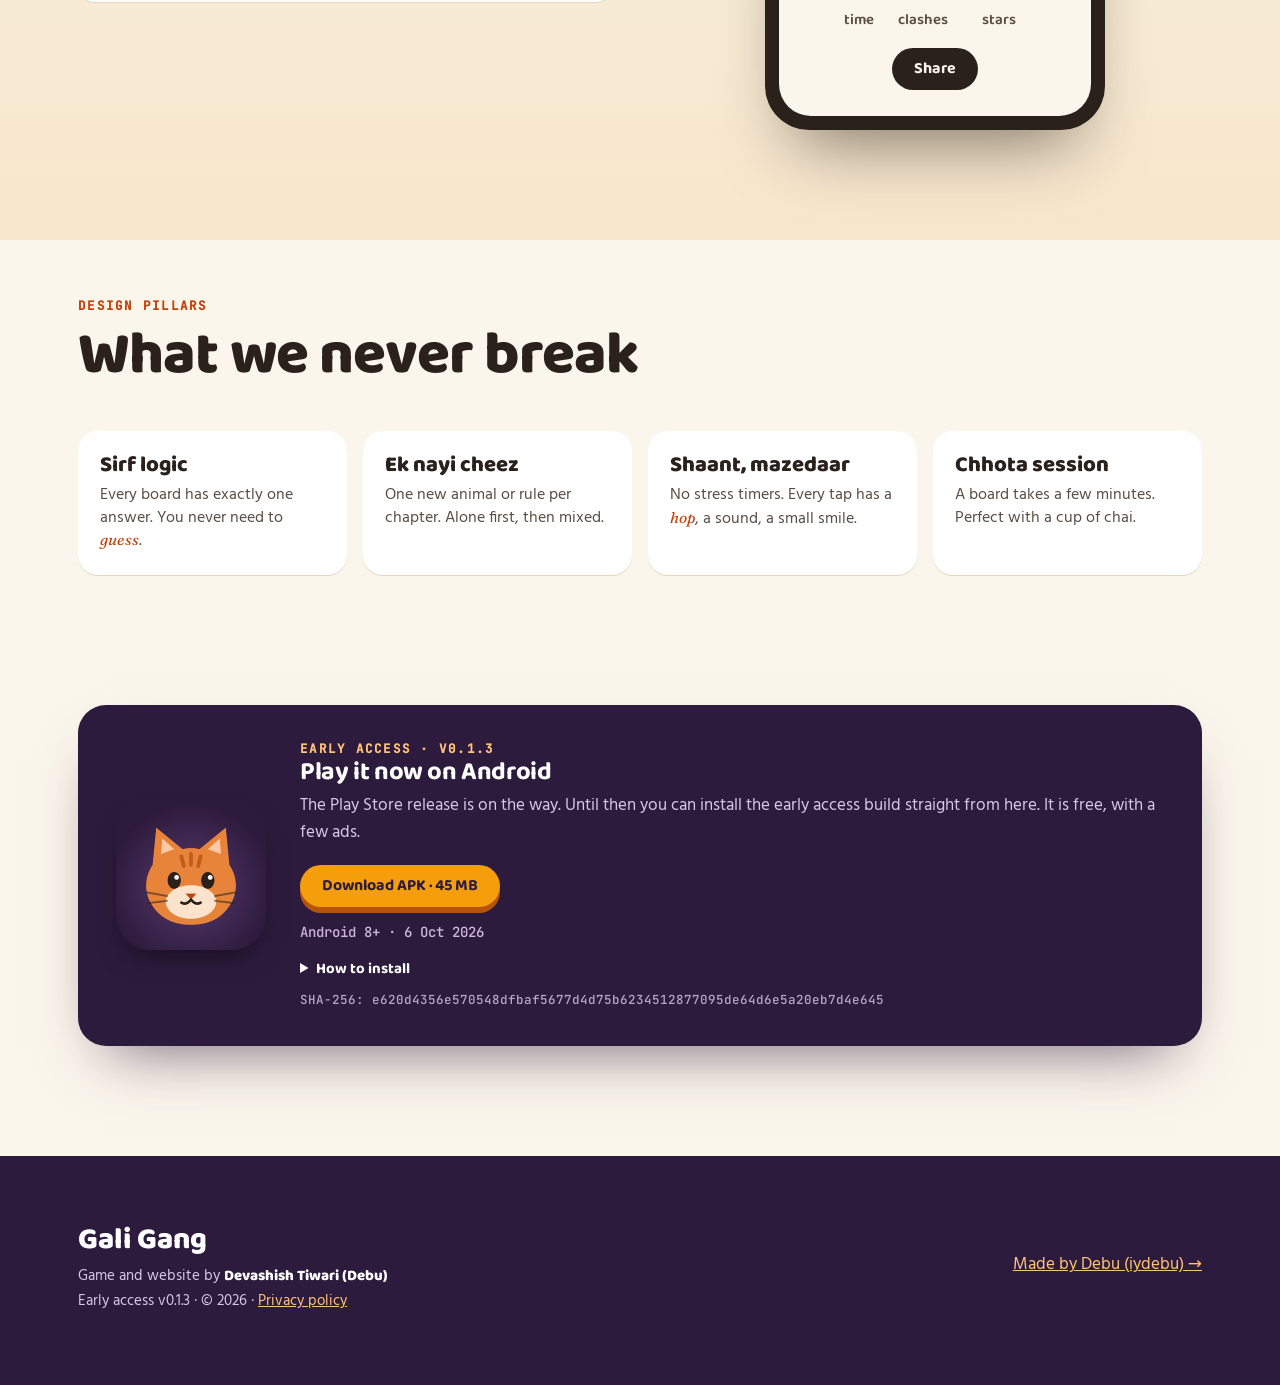
==== commit bc47cfe3: "Early access 0.1.3: tile hint 3-8 X, animal hint reveal, new gali background" ====
--- a/index.html
+++ b/index.html
@@ -567,16 +567,12 @@
   <div class="get reveal">
    <img class="appicon" src="appicon.png" alt="Gali Gang app icon" width="150" height="150">
    <div>
-    <div class="kicker">Early access &middot; v0.1.2</div>
+    <div class="kicker">Early access &middot; v0.1.3</div>
     <h2>Play it now on Android</h2>
     <p>The Play Store release is on the way. Until then you can install the early access build straight from here. It is free, with a few ads.</p>
-    <a class="btn btn-main" href="https://github.com/iydebu/galigang-site/releases/download/v0.1.2/GaliGang-0.1.2.apk" download>Download APK &middot; 44 MB</a>
+    <a class="btn btn-main" href="https://github.com/iydebu/galigang-site/releases/download/v0.1.3/GaliGang-0.1.3.apk" download>Download APK &middot; 45 MB</a>
     <div class="meta">
-     
-     <span class="safe">&#10003; VirusTotal: 0 of 66 scanners flagged it</span>
-     <a href="https://www.virustotal.com/gui/file/1d36f25f01d124dec2da8dc0af8f47562a7ab2a8348823bdebc13dbe243aa5ef" target="_blank" rel="noopener">See the scan report &rarr;</a>
-     
-     <span>Android 8+ &middot; 5 Oct 2026</span>
+     <span>Android 8+ &middot; 6 Oct 2026</span>
     </div>
     <details>
      <summary>How to install</summary>
@@ -586,7 +582,7 @@
       <li>Tap <b>Install</b>, then open Gali Gang. Later you can switch to the Play Store version.</li>
      </ol>
     </details>
-    <div class="sha">SHA-256: 1d36f25f01d124dec2da8dc0af8f47562a7ab2a8348823bdebc13dbe243aa5ef</div>
+    <div class="sha">SHA-256: e620d4356e570548dfbaf5677d4d75b6234512877095de64d6e5a20eb7d4e645</div>
    </div>
   </div>
  </div>
@@ -594,7 +590,7 @@
 
 <footer>
  <div class="wrap">
-  <div class="credit"><b>Gali Gang</b><br>Game and website by <b style="font-size:inherit">Devashish Tiwari (Debu)</b><br>Early access v0.1.2 &middot; &copy; 2026 &middot; <a href="privacy.html">Privacy policy</a></div>
+  <div class="credit"><b>Gali Gang</b><br>Game and website by <b style="font-size:inherit">Devashish Tiwari (Debu)</b><br>Early access v0.1.3 &middot; &copy; 2026 &middot; <a href="privacy.html">Privacy policy</a></div>
   <div><a href="https://iydebu.com" target="_blank" rel="noopener">Made by Debu (iydebu) &rarr;</a></div>
  </div>
 </footer>
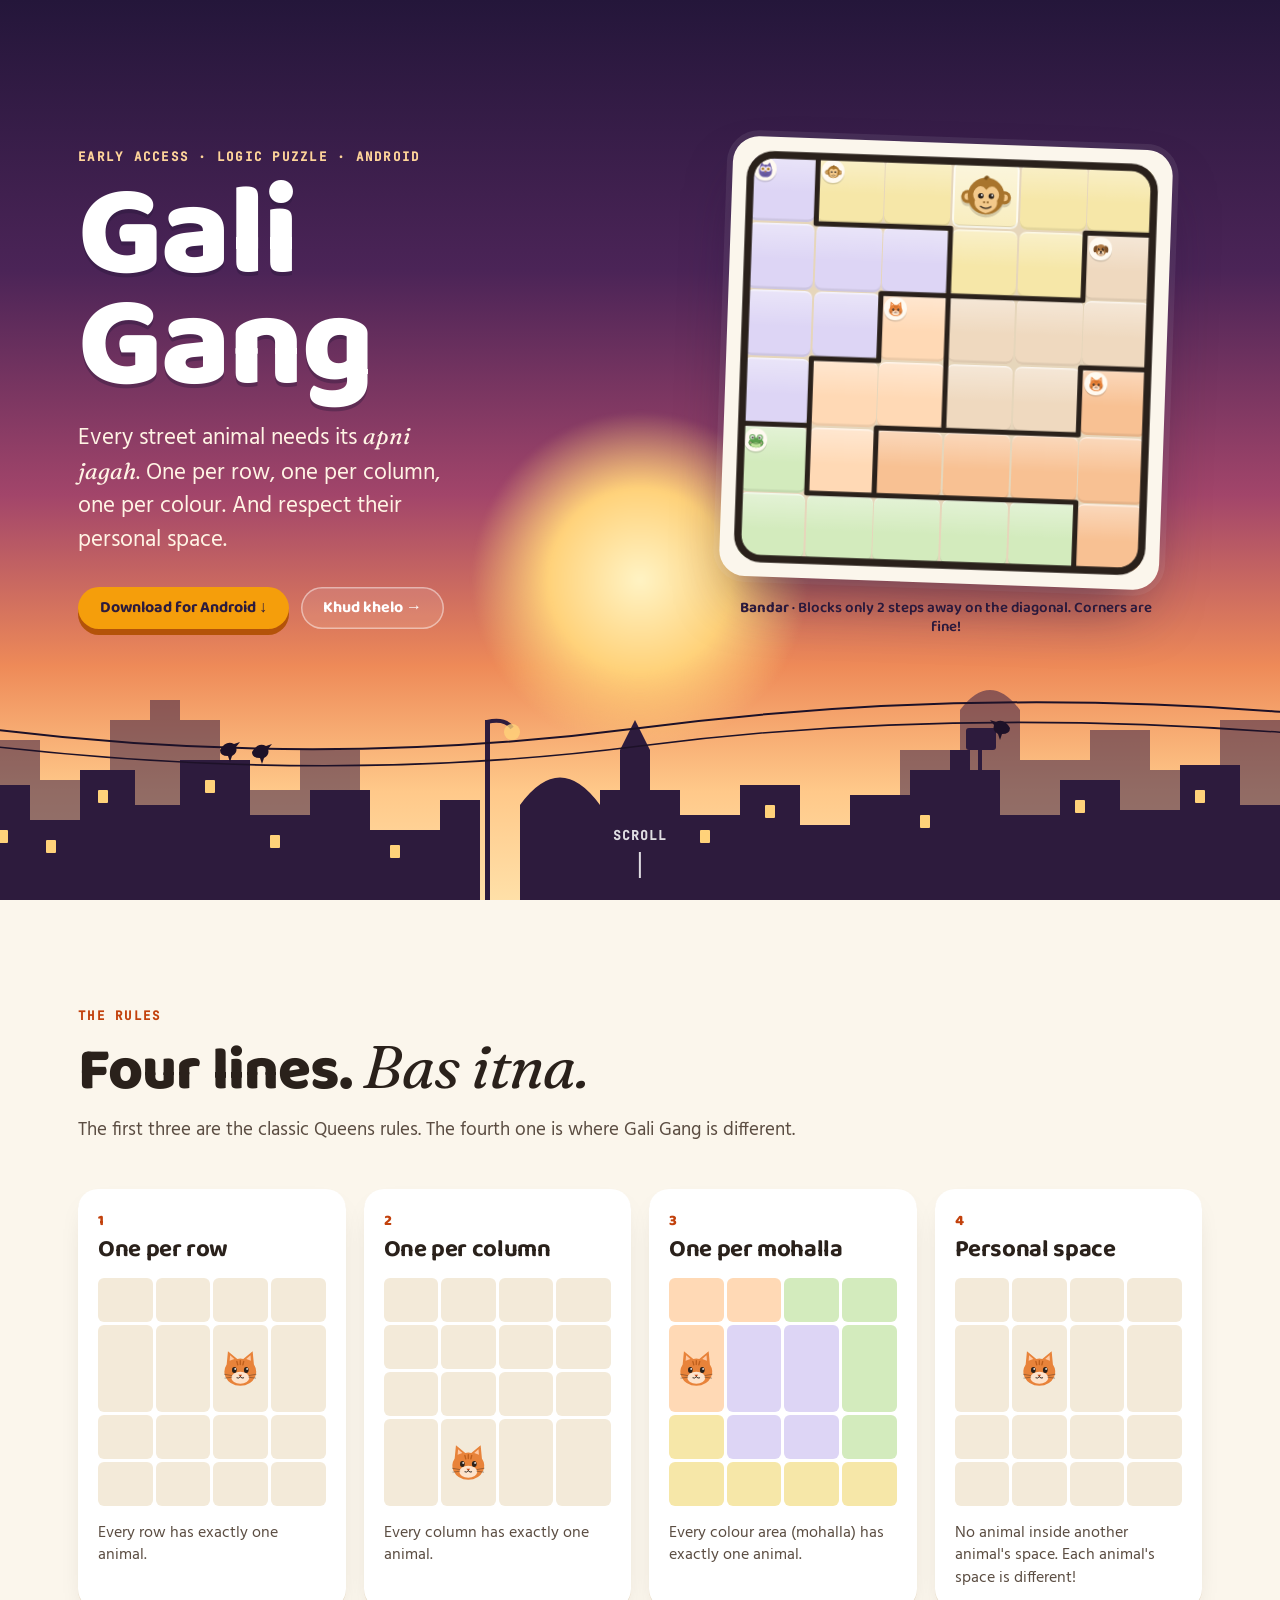
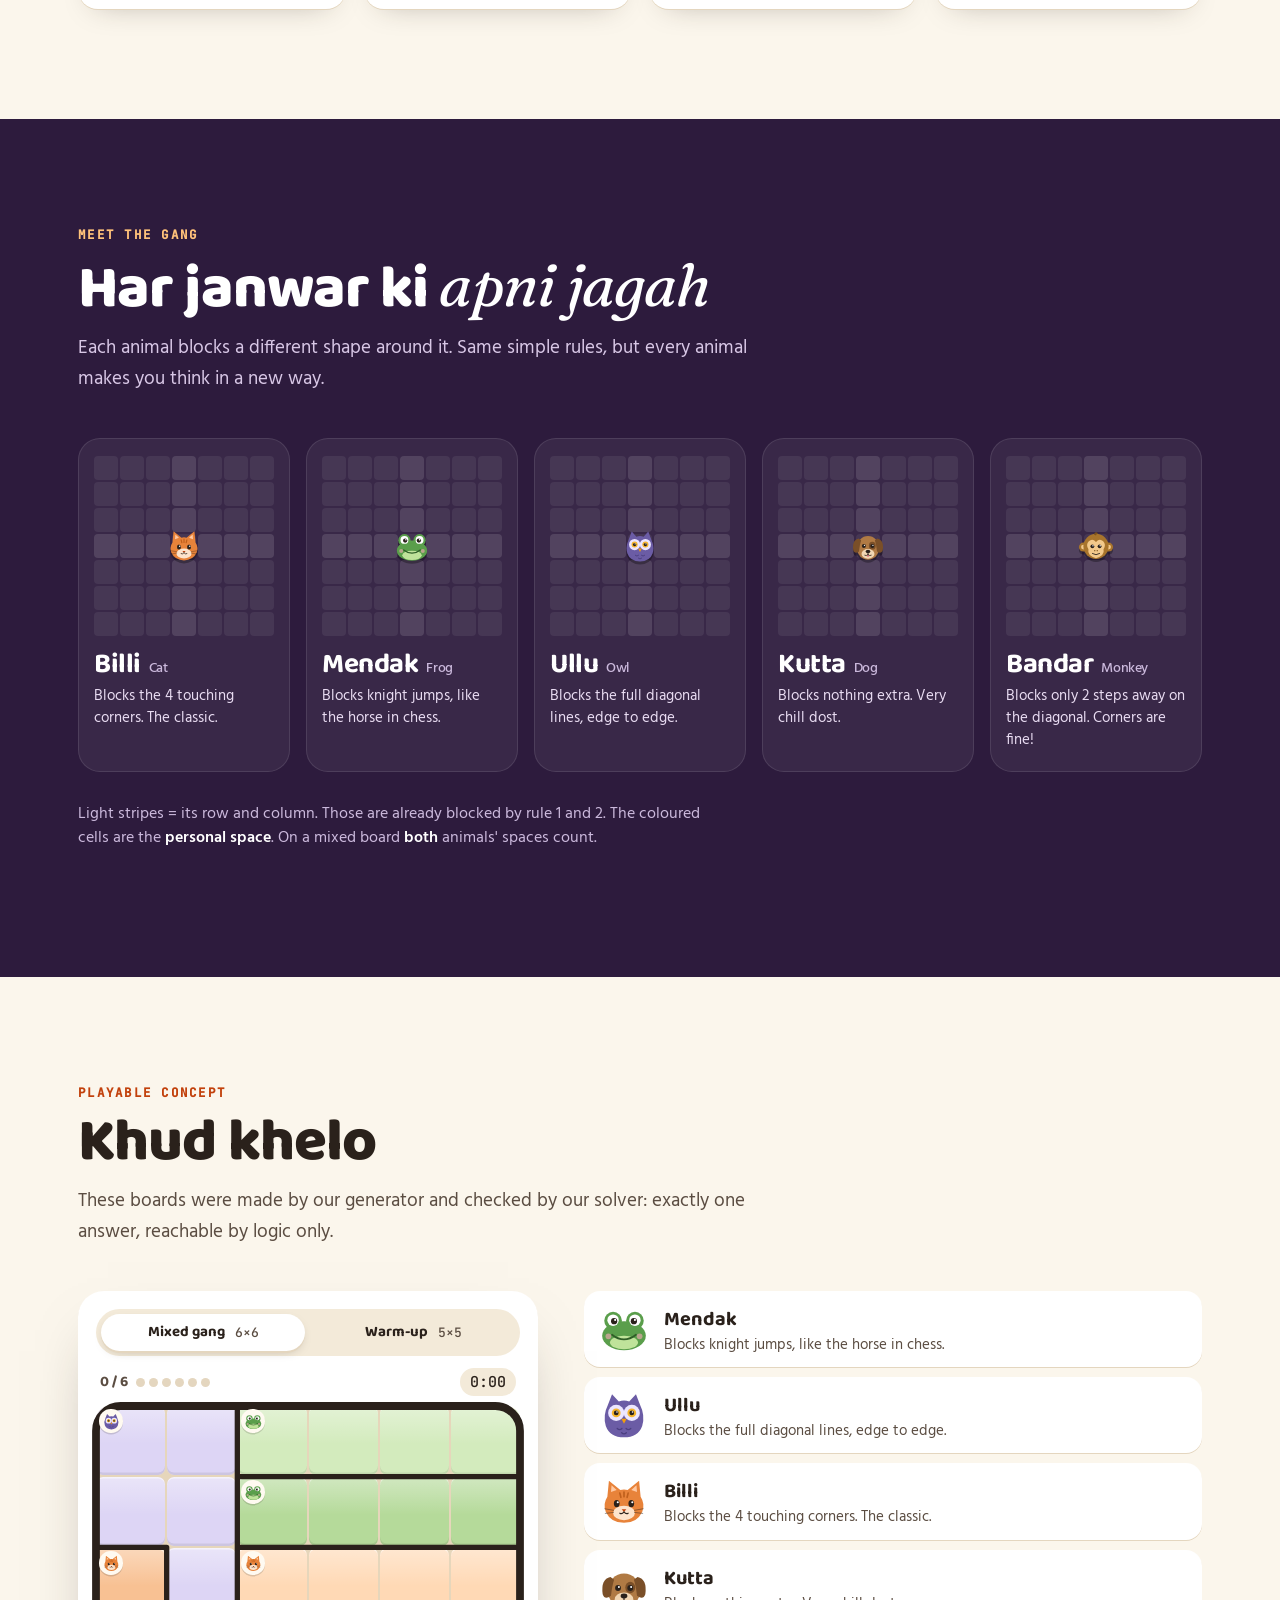
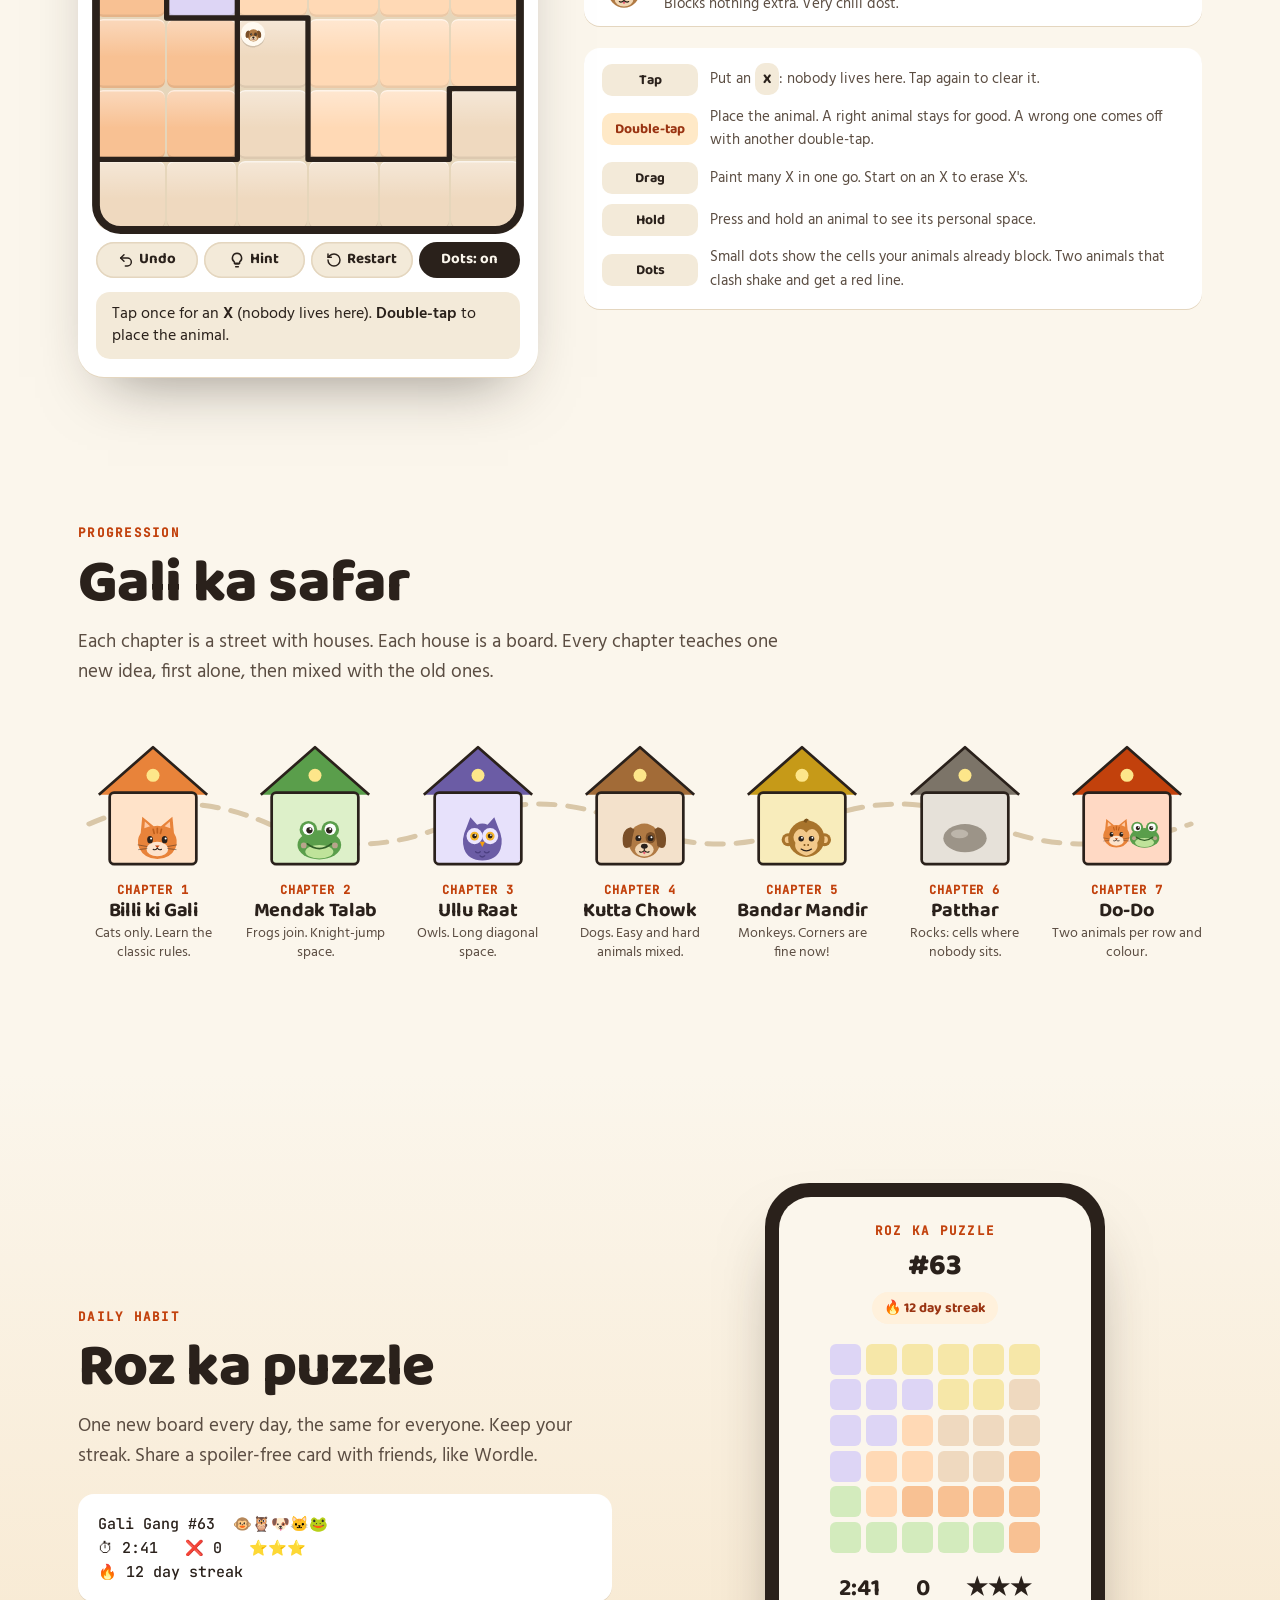
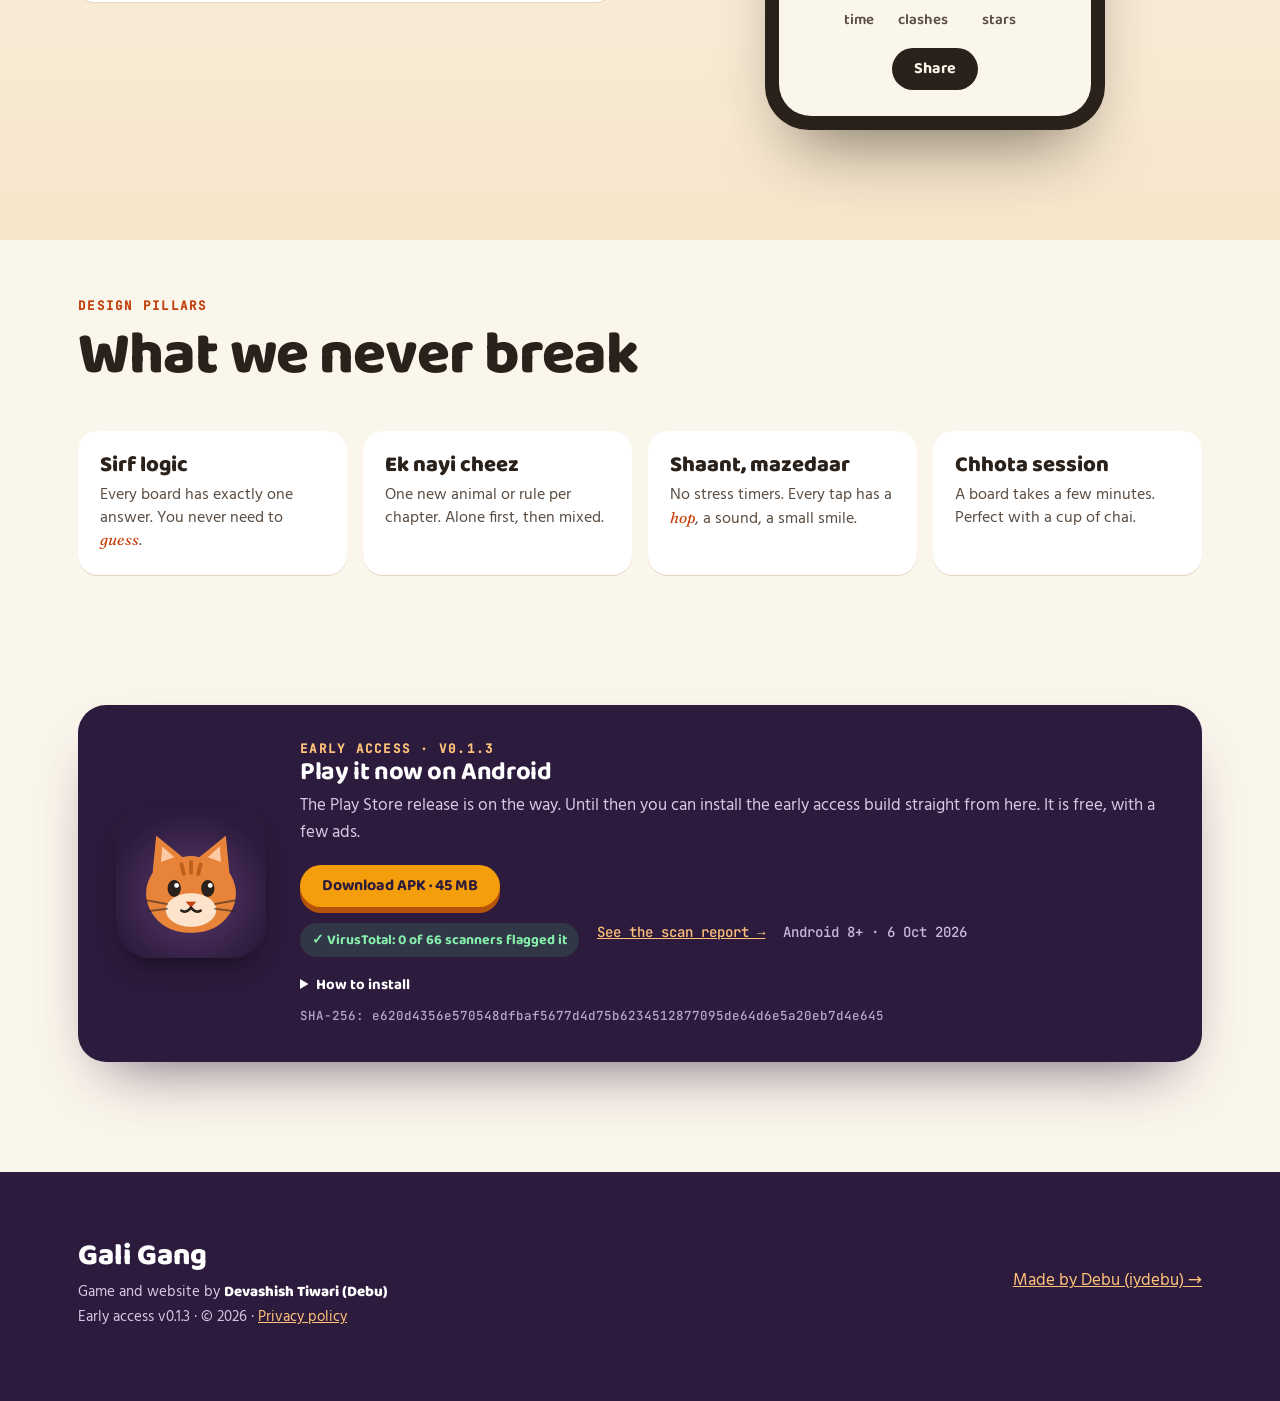
==== commit ce04b93c: "Download box: VirusTotal result for 0.1.3 (0 of 66 scanners)" ====
--- a/index.html
+++ b/index.html
@@ -572,6 +572,10 @@
     <p>The Play Store release is on the way. Until then you can install the early access build straight from here. It is free, with a few ads.</p>
     <a class="btn btn-main" href="https://github.com/iydebu/galigang-site/releases/download/v0.1.3/GaliGang-0.1.3.apk" download>Download APK &middot; 45 MB</a>
     <div class="meta">
+     
+     <span class="safe">&#10003; VirusTotal: 0 of 66 scanners flagged it</span>
+     <a href="https://www.virustotal.com/gui/file/e620d4356e570548dfbaf5677d4d75b6234512877095de64d6e5a20eb7d4e645" target="_blank" rel="noopener">See the scan report &rarr;</a>
+     
      <span>Android 8+ &middot; 6 Oct 2026</span>
     </div>
     <details>
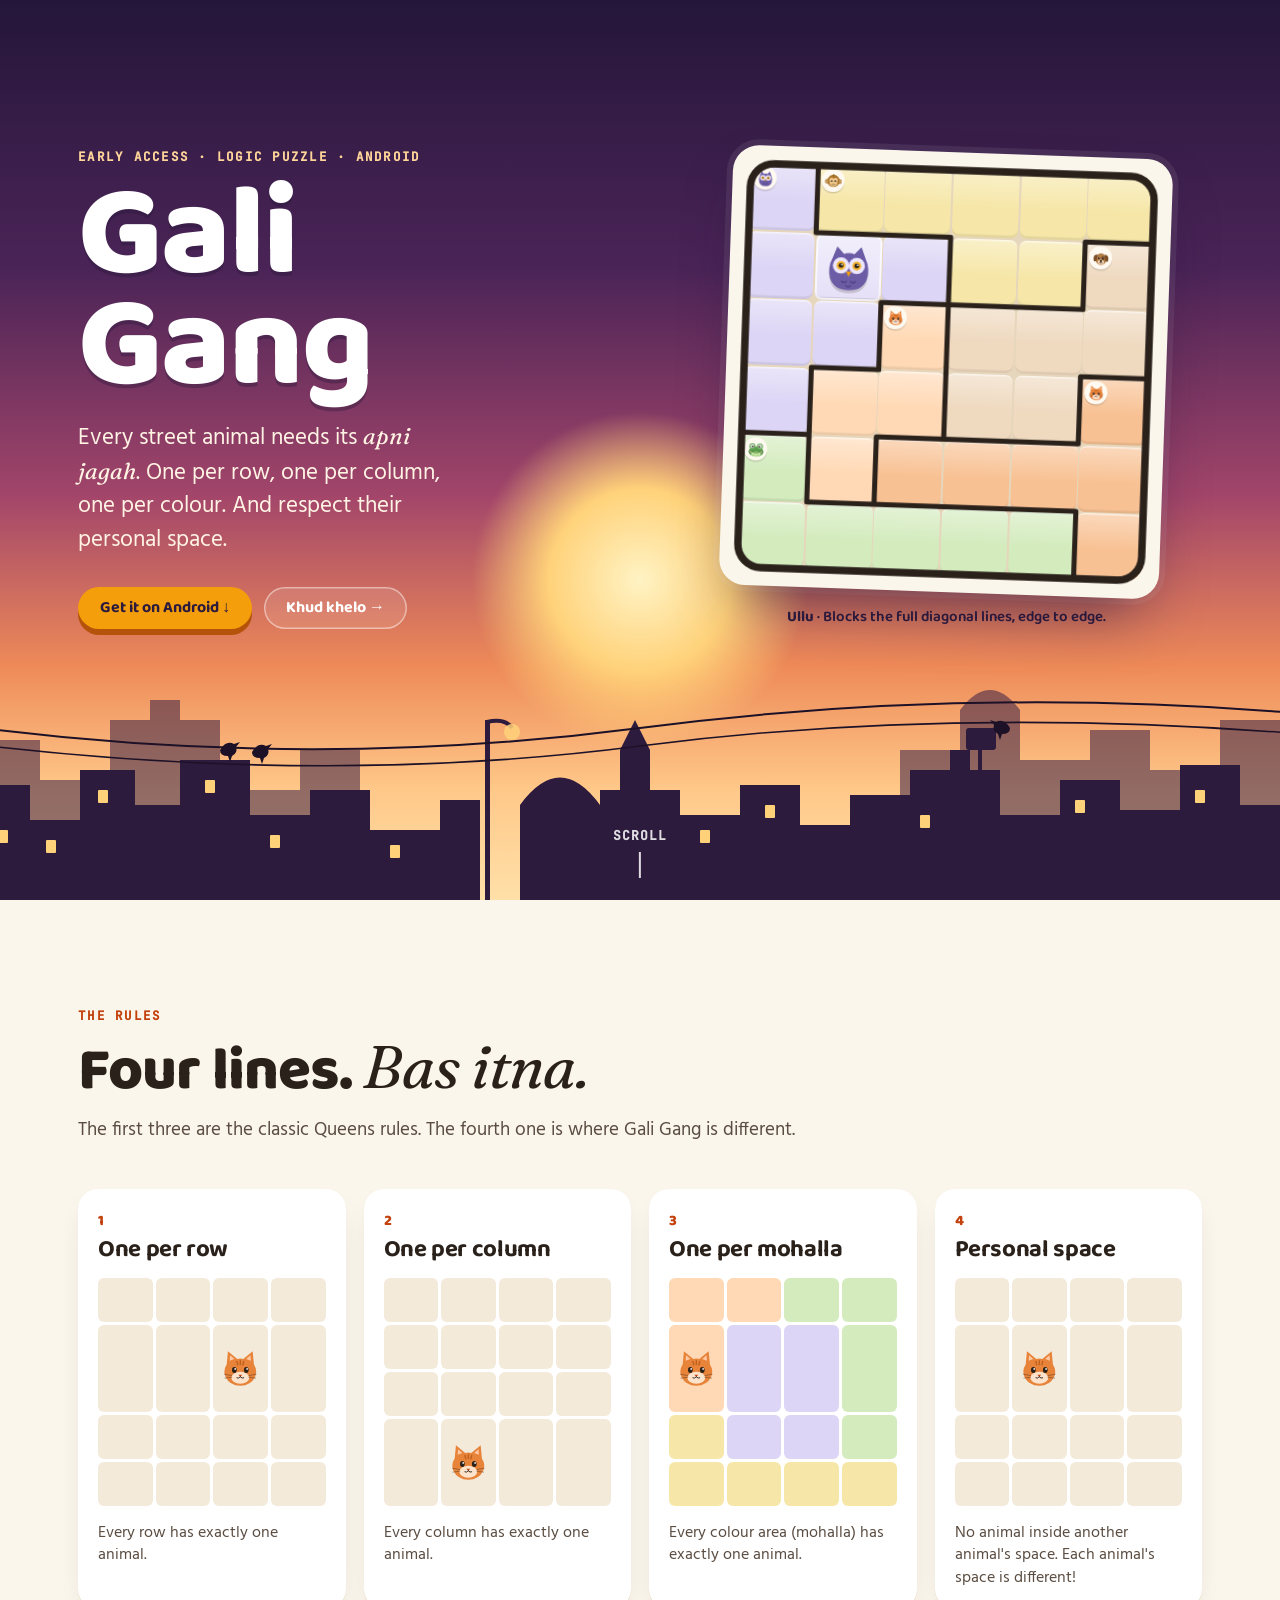
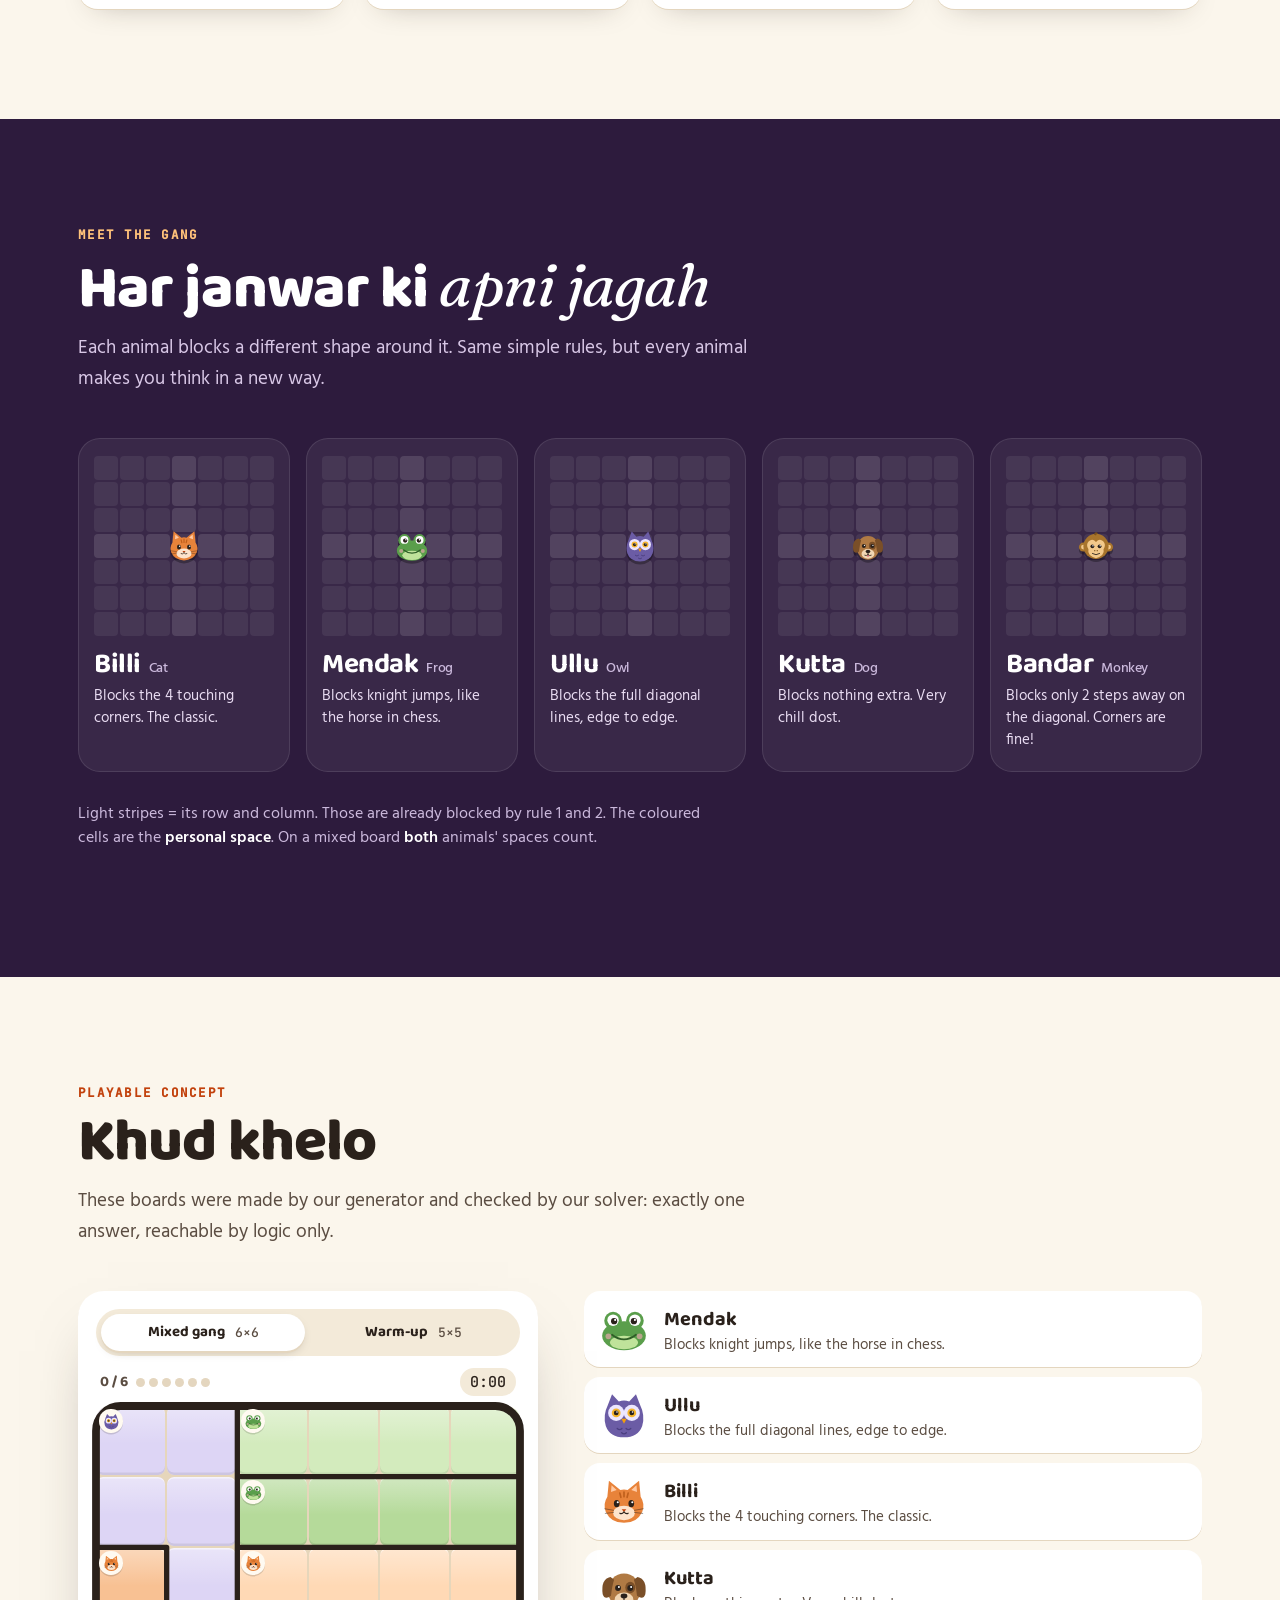
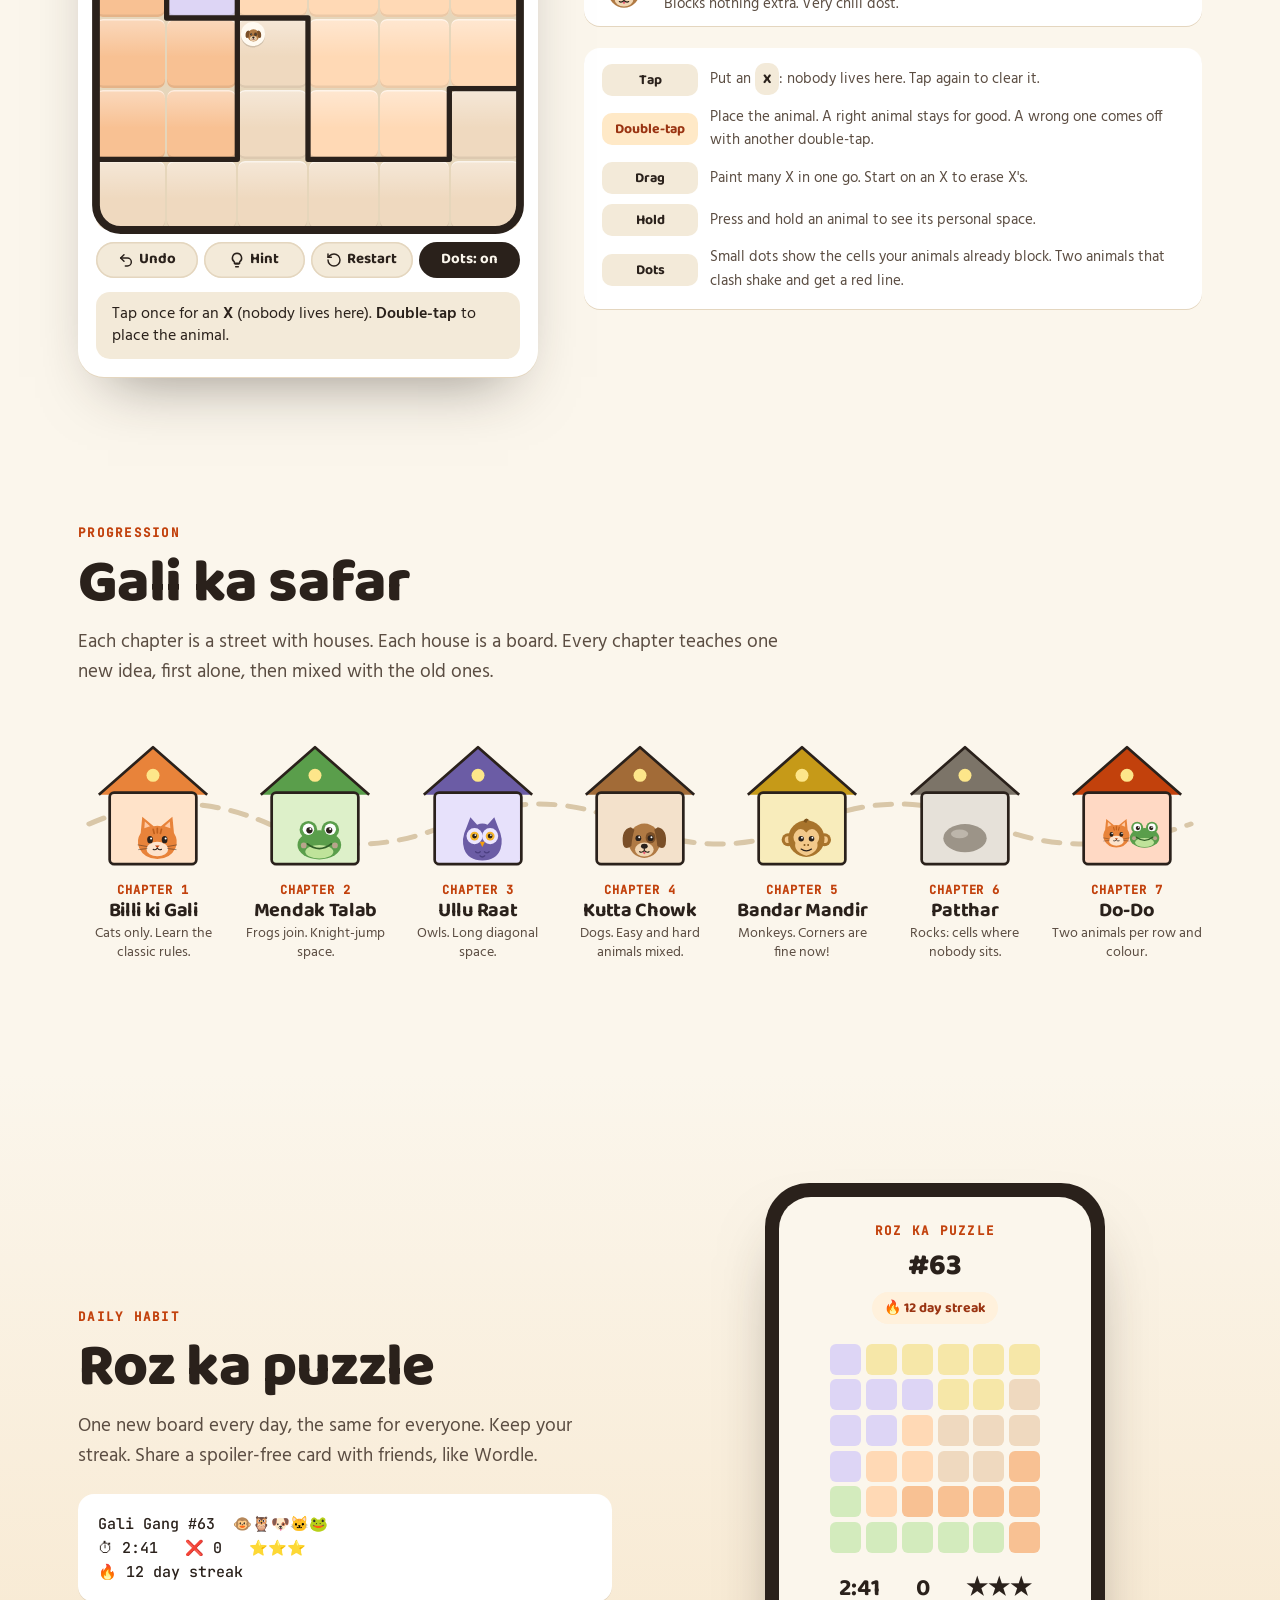
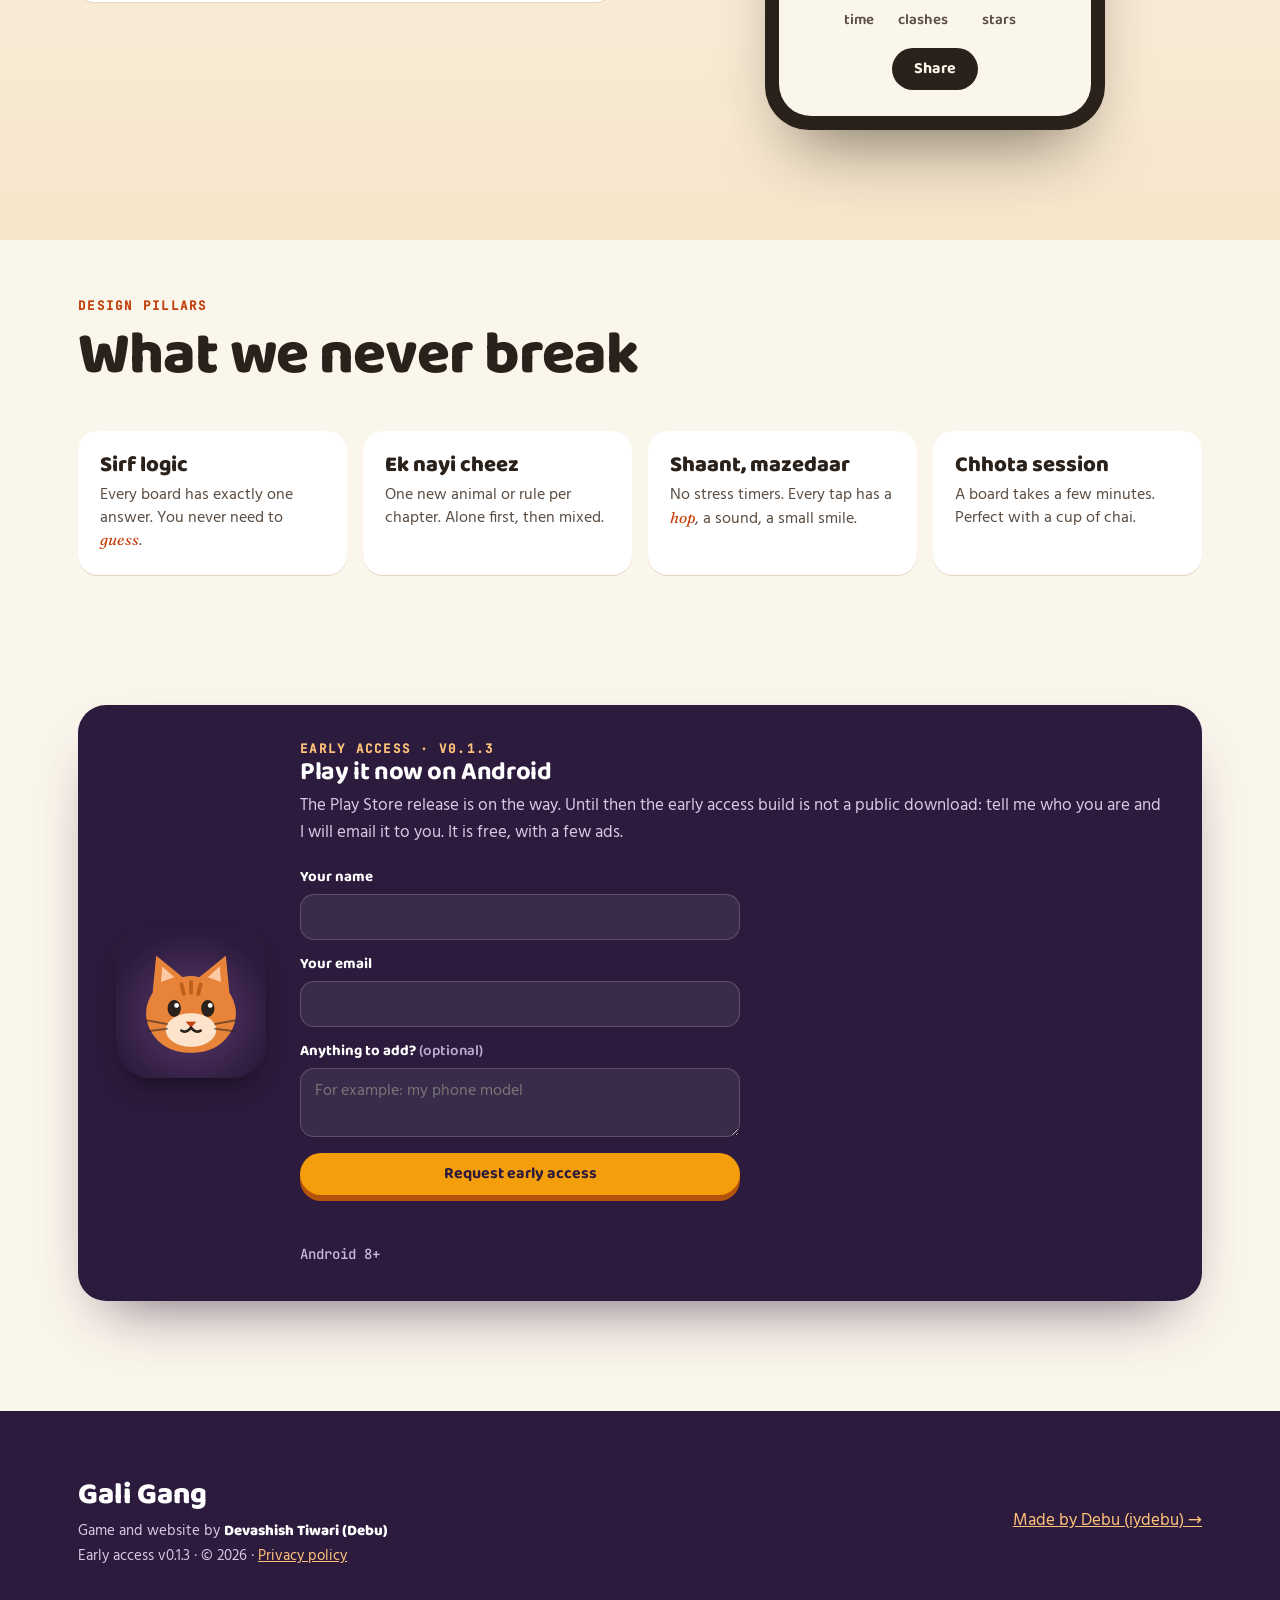
==== commit ce002525: "No public download: #download is now a request form (name, email, note) -> Debu emails the build" ====
--- a/index.html
+++ b/index.html
@@ -12,13 +12,13 @@
 <meta property="og:type" content="website">
 <meta property="og:site_name" content="Gali Gang">
 <meta property="og:title" content="Gali Gang - a street animal logic puzzle">
-<meta property="og:description" content="Gali Gang: a calm logic puzzle on an Indian street. One animal per row, column and colour, and every animal needs its personal space. Early access: download it free for Android.">
+<meta property="og:description" content="Gali Gang: a calm logic puzzle on an Indian street. One animal per row, column and colour, and every animal needs its personal space. Early access for Android: ask for a free copy.">
 <meta property="og:url" content="https://galigang.iydebu.com/">
 <meta property="og:image" content="https://galigang.iydebu.com/og.png">
 <meta property="og:image:width" content="1200"><meta property="og:image:height" content="630">
 <meta name="twitter:card" content="summary_large_image">
 <meta name="twitter:image" content="https://galigang.iydebu.com/og.png">
-<meta name="description" content="Gali Gang: a calm logic puzzle on an Indian street. One animal per row, column and colour, and every animal needs its personal space. Early access: download it free for Android.">
+<meta name="description" content="Gali Gang: a calm logic puzzle on an Indian street. One animal per row, column and colour, and every animal needs its personal space. Early access for Android: ask for a free copy.">
 <link rel="stylesheet" href="fonts/fonts.css">
 <style>
 :root{
@@ -287,8 +287,20 @@
 .get details{margin-top:16px;color:#d8c7e6;font-size:15px}
 .get summary{cursor:pointer;color:#fff;font:700 15px "Baloo 2"}
 .get ol{margin:8px 0 0;padding-left:20px;line-height:1.6}
-.get .sha{word-break:break-all;font:500 12.5px "JetBrains Mono",monospace;color:#b9a5cc;margin-top:10px}
-@media (max-width:700px){.get{grid-template-columns:1fr;text-align:center;padding:28px 22px}.get .appicon{margin:0 auto;width:120px;height:120px}.get .meta{justify-content:center}.get ol{text-align:left}}
+/* request form: no public download, Debu emails the APK (posts to iydebu.com/api/access -> his Discord) */
+.ask{display:grid;gap:12px;max-width:440px}
+.ask label{display:grid;gap:5px;font:700 15px "Baloo 2";color:#fff}
+.ask label i{font-style:normal;font-weight:500;color:#b9a5cc}
+.ask input,.ask textarea{width:100%;box-sizing:border-box;padding:11px 14px;border-radius:14px;border:1.5px solid rgba(255,255,255,.18);background:rgba(255,255,255,.07);color:#fff;font:16px/1.4 "Hind",system-ui,sans-serif;resize:vertical}
+.ask input:focus,.ask textarea:focus{outline:none;border-color:#ffc27a;background:rgba(255,255,255,.11)}
+.ask input[aria-invalid="true"]{border-color:#ff8a7a}
+.ask .btn{justify-content:center;margin-top:4px;border:0;cursor:pointer}
+.ask .btn[disabled]{opacity:.6;pointer-events:none}
+.ask .hp{position:absolute;left:-9999px;width:1px;height:1px;opacity:0}
+.ask-msg{margin:0 !important;min-height:1.4em;font-size:15.5px}
+.ask-msg.ok{color:#86efac !important}.ask-msg.err{color:#ffb3a7 !important}.ask-msg a{color:#ffc27a}
+.ask.sent label,.ask.sent .btn{display:none}
+@media (max-width:700px){.get{grid-template-columns:1fr;text-align:center;padding:28px 22px}.get .appicon{margin:0 auto;width:120px;height:120px}.get .meta{justify-content:center}.ask{text-align:left;margin:0 auto}}
 
 canvas#petals{position:fixed;inset:0;width:100vw;height:100vh;pointer-events:none;z-index:50}
 
@@ -425,7 +437,7 @@
    <h1 id="title" aria-label="Gali Gang"></h1>
    <p class="lead">Every street animal needs its <span class="hi">apni jagah</span>. One per row, one per column, one per colour. And respect their personal space.</p>
    <div class="ctas">
-    <a class="btn btn-main" href="#download">Download for Android &darr;</a>
+    <a class="btn btn-main" href="#download">Get it on Android &darr;</a>
     <a class="btn btn-ghost" href="#play">Khud khelo &rarr;</a>
    </div>
   </div>
@@ -569,24 +581,16 @@
    <div>
     <div class="kicker">Early access &middot; v0.1.3</div>
     <h2>Play it now on Android</h2>
-    <p>The Play Store release is on the way. Until then you can install the early access build straight from here. It is free, with a few ads.</p>
-    <a class="btn btn-main" href="https://github.com/iydebu/galigang-site/releases/download/v0.1.3/GaliGang-0.1.3.apk" download>Download APK &middot; 45 MB</a>
-    <div class="meta">
-     
-     <span class="safe">&#10003; VirusTotal: 0 of 66 scanners flagged it</span>
-     <a href="https://www.virustotal.com/gui/file/e620d4356e570548dfbaf5677d4d75b6234512877095de64d6e5a20eb7d4e645" target="_blank" rel="noopener">See the scan report &rarr;</a>
-     
-     <span>Android 8+ &middot; 6 Oct 2026</span>
-    </div>
-    <details>
-     <summary>How to install</summary>
-     <ol>
-      <li>Tap <b>Download APK</b> and open the file when it finishes.</li>
-      <li>If Android asks, allow <b>Install unknown apps</b> for your browser.</li>
-      <li>Tap <b>Install</b>, then open Gali Gang. Later you can switch to the Play Store version.</li>
-     </ol>
-    </details>
-    <div class="sha">SHA-256: e620d4356e570548dfbaf5677d4d75b6234512877095de64d6e5a20eb7d4e645</div>
+    <p>The Play Store release is on the way. Until then the early access build is not a public download: tell me who you are and I will email it to you. It is free, with a few ads.</p>
+    <form id="ask" class="ask" novalidate>
+     <label>Your name<input name="name" autocomplete="name" maxlength="80" required></label>
+     <label>Your email<input name="email" type="email" autocomplete="email" maxlength="120" required></label>
+     <label><span>Anything to add? <i>(optional)</i></span><textarea name="note" rows="2" maxlength="500" placeholder="For example: my phone model"></textarea></label>
+     <input class="hp" name="bot-field" tabindex="-1" autocomplete="off" aria-hidden="true">
+     <button class="btn btn-main" type="submit">Request early access</button>
+     <p class="ask-msg" role="status" aria-live="polite"></p>
+    </form>
+    <div class="meta"><span>Android 8+</span></div>
    </div>
   </div>
  </div>
@@ -1076,6 +1080,31 @@
   const io = new IntersectionObserver(es => es.forEach(e => { if (e.isIntersecting){ e.target.classList.add("on"); io.unobserve(e.target); } }), {threshold:.12, rootMargin:"0px 0px -6% 0px"});
   document.querySelectorAll(".reveal").forEach(el => io.observe(el));
 })();
+
+/* request early access: the APK is not public; the request goes to Debu (iydebu.com function -> Discord), he emails it */
+(()=>{
+  const f=document.getElementById('ask'); if(!f) return;
+  const API=/^(127\.0\.0\.1|localhost)$/.test(location.hostname)?'http://127.0.0.1:8092/api/access':'https://iydebu.com/api/access';
+  const MAIL='iydebu.io@gmail.com', btn=f.querySelector('button'), msg=f.querySelector('.ask-msg');
+  const v=n=>f.elements[n].value.trim(), say=(t,c)=>{msg.className='ask-msg '+(c||'');msg.innerHTML=t;};
+  f.addEventListener('submit',async e=>{
+    e.preventDefault();
+    const badMail=!/^[^\s@]+@[^\s@]+\.[a-z]{2,}$/i.test(v('email'));
+    f.elements.name.setAttribute('aria-invalid',!v('name')); f.elements.email.setAttribute('aria-invalid',badMail);
+    if(!v('name')){say('Please write your name.','err');return f.elements.name.focus();}
+    if(badMail){say('Please check your email address.','err');return f.elements.email.focus();}
+    btn.disabled=true; say('Sending...');
+    try{
+      const r=await fetch(API,{method:'POST',headers:{'content-type':'text/plain'},body:JSON.stringify({game:'galigang',
+        name:v('name'),email:v('email'),note:v('note'),device:/Android/i.test(navigator.userAgent)?'Android':(navigator.platform||''),'bot-field':v('bot-field')})});
+      if(!r.ok) throw 0;
+      f.classList.add('sent'); say('Thank you. I will email the APK to <b>'+v('email').replace(/[<>&"]/g,'')+'</b> soon. Check your spam folder too.','ok');
+    }catch{
+      btn.disabled=false;
+      say('Could not send right now. Please email me at <a href="mailto:'+MAIL+'?subject=Gali%20Gang%20early%20access">'+MAIL+'</a>.','err');
+    }
+  });
+})();
 </script>
 </body>
 </html>
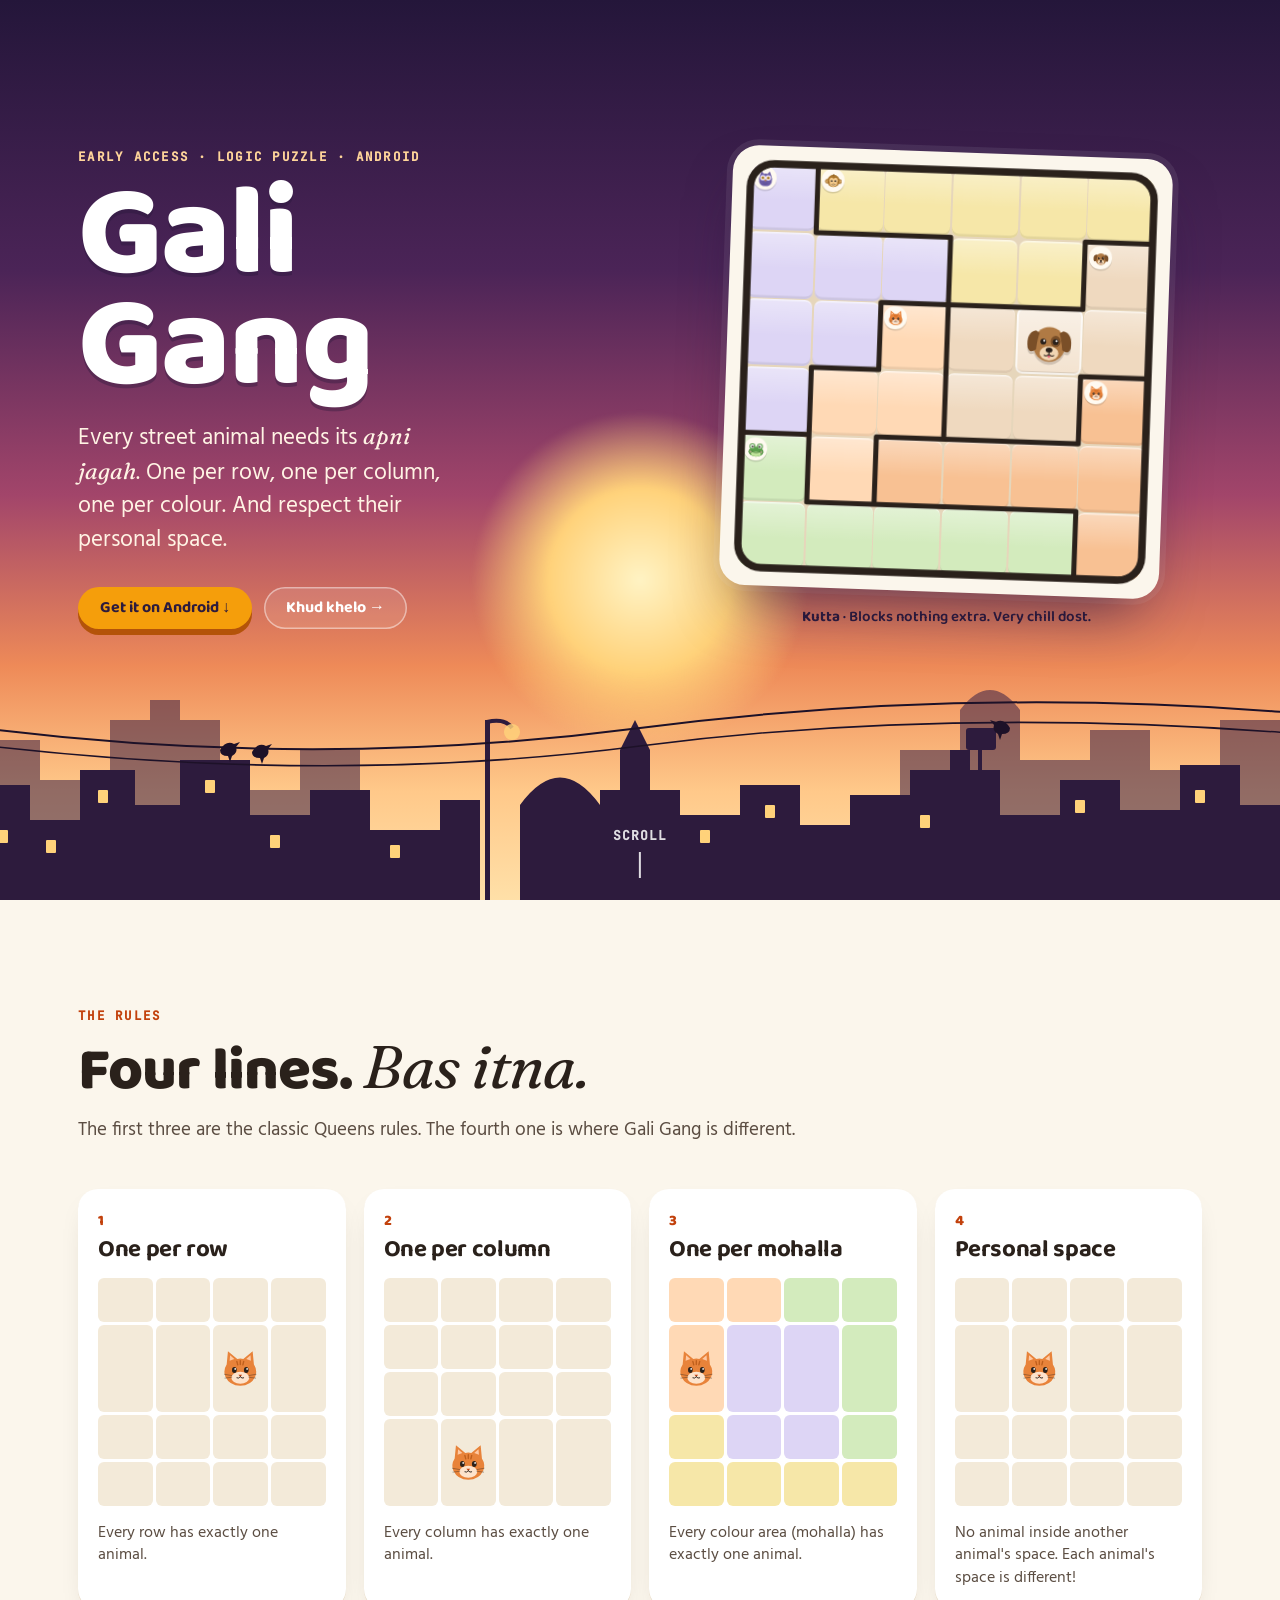
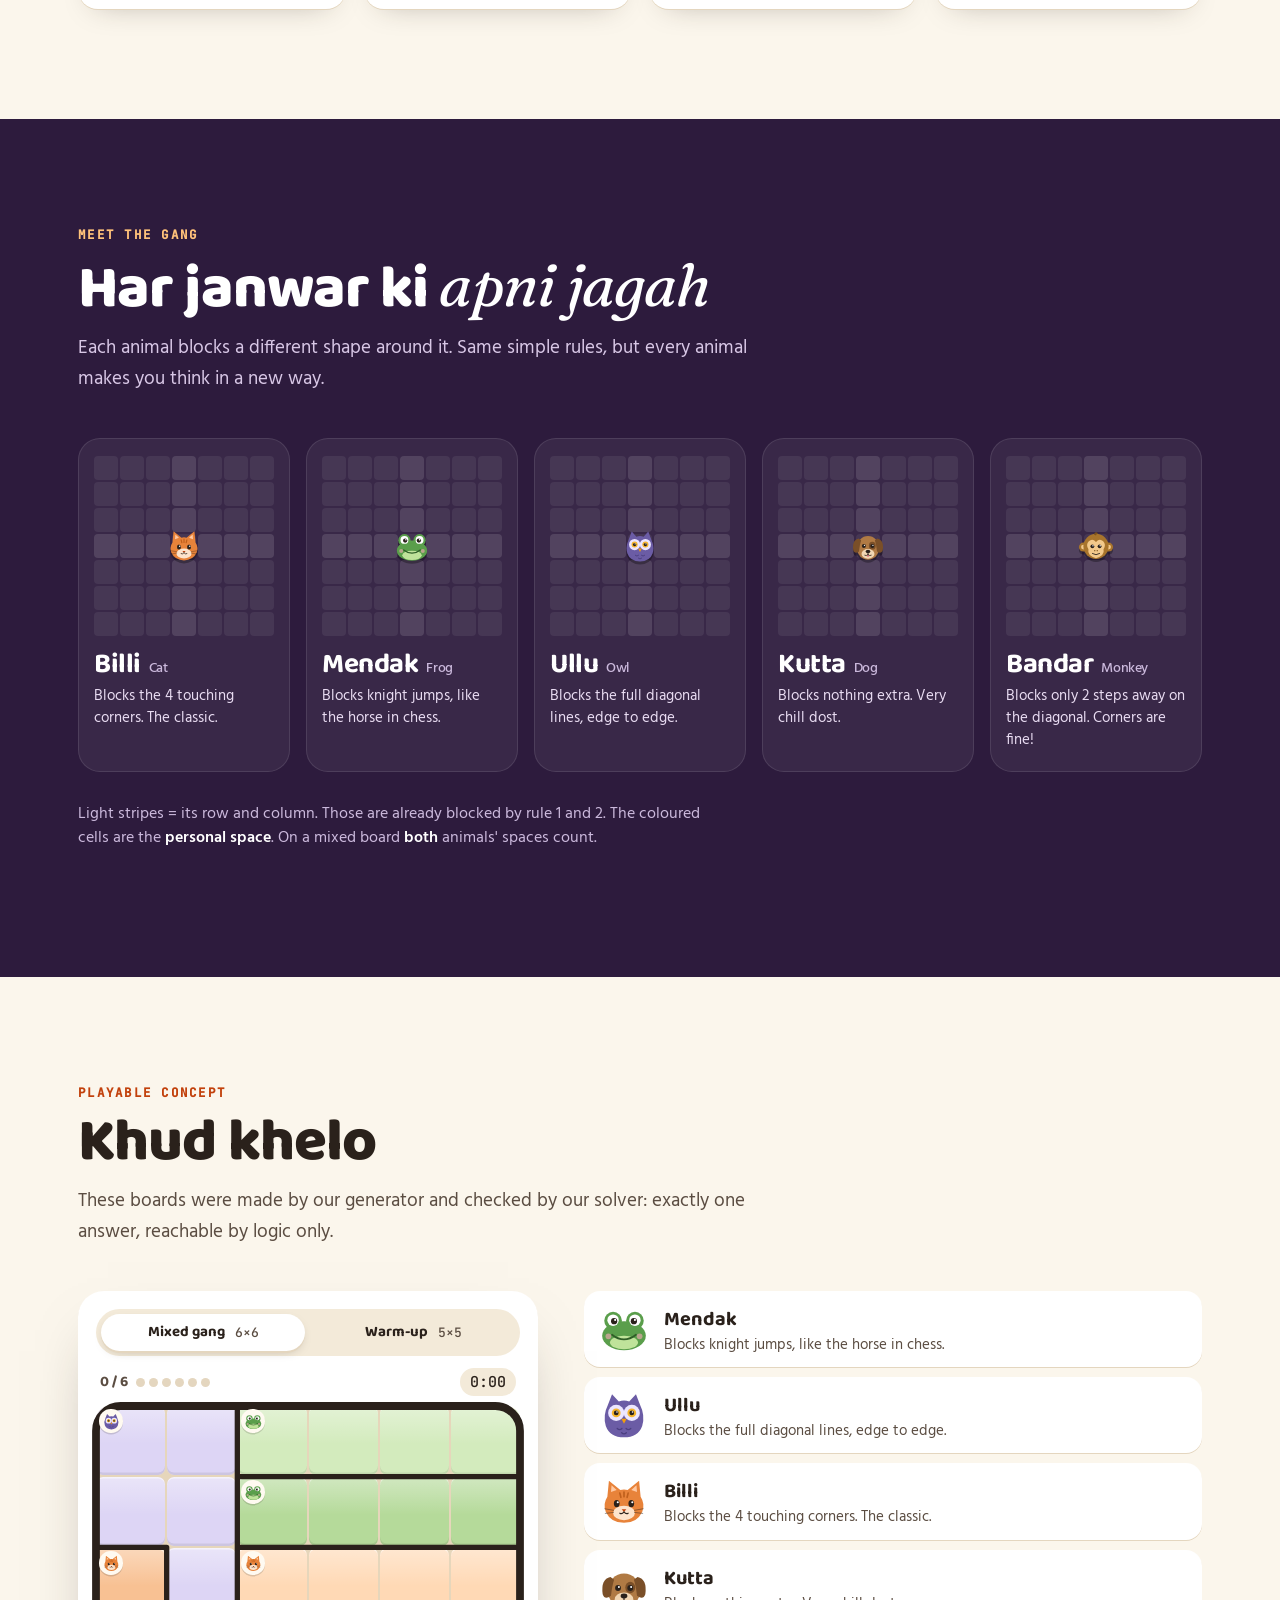
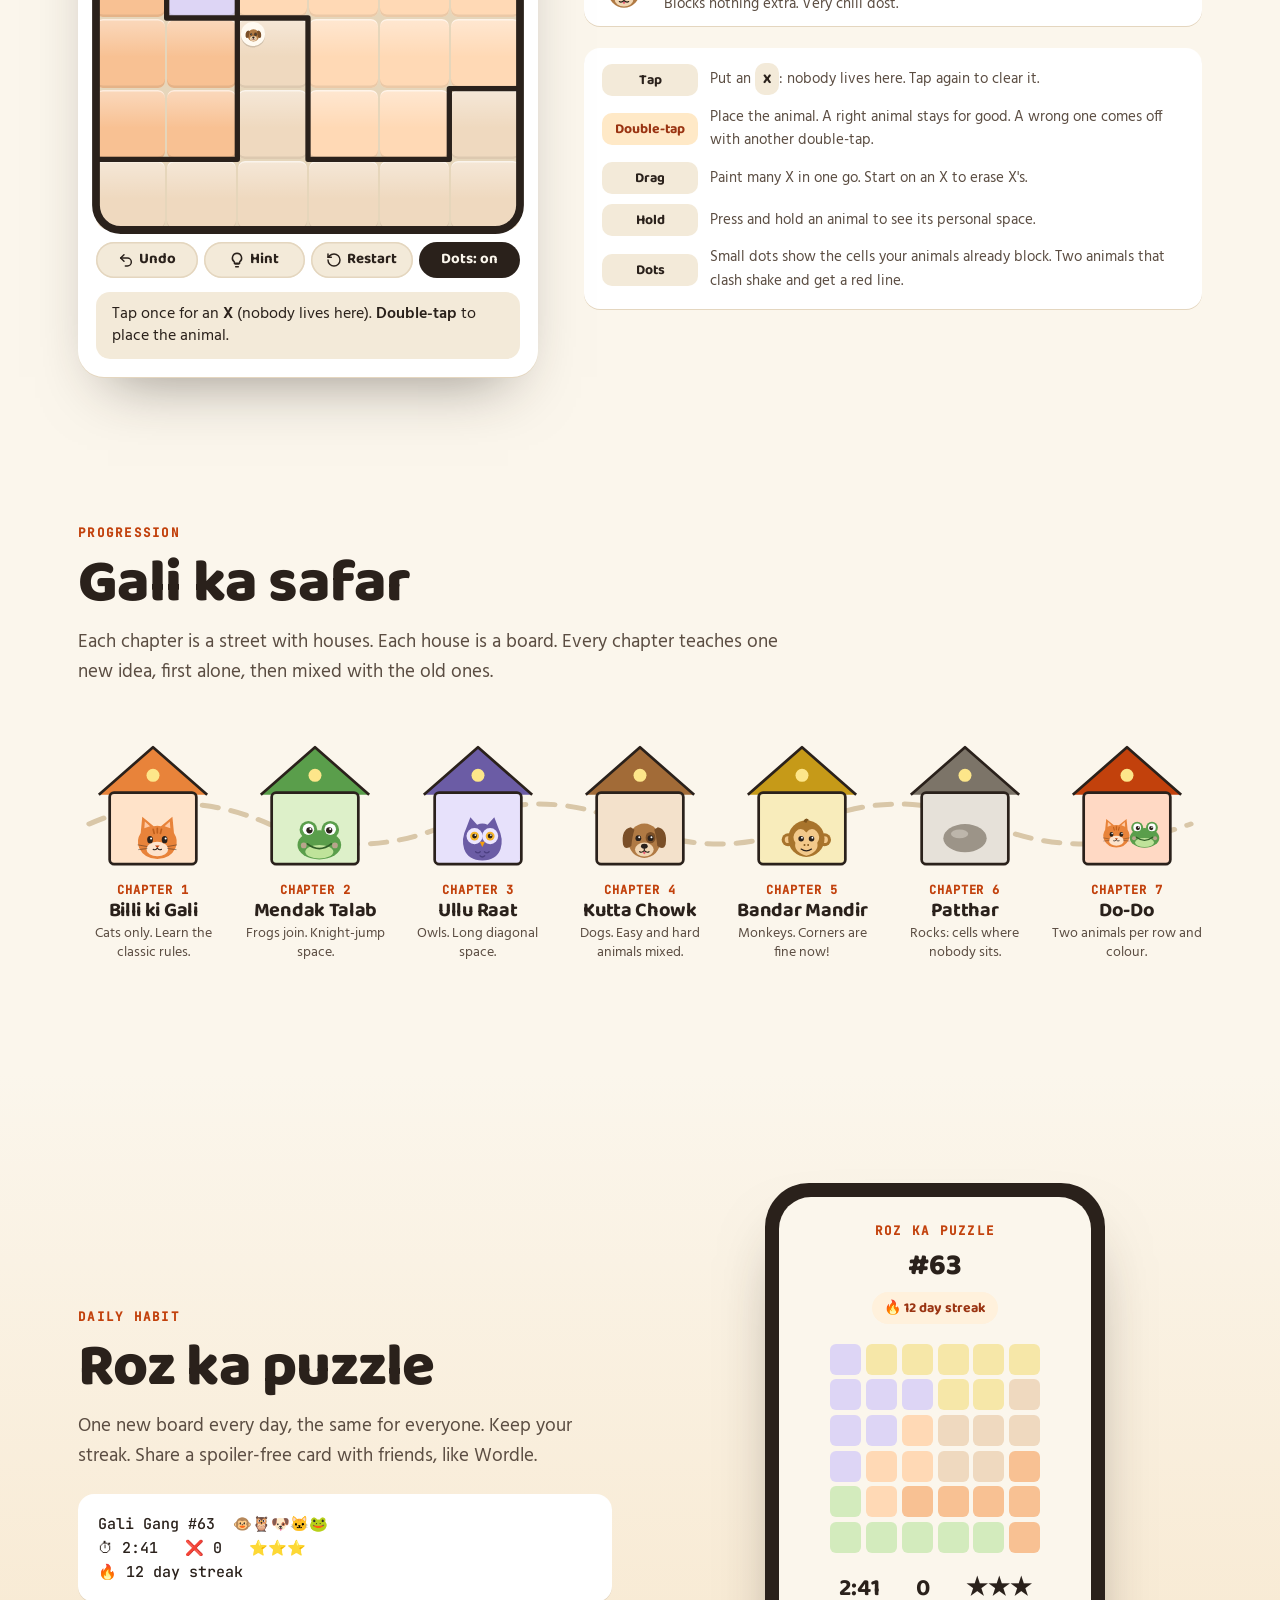
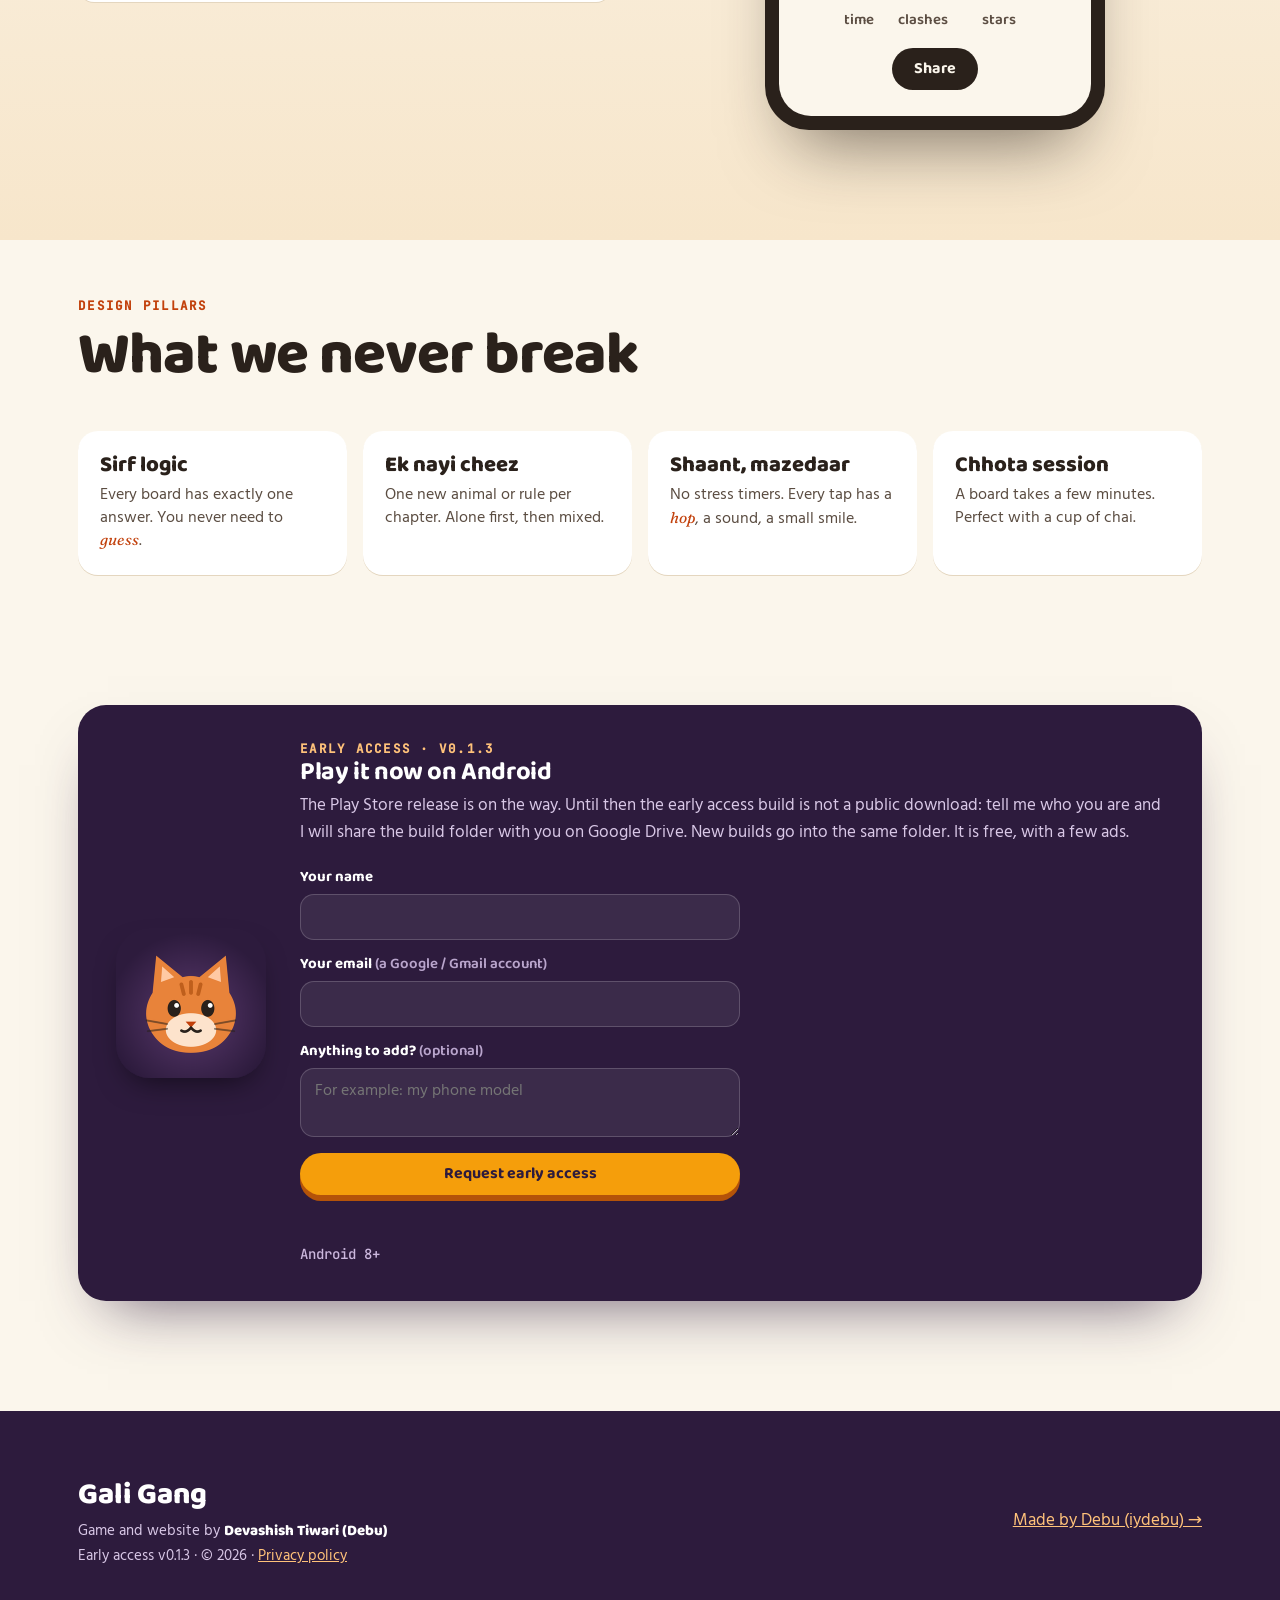
==== commit 1cdd9d60: "Request form: builds are shared via a private Google Drive folder (ask with a Google account)" ====
--- a/index.html
+++ b/index.html
@@ -287,7 +287,7 @@
 .get details{margin-top:16px;color:#d8c7e6;font-size:15px}
 .get summary{cursor:pointer;color:#fff;font:700 15px "Baloo 2"}
 .get ol{margin:8px 0 0;padding-left:20px;line-height:1.6}
-/* request form: no public download, Debu emails the APK (posts to iydebu.com/api/access -> his Discord) */
+/* request form: no public download, Debu shares the Drive folder (posts to iydebu.com/api/access -> his Discord) */
 .ask{display:grid;gap:12px;max-width:440px}
 .ask label{display:grid;gap:5px;font:700 15px "Baloo 2";color:#fff}
 .ask label i{font-style:normal;font-weight:500;color:#b9a5cc}
@@ -581,10 +581,10 @@
    <div>
     <div class="kicker">Early access &middot; v0.1.3</div>
     <h2>Play it now on Android</h2>
-    <p>The Play Store release is on the way. Until then the early access build is not a public download: tell me who you are and I will email it to you. It is free, with a few ads.</p>
+    <p>The Play Store release is on the way. Until then the early access build is not a public download: tell me who you are and I will share the build folder with you on Google Drive. New builds go into the same folder. It is free, with a few ads.</p>
     <form id="ask" class="ask" novalidate>
      <label>Your name<input name="name" autocomplete="name" maxlength="80" required></label>
-     <label>Your email<input name="email" type="email" autocomplete="email" maxlength="120" required></label>
+     <label><span>Your email <i>(a Google / Gmail account)</i></span><input name="email" type="email" autocomplete="email" maxlength="120" required></label>
      <label><span>Anything to add? <i>(optional)</i></span><textarea name="note" rows="2" maxlength="500" placeholder="For example: my phone model"></textarea></label>
      <input class="hp" name="bot-field" tabindex="-1" autocomplete="off" aria-hidden="true">
      <button class="btn btn-main" type="submit">Request early access</button>
@@ -1081,7 +1081,7 @@
   document.querySelectorAll(".reveal").forEach(el => io.observe(el));
 })();
 
-/* request early access: the APK is not public; the request goes to Debu (iydebu.com function -> Discord), he emails it */
+/* request early access: the APK is not public; the request goes to Debu (iydebu.com function -> Discord), he shares the Google Drive build folder */
 (()=>{
   const f=document.getElementById('ask'); if(!f) return;
   const API=/^(127\.0\.0\.1|localhost)$/.test(location.hostname)?'http://127.0.0.1:8092/api/access':'https://iydebu.com/api/access';
@@ -1098,7 +1098,7 @@
       const r=await fetch(API,{method:'POST',headers:{'content-type':'text/plain'},body:JSON.stringify({game:'galigang',
         name:v('name'),email:v('email'),note:v('note'),device:/Android/i.test(navigator.userAgent)?'Android':(navigator.platform||''),'bot-field':v('bot-field')})});
       if(!r.ok) throw 0;
-      f.classList.add('sent'); say('Thank you. I will email the APK to <b>'+v('email').replace(/[<>&"]/g,'')+'</b> soon. Check your spam folder too.','ok');
+      f.classList.add('sent'); say('Thank you. I will share the build folder on Google Drive with <b>'+v('email').replace(/[<>&"]/g,'')+'</b> soon. Google will email you the link.','ok');
     }catch{
       btn.disabled=false;
       say('Could not send right now. Please email me at <a href="mailto:'+MAIL+'?subject=Gali%20Gang%20early%20access">'+MAIL+'</a>.','err');
